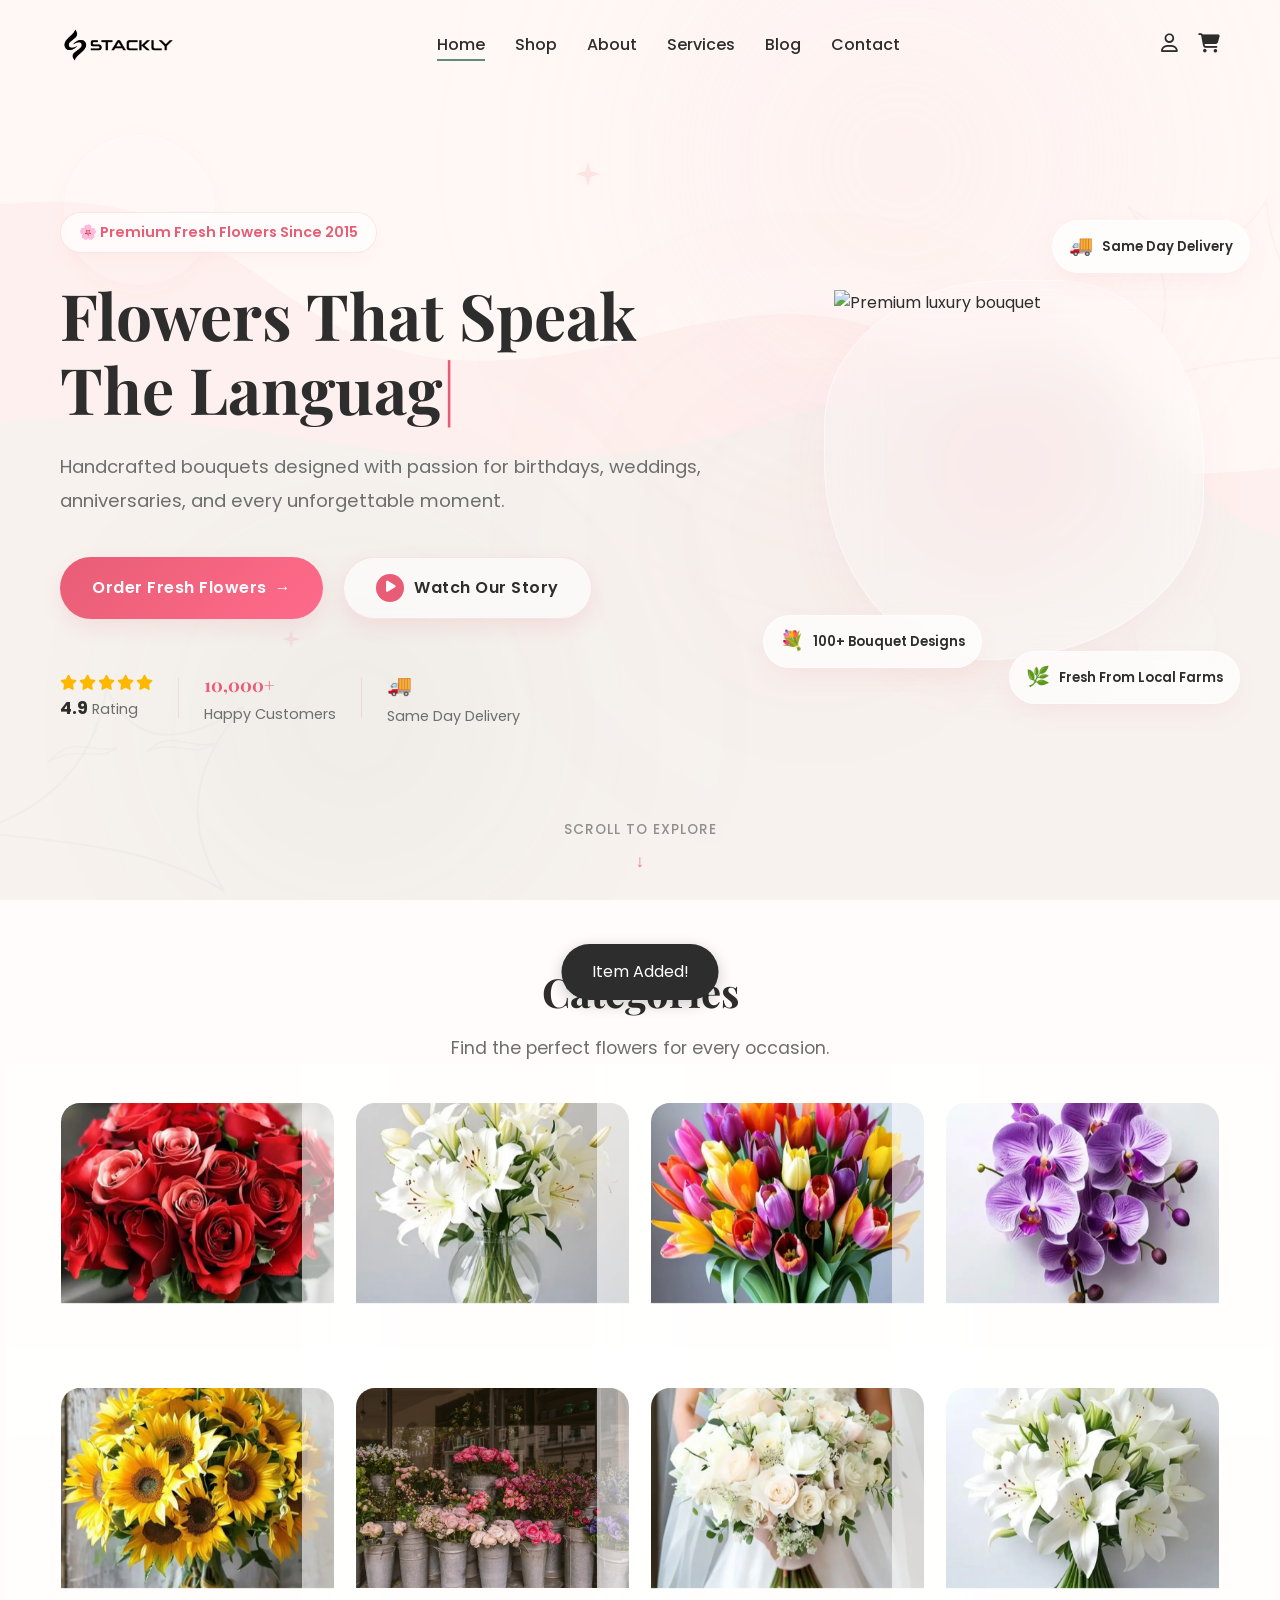
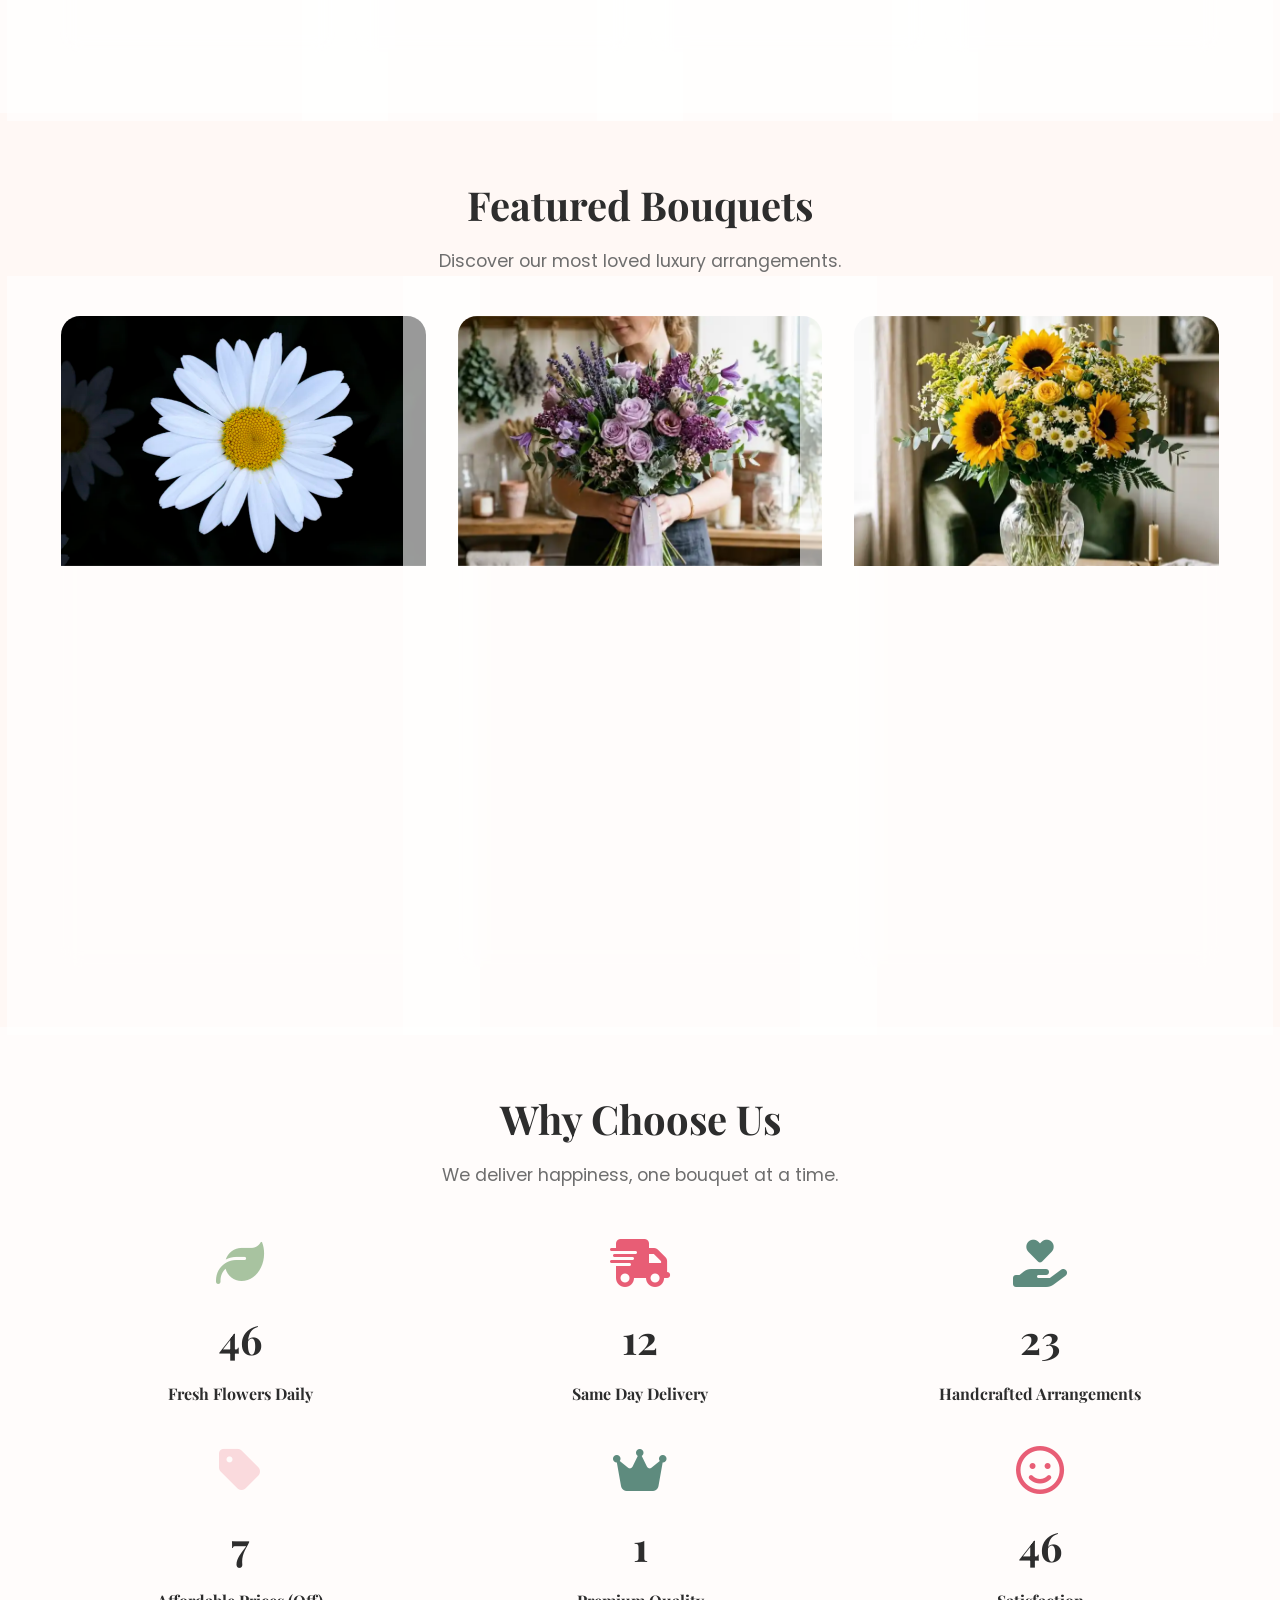
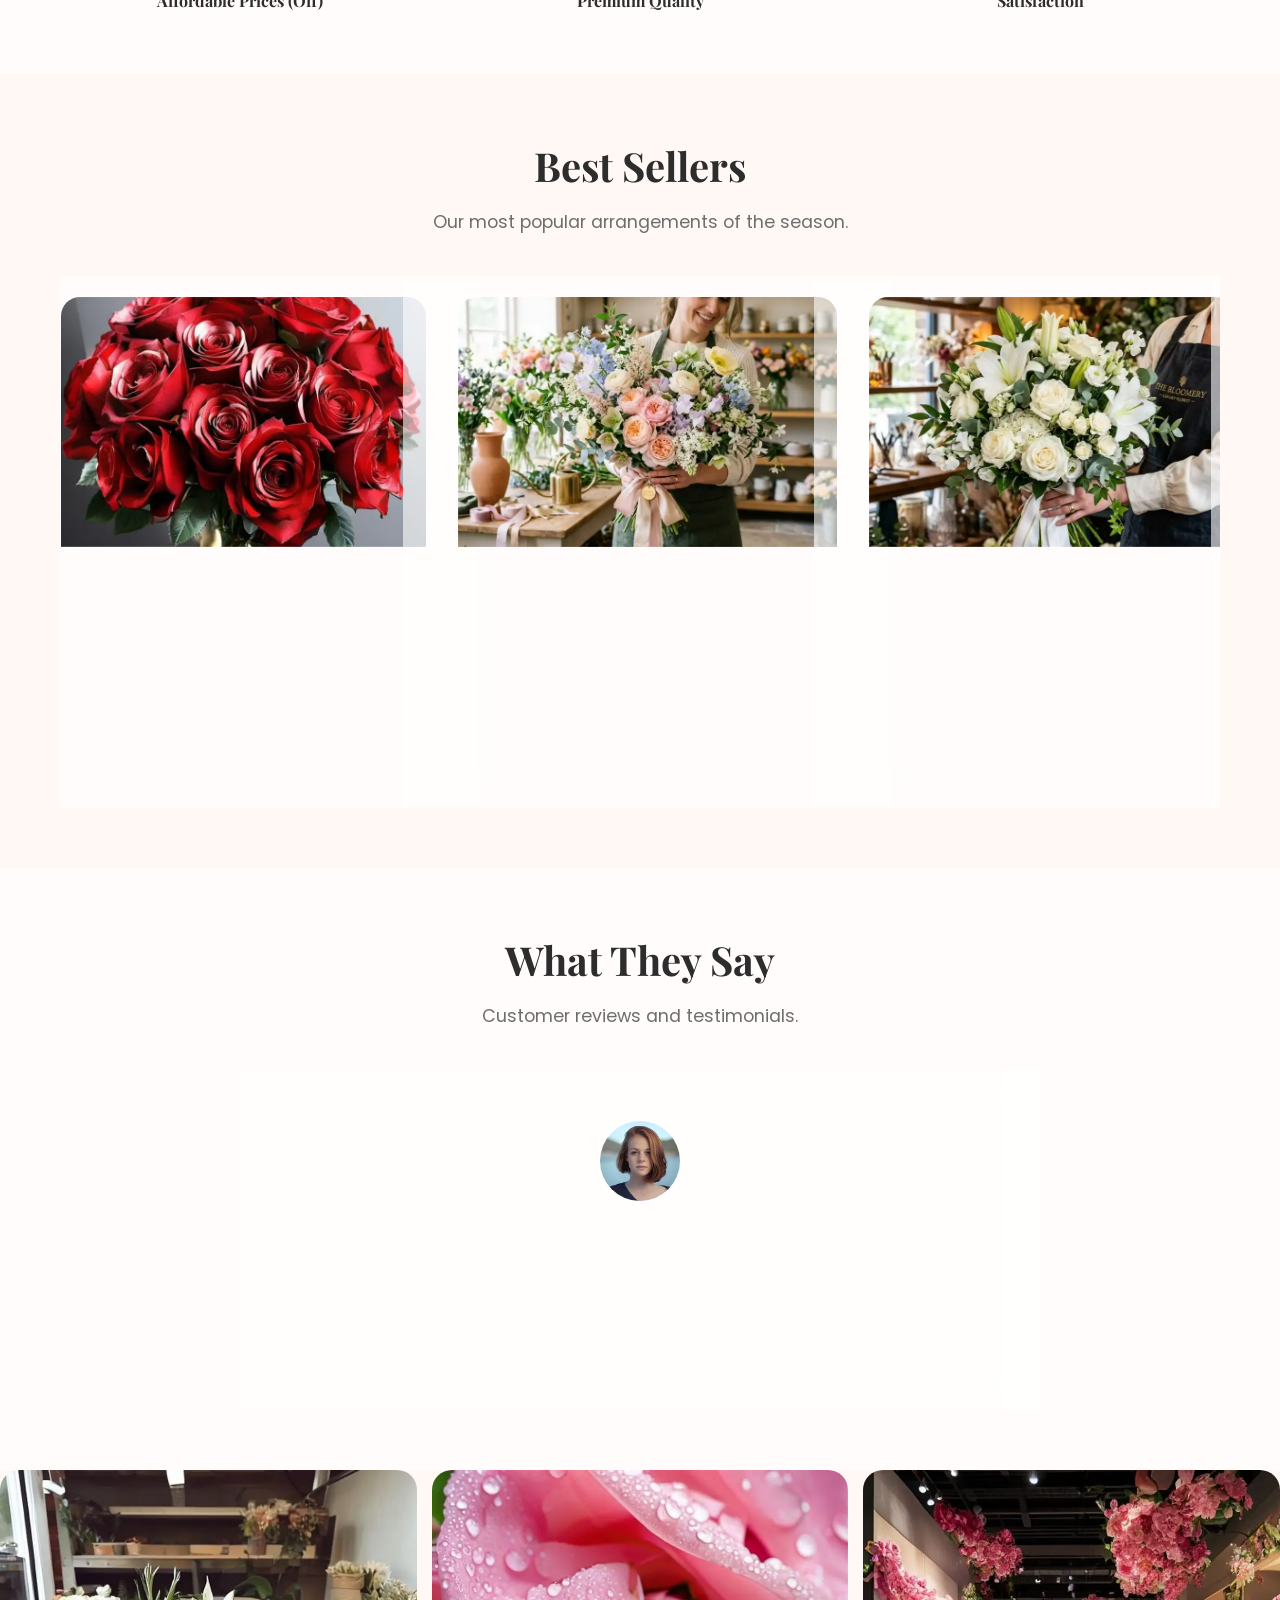
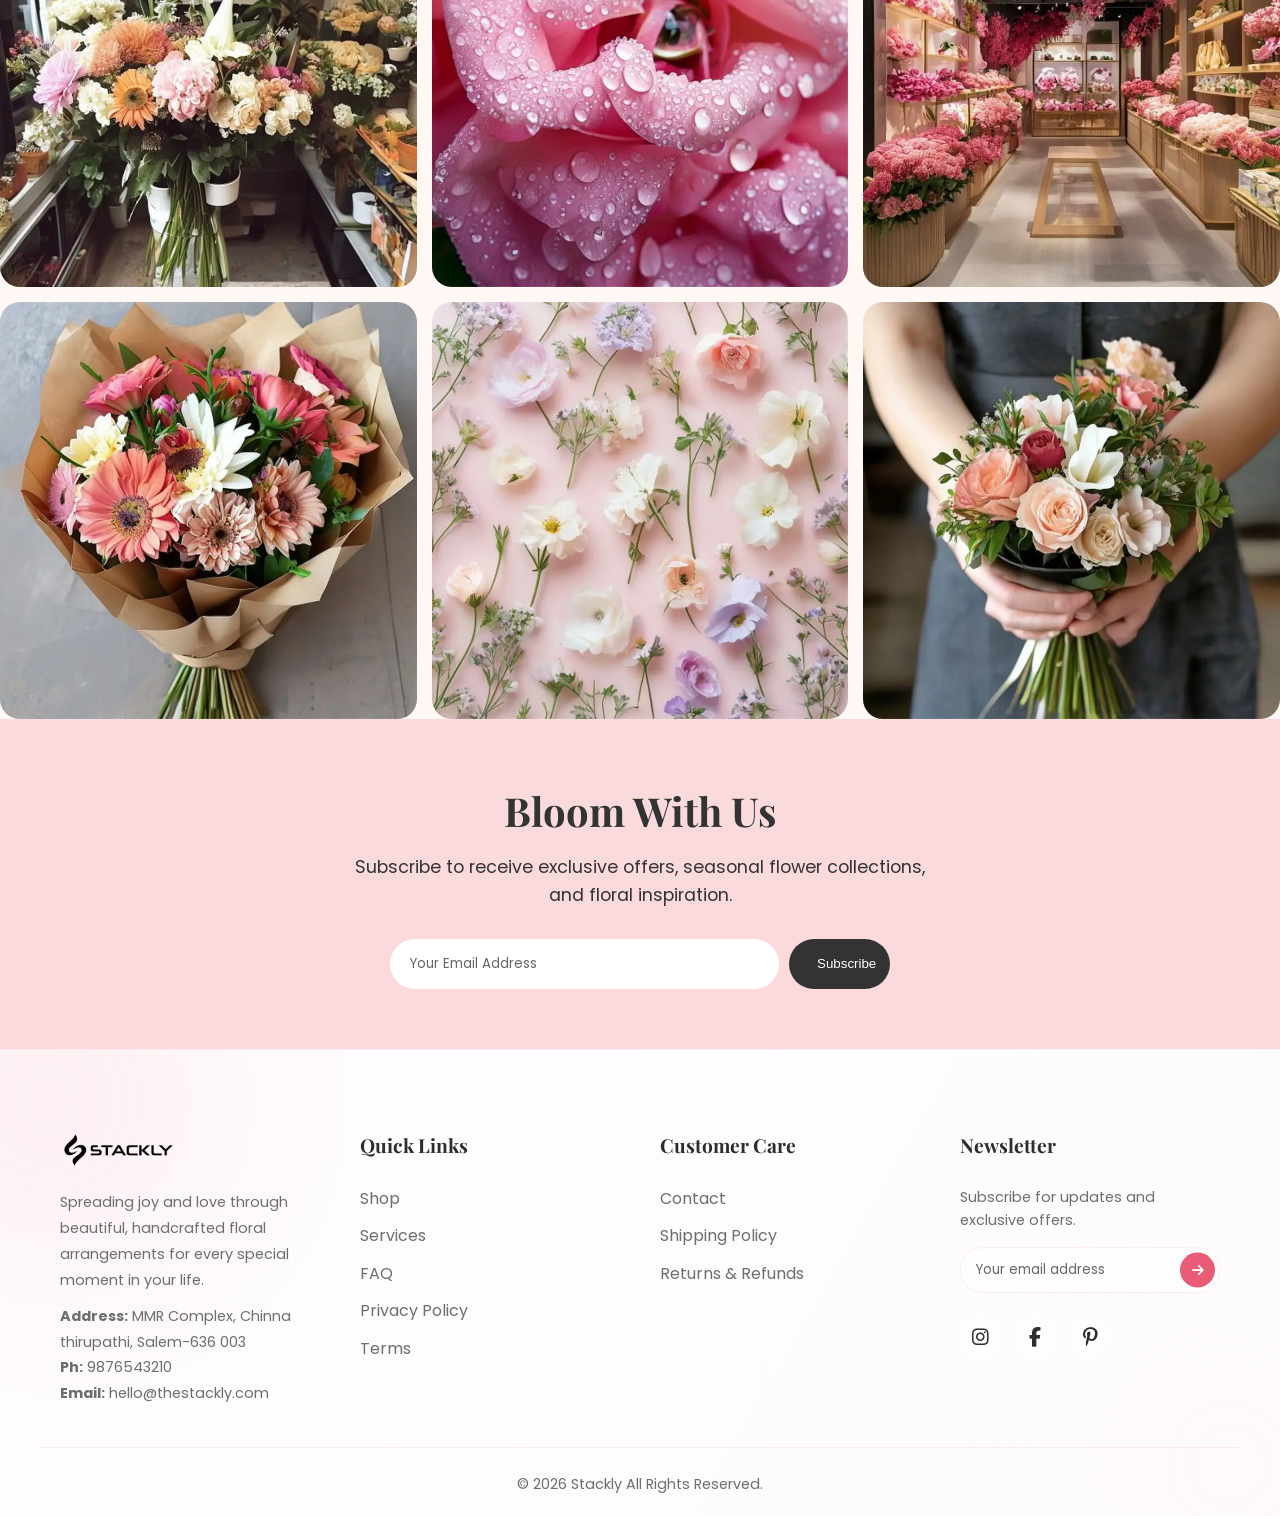
==== index.html @ 560b073e "Add files via upload" ====
﻿<!DOCTYPE html>
<html lang="en">
<head>
  <meta charset="UTF-8">
  <meta name="viewport" content="width=device-width, initial-scale=1.0">
  <meta name="description" content="Premium Florist & Bouquet Shop offering luxury handcrafted flowers for every occasion.">
  <title>Stackly | Premium Florist</title>
  <link rel="stylesheet" href="https://cdnjs.cloudflare.com/ajax/libs/font-awesome/6.4.0/css/all.min.css">
  <link rel="stylesheet" href="https://fonts.googleapis.com/css2?family=Cormorant+Garamond:ital,wght@0,400;0,500;0,600;0,700;1,400;1,600&display=swap">
  <link rel="stylesheet" href="css/style.css">
</head>
<body class="home-page">
  <!-- Loader -->
  <div id="loader">
    <div class="blooming-flower">
      <div class="petal-flower"></div>
      <div class="petal-flower"></div>
      <div class="petal-flower"></div>
      <div class="petal-flower"></div>
      <div class="center-flower"></div>
    </div>
    <div class="loader-text">
      <h2>Bloom & Blossom</h2>
      <p>Fresh Flowers &bull; Elegant Bouquets &bull; Fast Delivery</p>
    </div>
  </div>

  <!-- Scroll Progress -->
  <div id="scrollProgress"></div>

  <!-- Navbar -->
  <nav class="navbar">
    <div class="container nav-container">
      <a href="index.html" class="logo">
        <img src="stackly%20logo.webp" alt="Stackly" style="height: 40px; width: auto; object-fit: contain;">
      </a>
      <ul class="nav-links">
        <li><a href="index.html" class="active">Home</a></li>
        <li><a href="shop.html">Shop</a></li>

        <li><a href="about.html">About</a></li>
        <li><a href="services.html">Services</a></li>
        <li><a href="blog.html">Blog</a></li>
        <li><a href="contact.html">Contact</a></li>
      </ul>
      <div class="nav-icons">
        <a href="login.html"><i class="fa-regular fa-user" title="Account"></i></a>
        <a href="cart.html" style="position: relative;">
          <i class="fa-solid fa-cart-shopping" title="Cart"></i>
          <span id="cartBadge" style="position: absolute; top: -10px; right: -10px; background: var(--color-accent); color: white; font-size: 0.75rem; padding: 2px 6px; border-radius: 12px; font-weight: bold; display: none;">0</span>
        </a>
        <div class="hamburger">
          <i class="fa-solid fa-bars"></i>
        </div>
      </div>
    </div>
  </nav>

  <!-- Hero Section -->
  <header class="hero-premium">
    <!-- Background Effects -->
    <div class="hero-bg-shapes">
      <div class="blob blob-1"></div>
      <div class="blob blob-2"></div>
      <div class="blob blob-3"></div>
      <div class="glass-circle circle-1"></div>
      <div class="glass-circle circle-2"></div>
      <div class="sparkle-particles" id="sparkles-container"></div>
      
      <!-- Waving Silk Ribbons (Awwwards-style SVG Morphing Paths) -->
      <div class="silk-ribbon">
        <svg viewBox="0 0 1200 800" preserveAspectRatio="none" xmlns="http://www.w3.org/2000/svg">
          <path class="ribbon-path-1" d="M-100,200 C300,100 200,400 600,300 C1000,200 800,500 1300,400 L1300,800 L-100,800 Z" />
          <path class="ribbon-path-2" d="M-100,400 C200,300 400,500 800,350 C1200,200 1000,600 1400,450 L1400,800 L-100,800 Z" />
        </svg>
      </div>

      <!-- Luxury 4-Point Sparkle Stars (Drifting & Rotating SVGs) -->
      <svg class="sparkle-star star-1" viewBox="0 0 24 24" fill="currentColor">
        <path d="M12,0 L14.7,9.3 L24,12 L14.7,14.7 L12,24 L9.3,14.7 L0,12 L9.3,9.3 Z"/>
      </svg>
      <svg class="sparkle-star star-2" viewBox="0 0 24 24" fill="currentColor">
        <path d="M12,0 L14.7,9.3 L24,12 L14.7,14.7 L12,24 L9.3,14.7 L0,12 L9.3,9.3 Z"/>
      </svg>
      <svg class="sparkle-star star-3" viewBox="0 0 24 24" fill="currentColor">
        <path d="M12,0 L14.7,9.3 L24,12 L14.7,14.7 L12,24 L9.3,14.7 L0,12 L9.3,9.3 Z"/>
      </svg>
      
      <!-- SVG Floral Outlines -->
      <svg class="floral-outline outline-left" viewBox="0 0 200 200" fill="none" xmlns="http://www.w3.org/2000/svg">
        <path d="M10,180 C50,150 70,110 60,60 C90,90 120,80 150,40 C130,90 140,130 180,160 C130,150 90,160 10,180 Z" stroke="rgba(94, 139, 126, 0.06)" stroke-width="1.5" fill="none"/>
        <path d="M40,120 C55,100 70,110 80,95 C65,105 50,95 40,120 Z" stroke="rgba(94, 139, 126, 0.06)" stroke-width="1" fill="none"/>
        <path d="M100,90 C115,75 130,85 140,70 C125,80 110,70 100,90 Z" stroke="rgba(94, 139, 126, 0.06)" stroke-width="1" fill="none"/>
      </svg>
      <svg class="floral-outline outline-right" viewBox="0 0 200 200" fill="none" xmlns="http://www.w3.org/2000/svg">
        <path d="M190,180 C150,150 130,110 140,60 C110,90 80,80 50,40 C70,90 60,130 20,160 C70,150 110,160 190,180 Z" stroke="rgba(232, 93, 117, 0.06)" stroke-width="1.5" fill="none"/>
      </svg>
    </div>

    <div class="container hero-container-premium">
      <!-- Left Content Column -->
      <div class="hero-content-left">
        <div class="badge-premium" data-aos="fade-down" data-aos-delay="100">
          <span>🌸 Premium Fresh Flowers Since 2015</span>
        </div>
        
        <h1 class="hero-title-premium">
          <span class="typewriter-text" id="typewriter-h1"></span><span class="typewriter-cursor">|</span>
        </h1>
        
        <p class="hero-subtitle-premium" data-aos="fade-up" data-aos-delay="400">
          Handcrafted bouquets designed with passion for birthdays, weddings, anniversaries, and every unforgettable moment.
        </p>
        
        <div class="hero-btns-premium" data-aos="fade-up" data-aos-delay="500">
          <a href="shop.html" class="btn-premium btn-premium-primary">
            Order Fresh Flowers <span class="arrow">→</span>
          </a>
          <a href="services.html" class="btn-premium btn-premium-secondary">
            <span class="play-icon"><i class="fa-solid fa-play"></i></span> Watch Our Story
          </a>
        </div>
        
        <div class="hero-trust-premium" data-aos="fade-up" data-aos-delay="600">
          <div class="trust-item">
            <div class="stars">
              <i class="fa-solid fa-star"></i>
              <i class="fa-solid fa-star"></i>
              <i class="fa-solid fa-star"></i>
              <i class="fa-solid fa-star"></i>
              <i class="fa-solid fa-star"></i>
            </div>
            <span><strong>4.9</strong> Rating</span>
          </div>
          <div class="divider"></div>
          <div class="trust-item">
            <span class="num">10,000+</span>
            <span>Happy Customers</span>
          </div>
          <div class="divider"></div>
          <div class="trust-item">
            <span class="badge-icon">🚚</span>
            <span>Same Day Delivery</span>
          </div>
        </div>
      </div>

      <!-- Right Visual Column -->
      <div class="hero-visual-right" data-aos="zoom-in" data-aos-delay="300">
        <!-- Glowing Circular Background -->
        <div class="glow-bg"></div>
        
        <!-- Glass Card Behind Bouquet -->
        <div class="glass-backdrop"></div>
        
        <!-- Floating bouquet image container -->
        <div class="bouquet-float-wrap">
          <img src="assets/luxury_bouquet.jpg" alt="Premium luxury bouquet" class="bouquet-img-premium">
        </div>

        <!-- Floating Cards -->
        <div class="floating-card card-top-right glass-card-premium" data-speed="2">
          <span class="card-emoji">🚚</span>
          <span class="card-text">Same Day Delivery</span>
        </div>
        
        <div class="floating-card card-bottom-left glass-card-premium" data-speed="-1.5">
          <span class="card-emoji">💐</span>
          <span class="card-text">100+ Bouquet Designs</span>
        </div>
        
        <div class="floating-card card-bottom-right glass-card-premium" data-speed="1.2">
          <span class="card-emoji">🌿</span>
          <span class="card-text">Fresh From Local Farms</span>
        </div>
      </div>
    </div>

    <!-- Scroll to Explore indicator -->
    <div class="scroll-indicator-premium">
      <span class="scroll-text">Scroll to Explore</span>
      <span class="scroll-arrow">↓</span>
    </div>
  </header>

  <!-- Categories -->
  <section class="section" style="background-color: var(--glass-bg);">
    <div class="container">
      <div class="text-center fade-up">
        <h2 class="section-title">Categories</h2>
        <p class="section-subtitle">Find the perfect flowers for every occasion.</p>
      </div>
      <div style="display: grid; grid-template-columns: repeat(auto-fit, minmax(250px, 1fr)); gap: 20px;">
        
        <a href="shop.html?category=roses" class="glass fade-up" style="padding: 0; text-align: center; border-radius: var(--radius); transition: transform 0.3s; overflow: hidden; display: block; text-decoration: none;">
          <img src="assets/cat_roses.webp" alt="Roses" style="height: 200px; width: 100%; object-fit: cover;">
          <div style="padding: 15px; background: var(--glass-bg);">
            <h3 style="font-size: 1.3rem; margin: 0;">Roses</h3>
          </div>
        </a>
        
        <a href="shop.html?category=lilies" class="glass fade-up" style="padding: 0; text-align: center; border-radius: var(--radius); transition: transform 0.3s; transition-delay: 0.1s; overflow: hidden; display: block; text-decoration: none;">
          <img src="assets/cat_lilies.webp" alt="Lilies" style="height: 200px; width: 100%; object-fit: cover;">
          <div style="padding: 15px; background: var(--glass-bg);">
            <h3 style="font-size: 1.3rem; margin: 0;">Lilies</h3>
          </div>
        </a>
        
        <a href="shop.html?category=tulips" class="glass fade-up" style="padding: 0; text-align: center; border-radius: var(--radius); transition: transform 0.3s; transition-delay: 0.2s; overflow: hidden; display: block; text-decoration: none;">
          <img src="assets/cat_tulips.webp" alt="Tulips" style="height: 200px; width: 100%; object-fit: cover;">
          <div style="padding: 15px; background: var(--glass-bg);">
            <h3 style="font-size: 1.3rem; margin: 0;">Tulips</h3>
          </div>
        </a>
        
        <a href="shop.html?category=orchids" class="glass fade-up" style="padding: 0; text-align: center; border-radius: var(--radius); transition: transform 0.3s; transition-delay: 0.3s; overflow: hidden; display: block; text-decoration: none;">
          <img src="assets/cat_orchids.webp" alt="Orchids" style="height: 200px; width: 100%; object-fit: cover;">
          <div style="padding: 15px; background: var(--glass-bg);">
            <h3 style="font-size: 1.3rem; margin: 0;">Orchids</h3>
          </div>
        </a>
        
        <a href="shop.html?category=sunflowers" class="glass fade-up" style="padding: 0; text-align: center; border-radius: var(--radius); transition: transform 0.3s; overflow: hidden; display: block; text-decoration: none;">
          <img src="assets/cat_sunflowers.webp" alt="Sunflowers" style="height: 200px; width: 100%; object-fit: cover;">
          <div style="padding: 15px; background: var(--glass-bg);">
            <h3 style="font-size: 1.3rem; margin: 0;">Sunflowers</h3>
          </div>
        </a>

        <a href="shop.html?category=mixed" class="glass fade-up" style="padding: 0; text-align: center; border-radius: var(--radius); transition: transform 0.3s; transition-delay: 0.1s; overflow: hidden; display: block; text-decoration: none;">
          <img src="assets/cat_mixed.webp" alt="Mixed Bouquets" style="height: 200px; width: 100%; object-fit: cover;">
          <div style="padding: 15px; background: var(--glass-bg);">
            <h3 style="font-size: 1.3rem; margin: 0;">Mixed Bouquets</h3>
          </div>
        </a>

        <a href="shop.html?category=wedding" class="glass fade-up" style="padding: 0; text-align: center; border-radius: var(--radius); transition: transform 0.3s; transition-delay: 0.2s; overflow: hidden; display: block; text-decoration: none;">
          <img src="assets/cat_wedding.webp" alt="Wedding Flowers" style="height: 200px; width: 100%; object-fit: cover;">
          <div style="padding: 15px; background: var(--glass-bg);">
            <h3 style="font-size: 1.3rem; margin: 0;">Wedding Flowers</h3>
          </div>
        </a>

        <a href="shop.html?category=sympathy" class="glass fade-up" style="padding: 0; text-align: center; border-radius: var(--radius); transition: transform 0.3s; transition-delay: 0.3s; overflow: hidden; display: block; text-decoration: none;">
          <img src="assets/cat_sympathy.webp" alt="Sympathy Flowers" style="height: 200px; width: 100%; object-fit: cover;">
          <div style="padding: 15px; background: var(--glass-bg);">
            <h3 style="font-size: 1.3rem; margin: 0;">Sympathy Flowers</h3>
          </div>
        </a>

      </div>
    </div>
  </section>

  <!-- Featured Bouquets -->
  <section class="section">
    <div class="container">
      <div class="text-center fade-up">
        <h2 class="section-title">Featured Bouquets</h2>
        <p class="section-subtitle">Discover our most loved luxury arrangements.</p>
      </div>
      
      <div style="display: grid; grid-template-columns: repeat(auto-fit, minmax(280px, 1fr)); gap: 30px;">
        <!-- Product 1 -->
        <div class="product-card glass slide-in-left">
          <div class="product-img-wrapper">
            <img src="assets/feat_1.webp" alt="Blush Romance" class="product-img">
          </div>
          <div class="product-info">
            <h3 class="product-title">Blush<br>Romance</h3>
            <p style="color: var(--color-text-muted); font-size: 0.9rem; margin-bottom: 10px;">A delicate blend of pink roses and baby's breath.</p>
            <div class="product-rating" style="justify-content: center;">
              <i class="fa-solid fa-star"></i><i class="fa-solid fa-star"></i><i class="fa-solid fa-star"></i><i class="fa-solid fa-star"></i><i class="fa-solid fa-star-half-stroke"></i>
            </div>
            <p class="product-price">$85.00</p>
            <div style="display: flex; justify-content: center; gap: 10px; margin-top: 15px;">
              <button class="action-btn" title="Add to Cart" style="background: #ffc107; color: #333;"><i class="fa-solid fa-cart-shopping"></i></button>
              <button class="action-btn" title="Wishlist"><i class="fa-regular fa-heart"></i></button>
              <button class="action-btn" title="Quick View"><i class="fa-regular fa-eye"></i></button>
            </div>
          </div>
        </div>

        <!-- Product 2 -->
        <div class="product-card glass zoom-in" style="transition-delay: 0.1s;">
          <div class="product-img-wrapper">
            <img src="assets/feat_2.webp" alt="Lavender Dreams" class="product-img">
          </div>
          <div class="product-info">
            <h3 class="product-title">Lavender Dreams</h3>
            <p style="color: var(--color-text-muted); font-size: 0.9rem; margin-bottom: 10px;">Elegant purple hues for a calming, luxurious vibe.</p>
            <div class="product-rating" style="justify-content: center;">
              <i class="fa-solid fa-star"></i><i class="fa-solid fa-star"></i><i class="fa-solid fa-star"></i><i class="fa-solid fa-star"></i><i class="fa-solid fa-star"></i>
            </div>
            <p class="product-price">$95.00</p>
            <div style="display: flex; justify-content: center; gap: 10px; margin-top: 15px;">
              <button class="action-btn" title="Add to Cart" style="background: #ffc107; color: #333;"><i class="fa-solid fa-cart-shopping"></i></button>
              <button class="action-btn" title="Wishlist"><i class="fa-regular fa-heart"></i></button>
              <button class="action-btn" title="Quick View"><i class="fa-regular fa-eye"></i></button>
            </div>
          </div>
        </div>

        <!-- Product 3 -->
        <div class="product-card glass slide-in-right" style="transition-delay: 0.2s;">
          <div class="product-img-wrapper">
            <img src="assets/feat_3.webp" alt="Golden Sunflowers" class="product-img">
          </div>
          <div class="product-info">
            <h3 class="product-title">Golden Sunflowers</h3>
            <p style="color: var(--color-text-muted); font-size: 0.9rem; margin-bottom: 10px;">Bright, cheerful sunflowers to light up any room.</p>
            <div class="product-rating" style="justify-content: center;">
              <i class="fa-solid fa-star"></i><i class="fa-solid fa-star"></i><i class="fa-solid fa-star"></i><i class="fa-solid fa-star"></i><i class="fa-regular fa-star"></i>
            </div>
            <p class="product-price">$65.00</p>
            <div style="display: flex; justify-content: center; gap: 10px; margin-top: 15px;">
              <button class="action-btn" title="Add to Cart" style="background: #ffc107; color: #333;"><i class="fa-solid fa-cart-shopping"></i></button>
              <button class="action-btn" title="Wishlist"><i class="fa-regular fa-heart"></i></button>
              <button class="action-btn" title="Quick View"><i class="fa-regular fa-eye"></i></button>
            </div>
          </div>
        </div>
      </div>
    </div>
  </section>

  <!-- Why Choose Us -->
  <section class="section" style="background-color: var(--glass-bg);">
    <div class="container text-center fade-up">
      <h2 class="section-title">Why Choose Us</h2>
      <p class="section-subtitle">We deliver happiness, one bouquet at a time.</p>
      
      <div style="display: grid; grid-template-columns: repeat(3, 1fr); gap: 40px; margin-top: 50px;">
        <div class="fade-up">
          <i class="fa-solid fa-leaf" style="font-size: 3rem; color: var(--color-success); margin-bottom: 20px;"></i>
          <h3 class="counter-value" data-target="100" style="font-size: 2.5rem; color: var(--color-text); margin-bottom: 5px;">100%</h3><span style="font-size: 1.5rem;"></span>
          <h4 style="margin-top: 10px;">Fresh Flowers Daily</h4>
        </div>
        
        <div class="fade-up" style="transition-delay: 0.1s;">
          <i class="fa-solid fa-truck-fast" style="font-size: 3rem; color: var(--color-primary); margin-bottom: 20px;"></i>
          <h3 class="counter-value" data-target="24" style="font-size: 2.5rem; color: var(--color-text); margin-bottom: 5px;">24h</h3><span style="font-size: 1.5rem;"></span>
          <h4 style="margin-top: 10px;">Same Day Delivery</h4>
        </div>

        <div class="fade-up" style="transition-delay: 0.2s;">
          <i class="fa-solid fa-hand-holding-heart" style="font-size: 3rem; color: var(--color-accent); margin-bottom: 20px;"></i>
          <h3 class="counter-value" data-target="50" style="font-size: 2.5rem; color: var(--color-text); margin-bottom: 5px;">50+</h3><span style="font-size: 1.5rem;"></span>
          <h4 style="margin-top: 10px;">Handcrafted Arrangements</h4>
        </div>
        
        <div class="fade-up" style="transition-delay: 0.3s;">
          <i class="fa-solid fa-tag" style="font-size: 3rem; color: var(--color-secondary); margin-bottom: 20px;"></i>
          <h3 class="counter-value" data-target="15" style="font-size: 2.5rem; color: var(--color-text); margin-bottom: 5px;">15%</h3><span style="font-size: 1.5rem;"></span>
          <h4 style="margin-top: 10px;">Affordable Prices (Off)</h4>
        </div>

        <div class="fade-up" style="transition-delay: 0.4s;">
          <i class="fa-solid fa-crown" style="font-size: 3rem; color: var(--color-accent); margin-bottom: 20px;"></i>
          <h3 class="counter-value" data-target="1" style="font-size: 2.5rem; color: var(--color-text); margin-bottom: 5px;">1st</h3><span style="font-size: 1.5rem;"></span>
          <h4 style="margin-top: 10px;">Premium Quality</h4>
        </div>

        <div class="fade-up" style="transition-delay: 0.5s;">
          <i class="fa-regular fa-face-smile" style="font-size: 3rem; color: var(--color-primary); margin-bottom: 20px;"></i>
          <h3 class="counter-value" data-target="100" style="font-size: 2.5rem; color: var(--color-text); margin-bottom: 5px;">100%</h3><span style="font-size: 1.5rem;"></span>
          <h4 style="margin-top: 10px;">Satisfaction</h4>
        </div>
      </div>
    </div>
  </section>

  <!-- Best Sellers -->
  <section class="section">
    <div class="container fade-up">
      <div class="text-center">
        <h2 class="section-title">Best Sellers</h2>
        <p class="section-subtitle">Our most popular arrangements of the season.</p>
      </div>
      
      <div class="carousel-container">
        <div class="carousel-track">
          
          <div class="carousel-slide">
            <div class="product-card glass">
              <div class="product-img-wrapper">
                <img src="assets/best_1.webp" alt="Ruby Red" class="product-img">
              </div>
              <div class="product-info">
                <h3 class="product-title">Ruby Red</h3>
                <p class="product-price">$75.00</p>
                <div style="display: flex; gap: 10px; margin-top: 15px;">
                  <button class="action-btn" title="Add to Cart" style="flex: 1; border-radius: 5px; background: #ffc107; color: #333; border: none; cursor: pointer; display: flex; align-items: center; justify-content: center; gap: 5px; width: auto; height: 40px; font-weight: 500;"><i class="fa-solid fa-cart-shopping"></i> Cart</button>
                  <a href="checkout.html" style="flex: 1; border-radius: 5px; background: var(--color-accent); color: white; text-decoration: none; display: flex; align-items: center; justify-content: center; height: 40px; font-weight: 500;">Buy Now</a>
                </div>
              </div>
            </div>
          </div>
          
          <div class="carousel-slide">
            <div class="product-card glass">
              <div class="product-img-wrapper">
                <img src="assets/best_2.webp" alt="Spring Awakening" class="product-img">
              </div>
              <div class="product-info">
                <h3 class="product-title">Spring Awakening</h3>
                <p class="product-price">$110.00</p>
                <div style="display: flex; gap: 10px; margin-top: 15px;">
                  <button class="action-btn" title="Add to Cart" style="flex: 1; border-radius: 5px; background: #ffc107; color: #333; border: none; cursor: pointer; display: flex; align-items: center; justify-content: center; gap: 5px; width: auto; height: 40px; font-weight: 500;"><i class="fa-solid fa-cart-shopping"></i> Cart</button>
                  <a href="checkout.html" style="flex: 1; border-radius: 5px; background: var(--color-accent); color: white; text-decoration: none; display: flex; align-items: center; justify-content: center; height: 40px; font-weight: 500;">Buy Now</a>
                </div>
              </div>
            </div>
          </div>

          <div class="carousel-slide">
            <div class="product-card glass">
              <div class="product-img-wrapper">
                <img src="assets/best_3.webp" alt="White Elegance" class="product-img">
              </div>
              <div class="product-info">
                <h3 class="product-title">White Elegance</h3>
                <p class="product-price">$120.00</p>
                <div style="display: flex; gap: 10px; margin-top: 15px;">
                  <button class="action-btn" title="Add to Cart" style="flex: 1; border-radius: 5px; background: #ffc107; color: #333; border: none; cursor: pointer; display: flex; align-items: center; justify-content: center; gap: 5px; width: auto; height: 40px; font-weight: 500;"><i class="fa-solid fa-cart-shopping"></i> Cart</button>
                  <a href="checkout.html" style="flex: 1; border-radius: 5px; background: var(--color-accent); color: white; text-decoration: none; display: flex; align-items: center; justify-content: center; height: 40px; font-weight: 500;">Buy Now</a>
                </div>
              </div>
            </div>
          </div>

          <div class="carousel-slide">
            <div class="product-card glass">
              <div class="product-img-wrapper">
                <img src="assets/prod_thumb2.webp" alt="Golden Sunset" class="product-img">
              </div>
              <div class="product-info">
                <h3 class="product-title">Golden Sunset</h3>
                <p class="product-price">$85.00</p>
                <div style="display: flex; gap: 10px; margin-top: 15px;">
                  <button class="action-btn" title="Add to Cart" style="flex: 1; border-radius: 5px; background: #ffc107; color: #333; border: none; cursor: pointer; display: flex; align-items: center; justify-content: center; gap: 5px; width: auto; height: 40px; font-weight: 500;"><i class="fa-solid fa-cart-shopping"></i> Cart</button>
                  <a href="checkout.html" style="flex: 1; border-radius: 5px; background: var(--color-accent); color: white; text-decoration: none; display: flex; align-items: center; justify-content: center; height: 40px; font-weight: 500;">Buy Now</a>
                </div>
              </div>
            </div>
          </div>

          <div class="carousel-slide">
            <div class="product-card glass">
              <div class="product-img-wrapper">
                <img src="assets/prod_thumb3.webp" alt="Purple Majesty" class="product-img">
              </div>
              <div class="product-info">
                <h3 class="product-title">Purple Majesty</h3>
                <p class="product-price">$95.00</p>
                <div style="display: flex; gap: 10px; margin-top: 15px;">
                  <button class="action-btn" title="Add to Cart" style="flex: 1; border-radius: 5px; background: #ffc107; color: #333; border: none; cursor: pointer; display: flex; align-items: center; justify-content: center; gap: 5px; width: auto; height: 40px; font-weight: 500;"><i class="fa-solid fa-cart-shopping"></i> Cart</button>
                  <a href="checkout.html" style="flex: 1; border-radius: 5px; background: var(--color-accent); color: white; text-decoration: none; display: flex; align-items: center; justify-content: center; height: 40px; font-weight: 500;">Buy Now</a>
                </div>
              </div>
            </div>
          </div>

          <div class="carousel-slide">
            <div class="product-card glass">
              <div class="product-img-wrapper">
                <img src="assets/prod_thumb4.webp" alt="Blushing Beauty" class="product-img">
              </div>
              <div class="product-info">
                <h3 class="product-title">Blushing Beauty</h3>
                <p class="product-price">$105.00</p>
                <div style="display: flex; gap: 10px; margin-top: 15px;">
                  <button class="action-btn" title="Add to Cart" style="flex: 1; border-radius: 5px; background: #ffc107; color: #333; border: none; cursor: pointer; display: flex; align-items: center; justify-content: center; gap: 5px; width: auto; height: 40px; font-weight: 500;"><i class="fa-solid fa-cart-shopping"></i> Cart</button>
                  <a href="checkout.html" style="flex: 1; border-radius: 5px; background: var(--color-accent); color: white; text-decoration: none; display: flex; align-items: center; justify-content: center; height: 40px; font-weight: 500;">Buy Now</a>
                </div>
              </div>
            </div>
          </div>
          
        </div>
      </div>
    </div>
  </section>

  <!-- Testimonials -->
  <section class="section" style="background-color: var(--glass-bg);">
    <div class="container fade-up">
      <div class="text-center">
        <h2 class="section-title">What They Say</h2>
        <p class="section-subtitle">Customer reviews and testimonials.</p>
      </div>
      
      <div class="carousel-container" style="max-width: 800px; margin: 0 auto; overflow: hidden; padding: 20px 15px;">
        <div class="carousel-track" style="display: flex; gap: 30px;">
          
          <div class="carousel-slide" style="flex: 0 0 100%; box-sizing: border-box;">
            <div class="testimonial-card glass" style="padding: 30px 20px;">
              <img src="assets/test_1.webp" alt="Customer" class="testimonial-img">
              <div class="product-rating" style="justify-content: center; display: flex; margin-bottom: 15px; font-size: 1rem;">
                <i class="fa-solid fa-star"></i><i class="fa-solid fa-star"></i><i class="fa-solid fa-star"></i><i class="fa-solid fa-star"></i><i class="fa-solid fa-star"></i>
              </div>
              <p style="font-style: italic; color: var(--color-text-muted); font-size: clamp(0.9rem, 4vw, 1.1rem); margin-bottom: 20px; line-height: 1.6;">"The most beautiful bouquet I've ever received! The flowers were so fresh and lasted for weeks. Highly recommended!"</p>
              <h4 style="font-family: var(--font-body); font-size: clamp(1rem, 5vw, 1.2rem);">- Emily R.</h4>
            </div>
          </div>
          
          <div class="carousel-slide" style="flex: 0 0 100%; box-sizing: border-box;">
            <div class="testimonial-card glass" style="padding: 30px 20px;">
              <img src="assets/test_2.webp" alt="Customer" class="testimonial-img">
              <div class="product-rating" style="justify-content: center; display: flex; margin-bottom: 15px; font-size: 1rem;">
                <i class="fa-solid fa-star"></i><i class="fa-solid fa-star"></i><i class="fa-solid fa-star"></i><i class="fa-solid fa-star"></i><i class="fa-solid fa-star"></i>
              </div>
              <p style="font-style: italic; color: var(--color-text-muted); font-size: clamp(0.9rem, 4vw, 1.1rem); margin-bottom: 20px; line-height: 1.6;">"Exceptional service. Ordered a custom arrangement for our wedding anniversary and they absolutely nailed the aesthetic we wanted."</p>
              <h4 style="font-family: var(--font-body); font-size: clamp(1rem, 5vw, 1.2rem);">- Mark T.</h4>
            </div>
          </div>

          <div class="carousel-slide" style="flex: 0 0 100%; box-sizing: border-box;">
            <div class="testimonial-card glass" style="padding: 30px 20px;">
              <img src="assets/test_3.webp" alt="Customer" class="testimonial-img">
              <div class="product-rating" style="justify-content: center; display: flex; margin-bottom: 15px; font-size: 1rem;">
                <i class="fa-solid fa-star"></i><i class="fa-solid fa-star"></i><i class="fa-solid fa-star"></i><i class="fa-solid fa-star"></i><i class="fa-solid fa-star"></i>
              </div>
              <p style="font-style: italic; color: var(--color-text-muted); font-size: clamp(0.9rem, 4vw, 1.1rem); margin-bottom: 20px; line-height: 1.6;">"Fast delivery and the packaging was stunning. It's my go-to florist for all special occasions now."</p>
              <h4 style="font-family: var(--font-body); font-size: clamp(1rem, 5vw, 1.2rem);">- Sarah K.</h4>
            </div>
          </div>

        </div>
      </div>
    </div>
  </section>

  <!-- Instagram Gallery -->
  <section class="section" style="padding: 0;">
    <div class="insta-grid">
      <div class="insta-item fade-up">
        <img src="assets/insta_1.webp" alt="Instagram 1">
        <div class="insta-overlay"><a href="404.html"><i class="fa-brands fa-instagram"></i></a></div>
      </div>
      <div class="insta-item fade-up" style="transition-delay: 0.1s;">
        <img src="assets/insta_2.webp" alt="Instagram 2">
        <div class="insta-overlay"><a href="404.html"><i class="fa-brands fa-instagram"></i></a></div>
      </div>
      <div class="insta-item fade-up" style="transition-delay: 0.2s;">
        <img src="assets/insta_3.webp" alt="Instagram 3">
        <div class="insta-overlay"><a href="404.html"><i class="fa-brands fa-instagram"></i></a></div>
      </div>
      <div class="insta-item fade-up" style="transition-delay: 0.3s;">
        <img src="assets/insta_4.webp" alt="Instagram 4">
        <div class="insta-overlay"><a href="404.html"><i class="fa-brands fa-instagram"></i></a></div>
      </div>
      <div class="insta-item fade-up" style="transition-delay: 0.4s;">
        <img src="assets/insta_5.webp" alt="Instagram 5">
        <div class="insta-overlay"><a href="404.html"><i class="fa-brands fa-instagram"></i></a></div>
      </div>
      <div class="insta-item fade-up" style="transition-delay: 0.5s;">
        <img src="assets/insta_6.webp" alt="Instagram 6">
        <div class="insta-overlay"><a href="404.html"><i class="fa-brands fa-instagram"></i></a></div>
      </div>
    </div>
  </section>

  <!-- Newsletter -->
  <section class="section" style="background: var(--color-secondary); color: #333; position: relative; overflow: hidden;">
    <!-- The floating petals will be added here globally by script.js -->
    <div class="container text-center fade-up" style="position: relative; z-index: 2;">
      <h2 class="section-title" style="color: #333;">Bloom With Us</h2>
      <p style="margin-bottom: 30px; font-size: 1.1rem; max-width: 600px; margin-left: auto; margin-right: auto;">Subscribe to receive exclusive offers, seasonal flower collections, and floral inspiration.</p>
      <form action="404.html" style="display: flex; justify-content: center; max-width: 500px; margin: 0 auto; gap: 10px;">
        <input type="email" placeholder="Your Email Address" required style="padding: 15px 20px; border-radius: 30px; border: none; width: 100%; outline: none; font-family: var(--font-body);">
        <button type="submit" class="btn btn-primary" style="background: #333; color: #fff;">Subscribe</button>
      </form>
    </div>
  </section>

  <!-- Footer (White background as requested) -->
    <!-- â•â•â•â•â•â•â•â•â•â•â•â•â•â•â•â•â•â•â•â•â•â•â•â•â•â•â•â•â•â•â•â•â•â•â•â•â•â•â•â•â•â•â•â•â•â•â•â•â•â•â•
       PREMIUM DARK FLORAL FOOTER
       â•â•â•â•â•â•â•â•â•â•â•â•â•â•â•â•â•â•â•â•â•â•â•â•â•â•â•â•â•â•â•â•â•â•â•â•â•â•â•â•â•â•â•â•â•â•â•â•â•â•â• -->
  

  <button id="scrollTopBtn" title="Go to top"><i class="fa-solid fa-arrow-up"></i></button>

  <!-- Quick View Modal -->
  <div class="modal-overlay" id="quickViewModal">
    <div class="modal-content">
      <i class="fa-solid fa-xmark modal-close" id="closeModal"></i>
      <img src="" alt="Product" class="modal-img" id="modalImg">
      <div class="modal-info">
        <h2 id="modalTitle" style="font-family: var(--font-heading); margin-bottom: 10px;">Product Name</h2>
        <p id="modalPrice" style="color: var(--color-primary); font-size: 1.5rem; font-weight: bold; margin-bottom: 20px;">$0.00</p>
        <p style="color: var(--color-text-muted); margin-bottom: 20px;">This beautiful arrangement is handcrafted by our expert florists to bring joy to your special moments.</p>
        <button class="btn" style="background: #ffc107; color: #333; border: none;" onclick="showToast('Added to Cart!')">Add to Cart</button>
      </div>
    </div>
  </div>

  <!-- Toast Notification -->
  <div id="toast" style="position: fixed; bottom: -100px; left: 50%; transform: translateX(-50%); background: var(--color-text); color: white; padding: 15px 30px; border-radius: 50px; z-index: 10001; transition: bottom 0.4s ease; box-shadow: 0 4px 15px rgba(0,0,0,0.2);">
    Item Added!
  </div>

  <script src="js/script.js"></script>
  <!-- â•â•â•â•â•â•â•â•â•â•â•â•â•â•â•â•â•â•â•â•â•â•â•â•â•â•â•â•â•â•â•â•â•â•â•â•â•â•â•
       CINEMATIC SUNSET FOOTER
       â•â•â•â•â•â•â•â•â•â•â•â•â•â•â•â•â•â•â•â•â•â•â•â•â•â•â•â•â•â•â•â•â•â•â•â•â•â•â• -->
  <footer class="footer-cinematic">

    <!-- â”€â”€ Canvas layer for fireflies + petals â”€â”€ -->
    <canvas id="footerCanvas" class="footer-canvas" aria-hidden="true"></canvas>

    <!-- â”€â”€ Background gradient layers â”€â”€ -->
    <div class="fc-bg-gradient" aria-hidden="true">
      <div class="fc-fog"></div>
      <div class="fc-mesh-light ml-1"></div>
      <div class="fc-mesh-light ml-2"></div>
      <div class="fc-mesh-light ml-3"></div>
      <!-- Flower field silhouette -->
      <svg class="fc-field-silhouette" viewBox="0 0 1440 220" preserveAspectRatio="none" xmlns="http://www.w3.org/2000/svg" aria-hidden="true">
        <path d="M0,180 Q40,120 80,160 Q100,100 130,150 Q160,80 200,140 Q240,60 280,130 Q320,70 360,130 Q400,50 440,130 Q480,75 520,140 Q560,55 600,130 Q640,80 680,140 Q720,60 760,135 Q800,70 840,145 Q880,50 920,130 Q960,80 1000,145 Q1040,55 1080,130 Q1120,75 1160,140 Q1200,60 1240,130 Q1280,85 1320,145 Q1360,70 1400,140 L1440,160 L1440,220 L0,220 Z" fill="#2E2330"/>
        <!-- Flower stems -->
        <g stroke="#3d2e4a" stroke-width="1.2" fill="none" opacity="0.6">
          <line x1="100" y1="200" x2="105" y2="140"/>
          <ellipse cx="105" cy="135" rx="8" ry="12" fill="#4a3d5a" stroke="none"/>
          <line x1="250" y1="200" x2="255" y2="125"/>
          <circle cx="255" cy="118" r="9" fill="#5c3d6e" stroke="none"/>
          <line x1="430" y1="200" x2="435" y2="115"/>
          <ellipse cx="435" cy="108" rx="7" ry="11" fill="#4a3560" stroke="none"/>
          <line x1="680" y1="200" x2="685" y2="120"/>
          <circle cx="685" cy="113" r="8" fill="#5e3d70" stroke="none"/>
          <line x1="900" y1="200" x2="905" y2="110"/>
          <ellipse cx="905" cy="103" rx="9" ry="13" fill="#4a3568" stroke="none"/>
          <line x1="1100" y1="200" x2="1105" y2="125"/>
          <circle cx="1105" cy="118" r="7" fill="#56386a" stroke="none"/>
          <line x1="1330" y1="200" x2="1335" y2="135"/>
          <ellipse cx="1335" cy="128" rx="8" ry="11" fill="#4e3565" stroke="none"/>
        </g>
      </svg>
      <!-- Botanical border top -->
      <svg class="fc-botanical-border fc-bb-top" viewBox="0 0 1440 60" preserveAspectRatio="none" aria-hidden="true">
        <path d="M0,40 C120,20 240,55 360,35 C480,15 600,50 720,30 C840,10 960,45 1080,25 C1200,5 1320,40 1440,20" stroke="rgba(242,106,141,0.12)" stroke-width="1.5" fill="none"/>
        <path d="M0,50 C100,30 220,60 340,45 C460,30 580,55 700,40 C820,25 940,55 1060,38 C1180,22 1300,50 1440,32" stroke="rgba(216,180,106,0.08)" stroke-width="1" fill="none"/>
      </svg>
    </div>

    <div class="container fc-inner">

      <!-- â”â”â” TOP CTA â”â”â” -->
      <div class="fc-cta-section">
        <p class="fc-cta-pre">âœ¦ Premium Floral Studio</p>
        <h2 class="fc-cta-heading">
          Every Flower<br>
          <em>Tells A Beautiful Story</em>
        </h2>
        <p class="fc-cta-desc">Bring your celebrations to life with handcrafted bouquets made from the freshest blooms.</p>
        <div class="fc-cta-btns">
          <a href="shop.html" class="fc-btn-primary">Explore Collection <span>â†’</span></a>
          <a href="contact.html" class="fc-btn-ghost">Book Your Bouquet <span>â†’</span></a>
        </div>
      </div>

      <!-- â”â”â” FLOATING BOUQUET â”â”â” -->
      <div class="fc-bouquet-section" aria-hidden="true">
        <div class="fc-glow-ring"></div>
        <div class="fc-glow-ring fc-glow-ring-2"></div>
        <div class="fc-bouquet-glass"></div>
        <div class="fc-bouquet-wrap">
          <img src="assets/footer_luxury_bouquet.jpg" alt="Premium luxury bouquet" class="fc-bouquet-img">
        </div>
        <!-- Orbiting petal particles -->
        <span class="fc-orbit-petal op-1">ðŸŒ¸</span>
        <span class="fc-orbit-petal op-2">ðŸŒ¹</span>
        <span class="fc-orbit-petal op-3">ðŸŒ·</span>
        <span class="fc-orbit-petal op-4">ðŸŒ¼</span>
        <span class="fc-orbit-petal op-5">ðŸƒ</span>
        <span class="fc-orbit-petal op-6">âœ¨</span>
      </div>

      <!-- â”â”â” FOUR GLASS CARDS â”â”â” -->
      <div class="fc-cards-grid">

        <!-- Card 1: About -->
        <div class="fc-glass-card">
          <div class="fc-card-icon">ðŸŒº</div>
          <h3 class="fc-card-title">About Us</h3>
          <p class="fc-card-desc">We craft handcrafted floral stories for every milestone â€” weddings, birthdays, and life's most beautiful moments.</p>
          <a href="about.html" class="fc-card-link">Learn More <span>â†’</span></a>
        </div>

        <!-- Card 2: Customer Care -->
        <div class="fc-glass-card">
          <div class="fc-card-icon">ðŸ’Œ</div>
          <h3 class="fc-card-title">Customer Care</h3>
          <ul class="fc-card-list">
            <li><a href="404.html">Shipping</a></li>
            <li><a href="404.html">Returns</a></li>
            <li><a href="faq.html">FAQ</a></li>
            <li><a href="contact.html">Support</a></li>
          </ul>
        </div>

        <!-- Card 3: Collections -->
        <div class="fc-glass-card">
          <div class="fc-card-icon">ðŸ’</div>
          <h3 class="fc-card-title">Our Collections</h3>
          <ul class="fc-card-list">
            <li><a href="shop.html">Wedding</a></li>
            <li><a href="shop.html">Birthday</a></li>
            <li><a href="shop.html">Luxury Roses</a></li>
            <li><a href="shop.html">Indoor Plants</a></li>
            <li><a href="shop.html">Seasonal Flowers</a></li>
          </ul>
        </div>

        <!-- Card 4: Visit Store -->
        <div class="fc-glass-card">
          <div class="fc-card-icon">ðŸ“</div>
          <h3 class="fc-card-title">Visit Our Store</h3>
          <ul class="fc-contact-list">
            <li><i class="fa-solid fa-location-dot"></i><span>MMR Complex, Salem â€“ 636 003</span></li>
            <li><i class="fa-solid fa-phone"></i><a href="tel:+919876543210">+91 98765 43210</a></li>
            <li><i class="fa-solid fa-envelope"></i><a href="mailto:hello@stackly.com">hello@stackly.com</a></li>
            <li><i class="fa-regular fa-clock"></i><span>Monâ€“Sun Â· 8 AM â€“ 9 PM</span></li>
          </ul>
        </div>

      </div><!-- /fc-cards-grid -->

      <!-- â”â”â” NEWSLETTER â”â”â” -->
      <div class="fc-newsletter-box">
        <div class="fc-nl-deco">ðŸŒ¸</div>
        <h3 class="fc-nl-heading">Join Our Bloom Club</h3>
        <p class="fc-nl-desc">Receive exclusive discounts, flower care tips, and seasonal collections.</p>
        <form class="fc-nl-form" action="404.html" onsubmit="return false;">
          <div class="fc-nl-input-wrap">
            <input type="email" placeholder="Your email address âœ‰" autocomplete="email">
            <button type="submit" class="fc-nl-btn">
              <span class="fc-nl-btn-text">Subscribe</span>
              <span class="fc-nl-btn-icon">ðŸŒ¸</span>
            </button>
          </div>
        </form>
      </div>

      <!-- â”â”â” SOCIAL SECTION â”â”â” -->
      <div class="fc-social-section">
        <p class="fc-social-label">Follow Our Floral Journey</p>
        <div class="fc-social-row">
          <a href="404.html" class="fc-social-circle" aria-label="Instagram" style="--sc: #E1306C">
            <i class="fa-brands fa-instagram"></i>
            <span class="fc-social-ripple"></span>
          </a>
          <a href="404.html" class="fc-social-circle" aria-label="Facebook" style="--sc: #1877F2">
            <i class="fa-brands fa-facebook-f"></i>
            <span class="fc-social-ripple"></span>
          </a>
          <a href="404.html" class="fc-social-circle" aria-label="Pinterest" style="--sc: #E60023">
            <i class="fa-brands fa-pinterest-p"></i>
            <span class="fc-social-ripple"></span>
          </a>
          <a href="404.html" class="fc-social-circle" aria-label="WhatsApp" style="--sc: #25D366">
            <i class="fa-brands fa-whatsapp"></i>
            <span class="fc-social-ripple"></span>
          </a>
          <a href="404.html" class="fc-social-circle" aria-label="YouTube" style="--sc: #FF0000">
            <i class="fa-brands fa-youtube"></i>
            <span class="fc-social-ripple"></span>
          </a>
        </div>
      </div>

    </div><!-- /fc-inner -->

    <!-- â”â”â” BOTTOM BAR â”â”â” -->
    <div class="fc-bottom-bar">
      <div class="container fc-bottom-inner">
        <p class="fc-copy">Â© 2026 Bloom &amp; Blossom</p>
        <nav class="fc-legal" aria-label="Legal">
          <a href="404.html">Privacy Policy</a>
          <span class="fc-dot">Â·</span>
          <a href="404.html">Terms</a>
          <span class="fc-dot">Â·</span>
          <a href="404.html">Cookies</a>
          <span class="fc-dot">Â·</span>
          <a href="404.html">Refund Policy</a>
        </nav>
        <p class="fc-made">Made with â¤ï¸ for Flower Lovers</p>
      </div>
    </div>

  </footer>

  <!-- â”â”â” Footer Canvas Animation â”â”â” -->
  <script>
  (function(){
    const canvas = document.getElementById('footerCanvas');
    if(!canvas) return;
    const ctx = canvas.getContext('2d');
    let W, H, particles = [], petals = [];

    function resize(){
      W = canvas.width  = canvas.offsetWidth;
      H = canvas.height = canvas.offsetHeight;
    }
    window.addEventListener('resize', resize);
    resize();

    // Fireflies
    for(let i = 0; i < 55; i++){
      particles.push({
        x: Math.random() * 1440,
        y: Math.random() * H,
        r: Math.random() * 2.2 + 0.6,
        vx: (Math.random() - 0.5) * 0.35,
        vy: (Math.random() - 0.5) * 0.35,
        alpha: Math.random(),
        dAlpha: (Math.random() * 0.012 + 0.004) * (Math.random() < 0.5 ? 1 : -1),
        color: Math.random() < 0.5 ? '#D8B46A' : '#9CCB9B'
      });
    }

    // Petals
    const PETALS = ['ðŸŒ¸','ðŸŒ¹','ðŸŒ·','ðŸŒ¼','ðŸƒ'];
    for(let i = 0; i < 18; i++){
      petals.push({
        x: Math.random() * 1440,
        y: Math.random() * H,
        size: Math.random() * 14 + 10,
        vx: (Math.random() - 0.5) * 0.4,
        vy: Math.random() * 0.4 + 0.15,
        rotation: Math.random() * Math.PI * 2,
        vr: (Math.random() - 0.5) * 0.02,
        alpha: Math.random() * 0.4 + 0.15,
        emoji: PETALS[Math.floor(Math.random() * PETALS.length)]
      });
    }

    function draw(){
      ctx.clearRect(0, 0, W, H);

      // Fireflies
      particles.forEach(p => {
        p.x += p.vx; p.y += p.vy;
        p.alpha += p.dAlpha;
        if(p.alpha <= 0 || p.alpha >= 1) p.dAlpha *= -1;
        if(p.x < 0) p.x = W; if(p.x > W) p.x = 0;
        if(p.y < 0) p.y = H; if(p.y > H) p.y = 0;

        const grad = ctx.createRadialGradient(p.x, p.y, 0, p.x, p.y, p.r * 3.5);
        grad.addColorStop(0, p.color);
        grad.addColorStop(1, 'transparent');
        ctx.globalAlpha = Math.max(0, Math.min(1, p.alpha)) * 0.75;
        ctx.beginPath();
        ctx.arc(p.x, p.y, p.r * 3.5, 0, Math.PI * 2);
        ctx.fillStyle = grad;
        ctx.fill();
        ctx.globalAlpha = Math.max(0, Math.min(1, p.alpha));
        ctx.beginPath();
        ctx.arc(p.x, p.y, p.r, 0, Math.PI * 2);
        ctx.fillStyle = p.color;
        ctx.fill();
      });

      // Petals
      petals.forEach(p => {
        p.x += p.vx; p.y += p.vy; p.rotation += p.vr;
        if(p.y > H + 30) { p.y = -30; p.x = Math.random() * W; }
        ctx.globalAlpha = p.alpha;
        ctx.save();
        ctx.translate(p.x, p.y);
        ctx.rotate(p.rotation);
        ctx.font = p.size + 'px serif';
        ctx.textAlign = 'center';
        ctx.textBaseline = 'middle';
        ctx.fillText(p.emoji, 0, 0);
        ctx.restore();
      });

      ctx.globalAlpha = 1;
      requestAnimationFrame(draw);
    }
    draw();

    // Mouse parallax on bouquet
    const bouquetWrap = document.querySelector('.fc-bouquet-wrap');
    const footer = document.querySelector('.footer-cinematic');
    if(bouquetWrap && footer){
      footer.addEventListener('mousemove', e => {
        const rect = footer.getBoundingClientRect();
        const mx = (e.clientX - rect.left - rect.width / 2) / rect.width;
        const my = (e.clientY - rect.top  - rect.height/ 2) / rect.height;
        bouquetWrap.style.transform = `translateY(var(--fc-float-offset, 0px)) rotate(${mx * 3}deg) translateX(${mx * 12}px) translateY(${my * 8}px)`;
      });
      footer.addEventListener('mouseleave', () => {
        bouquetWrap.style.transform = '';
      });
    }
  })();
  </script>
</body>
</html>
---- css/style.css ----
﻿@import url('https://fonts.googleapis.com/css2?family=Playfair+Display:ital,wght@0,400;0,600;0,700;1,400&family=Poppins:wght@300;400;500;600;700&display=swap');

:root {
  /* Light Theme Colors */
  --color-primary: #E85D75; /* Premium Pinkish Red */
  --color-secondary: #FADADD; /* Soft Pastel Pink */
  --color-accent: #5E8B7E; /* Soft Sage Green */
  --color-success: #A8C3A0; /* Sage Green */
  --color-bg: #FFF8F5; /* Cream Pastel Background */
  --color-surface: #FFFFFF; /* White */
  --color-text: #2D2D2D; /* Elegant Dark Charcoal */
  --color-text-muted: #6E6E6E;
  --color-border: rgba(232, 93, 117, 0.1);
  --glass-bg: rgba(255, 255, 255, 0.6);
  --glass-border: rgba(255, 255, 255, 0.5);
  --glass-shadow: 0 15px 35px 0 rgba(232, 93, 117, 0.05);
  
  /* Fonts */
  --font-heading: 'Playfair Display', serif;
  --font-body: 'Poppins', sans-serif;
  
  /* Layout */
  --container-width: 1200px;
  --radius: 20px;
  --transition: all 0.6s cubic-bezier(0.25, 1, 0.5, 1);
}



* {
  margin: 0;
  padding: 0;
  box-sizing: border-box;
}

html {
  scroll-behavior: smooth;
}

body {
  font-family: var(--font-body);
  background-color: var(--color-bg);
  color: var(--color-text);
  line-height: 1.6;
  overflow-x: hidden;
  transition: background-color 0.3s, color 0.3s;
}

h1, h2, h3, h4, h5, h6 {
  font-family: var(--font-heading);
  font-weight: 700;
  color: var(--color-text);
}

a {
  text-decoration: none;
  color: inherit;
  transition: var(--transition);
}

ul {
  list-style: none;
}

img {
  max-width: 100%;
  height: auto;
  display: block;
}

/* Image Blur Loading Effect */
img[loading="lazy"] {
  animation: blurIn 0.8s ease-out forwards;
}

@keyframes blurIn {
  from { filter: blur(10px); opacity: 0; }
  to { filter: blur(0); opacity: 1; }
}

/* Utilities */
.container {
  max-width: var(--container-width);
  margin: 0 auto;
  padding: 0 20px;
}

.section {
  padding: 60px 0;
}

.text-center {
  text-align: center;
}

.section-title {
  font-size: 2.5rem;
  margin-bottom: 10px;
}

.section-subtitle {
  color: var(--color-text-muted);
  margin-bottom: 40px;
  font-size: 1.1rem;
}

/* Glassmorphism */
.glass {
  background: var(--glass-bg);
  backdrop-filter: blur(10px);
  -webkit-backdrop-filter: blur(10px);
  border: 1px solid var(--glass-border);
  box-shadow: var(--glass-shadow);
}

/* Buttons */
.btn {
  display: inline-block;
  padding: 12px 28px;
  border-radius: 30px;
  font-weight: 500;
  cursor: pointer;
  border: none;
  transition: var(--transition);
  position: relative;
  overflow: hidden;
  z-index: 1;
}

.btn-primary {
  background-color: var(--color-primary);
  color: #333;
}

.btn-primary:hover {
  background-color: var(--color-secondary);
  transform: translateY(-2px);
  box-shadow: 0 4px 15px rgba(248, 200, 220, 0.4);
}

.btn-outline {
  background-color: transparent;
  border: 2px solid var(--color-primary);
  color: var(--color-text);
}

.btn-outline:hover {
  background-color: var(--color-primary);
  color: #333;
}

/* Ripple Effect */
.btn::after {
  content: '';
  position: absolute;
  top: 50%;
  left: 50%;
  width: 5px;
  height: 5px;
  background: rgba(255, 255, 255, 0.5);
  opacity: 0;
  border-radius: 100%;
  transform: scale(1, 1) translate(-50%);
  transform-origin: 50% 50%;
}

@keyframes ripple {
  0% { transform: scale(0, 0); opacity: 1; }
  20% { transform: scale(25, 25); opacity: 1; }
  100% { opacity: 0; transform: scale(40, 40); }
}
.btn:focus:not(:active)::after {
  animation: ripple 1s ease-out;
}

/* Navbar */
.navbar {
  position: fixed;
  top: 0;
  left: 0;
  width: 100%;
  padding: 25px 0;
  z-index: 1000;
  background: transparent;
  border-bottom: 1px solid rgba(255, 255, 255, 0);
  transition: padding var(--transition), background var(--transition), border var(--transition), box-shadow var(--transition);
}

.navbar.scrolled {
  padding: 12px 0;
  background: rgba(255, 255, 255, 0.75);
  backdrop-filter: blur(15px);
  -webkit-backdrop-filter: blur(15px);
  border-bottom: 1px solid rgba(232, 93, 117, 0.05);
  box-shadow: 0 10px 30px rgba(232, 93, 117, 0.04);
}

.nav-container {
  display: flex;
  justify-content: space-between;
  align-items: center;
}

.logo {
  font-family: var(--font-heading);
  font-size: 1.8rem;
  font-weight: 700;
  color: var(--color-accent);
  display: flex;
  align-items: center;
  gap: 10px;
}

.logo i {
  color: var(--color-primary);
  animation: spin 10s linear infinite;
}

.nav-links {
  display: flex;
  gap: 30px;
}

.nav-links a {
  font-weight: 500;
  position: relative;
  padding: 5px 0;
  color: var(--color-text);
}

.nav-links a::after {
  content: '';
  position: absolute;
  bottom: 0;
  left: 0;
  width: 0;
  height: 2px;
  background-color: var(--color-accent);
  transition: width 0.3s ease;
}

.nav-links a:hover {
  color: var(--color-accent);
}

.nav-links a:hover::after, .nav-links a.active::after {
  width: 100%;
}

.nav-icons {
  display: flex;
  gap: 20px;
  align-items: center;
}

.nav-icons i {
  font-size: 1.2rem;
  cursor: pointer;
  transition: var(--transition);
  color: var(--color-text);
}

.nav-icons i:hover {
  color: var(--color-primary);
  transform: scale(1.1);
}

.hamburger {
  display: none;
  cursor: pointer;
  font-size: 1.5rem;
}

/* Premium Hero Section */
.hero-premium {
  min-height: 100vh;
  position: relative;
  display: flex;
  align-items: center;
  overflow: hidden;
  background-color: var(--color-bg);
  padding: 120px 0 80px 0;
  z-index: 1;
}

/* Background Effects */
.hero-bg-shapes {
  position: absolute;
  top: 0;
  left: 0;
  width: 100%;
  height: 100%;
  z-index: 0;
  pointer-events: none;
}

/* Glassmorphism blurred pastel blobs */
.blob {
  position: absolute;
  border-radius: 50%;
  filter: blur(120px);
  opacity: 0.45;
  mix-blend-mode: multiply;
  will-change: transform;
}
.blob-1 {
  width: 500px;
  height: 500px;
  background: radial-gradient(circle, var(--color-secondary) 0%, rgba(250,218,221,0) 70%);
  top: -10%;
  right: 10%;
  animation: blobFloat1 25s infinite alternate ease-in-out;
}
.blob-2 {
  width: 450px;
  height: 450px;
  background: radial-gradient(circle, rgba(94, 139, 126, 0.25) 0%, rgba(94, 139, 126, 0) 70%);
  bottom: -5%;
  left: 10%;
  animation: blobFloat2 20s infinite alternate ease-in-out;
}
.blob-3 {
  width: 350px;
  height: 350px;
  background: radial-gradient(circle, rgba(232, 93, 117, 0.15) 0%, rgba(232, 93, 117, 0) 70%);
  top: 40%;
  left: 50%;
  animation: blobFloat3 18s infinite alternate ease-in-out;
}

/* Glassmorphism circles */
.glass-circle {
  position: absolute;
  border-radius: 50%;
  background: rgba(255, 255, 255, 0.1);
  border: 1px solid rgba(255, 255, 255, 0.2);
  backdrop-filter: blur(5px);
  -webkit-backdrop-filter: blur(5px);
  box-shadow: 0 8px 32px rgba(232, 93, 117, 0.03);
}
.circle-1 {
  width: 150px;
  height: 150px;
  top: 15%;
  left: 5%;
  animation: floatOrb 12s infinite alternate ease-in-out;
}
.circle-2 {
  width: 80px;
  height: 80px;
  bottom: 25%;
  right: 5%;
  animation: floatOrb 8s infinite alternate-reverse ease-in-out;
}

/* Sparkle Particles */
.sparkle-particles {
  position: absolute;
  top: 0;
  left: 0;
  width: 100%;
  height: 100%;
  overflow: hidden;
}
.sparkle {
  position: absolute;
  width: 3px;
  height: 3px;
  background: var(--color-primary);
  border-radius: 50%;
  opacity: 0;
  animation: sparkleTwinkle 4s infinite ease-in-out;
}

/* SVG Floral Outlines */
.floral-outline {
  position: absolute;
  width: 300px;
  height: 300px;
  opacity: 0.6;
  pointer-events: none;
}
.outline-left {
  bottom: 5%;
  left: -50px;
  transform: rotate(20deg);
}
.outline-right {
  top: 10%;
  right: -50px;
  transform: rotate(-15deg);
}

/* Asymmetrical Grid */
.hero-container-premium {
  display: grid;
  grid-template-columns: 1.25fr 0.75fr;
  gap: 60px;
  align-items: center;
  position: relative;
  z-index: 2;
  width: 100%;
}

/* Left Content Column */
.hero-content-left {
  display: flex;
  flex-direction: column;
  align-items: flex-start;
  max-width: 720px;
}

.badge-premium {
  display: inline-flex;
  align-items: center;
  background: rgba(255, 255, 255, 0.7);
  border: 1px solid rgba(232, 93, 117, 0.15);
  padding: 8px 18px;
  border-radius: 100px;
  font-size: 0.9rem;
  font-weight: 600;
  color: var(--color-primary);
  margin-bottom: 25px;
  box-shadow: 0 10px 20px -5px rgba(232, 93, 117, 0.05);
  backdrop-filter: blur(5px);
  -webkit-backdrop-filter: blur(5px);
}

.hero-title-premium {
  font-family: var(--font-heading);
  font-size: clamp(2.5rem, 5vw, 4rem);
  font-weight: 700;
  line-height: 1.15;
  color: #2D2D2D;
  margin-bottom: 25px;
}

.typewriter-cursor {
  font-weight: 300;
  color: var(--color-primary);
  animation: cursorBlink 0.8s infinite;
}

/* Underline and Highlight Love */
.highlight-love {
  position: relative;
  background: linear-gradient(135deg, var(--color-primary) 30%, #FF8D9F 100%);
  -webkit-background-clip: text;
  -webkit-text-fill-color: transparent;
  display: inline-block;
}

.highlight-love::after {
  content: '';
  position: absolute;
  bottom: 5px;
  left: 0;
  width: 100%;
  height: 4px;
  background: linear-gradient(90deg, var(--color-primary), var(--color-secondary));
  border-radius: 2px;
  transform: scaleX(0);
  transform-origin: left;
  animation: drawUnderline 1.2s cubic-bezier(0.25, 1, 0.5, 1) forwards;
  animation-delay: 2.2s;
}

.hero-subtitle-premium {
  font-family: var(--font-body);
  font-size: clamp(1rem, 2vw, 1.15rem);
  font-weight: 400;
  color: var(--color-text-muted);
  line-height: 1.8;
  margin-bottom: 40px;
}

.hero-btns-premium {
  display: flex;
  gap: 20px;
  margin-bottom: 50px;
  flex-wrap: wrap;
}

.btn-premium {
  display: inline-flex;
  align-items: center;
  justify-content: center;
  padding: 16px 32px;
  border-radius: 999px;
  font-family: var(--font-body);
  font-weight: 600;
  font-size: 1rem;
  letter-spacing: 0.5px;
  cursor: pointer;
  border: none;
  transition: all 0.6s cubic-bezier(0.25, 1, 0.5, 1);
  box-shadow: 0 8px 20px rgba(232, 93, 117, 0.12);
  position: relative;
  overflow: hidden;
  z-index: 1;
}

.btn-premium-primary {
  background: linear-gradient(135deg, var(--color-primary) 0%, #FF6B8B 100%);
  color: #FFFFFF;
}

.btn-premium-primary .arrow {
  margin-left: 8px;
  transition: transform var(--transition);
}

.btn-premium-primary:hover {
  transform: translateY(-5px) scale(1.03);
  box-shadow: 0 15px 30px rgba(232, 93, 117, 0.25);
}

.btn-premium-primary:hover .arrow {
  transform: translateX(5px);
}

.btn-premium-secondary {
  background: rgba(255, 255, 255, 0.6);
  border: 1px solid rgba(232, 93, 117, 0.15);
  color: var(--color-text);
  backdrop-filter: blur(5px);
  -webkit-backdrop-filter: blur(5px);
}

.btn-premium-secondary .play-icon {
  display: inline-flex;
  align-items: center;
  justify-content: center;
  width: 28px;
  height: 28px;
  border-radius: 50%;
  background: var(--color-primary);
  color: #FFFFFF;
  font-size: 0.8rem;
  margin-right: 10px;
  padding-left: 2.5px;
  transition: transform var(--transition), background var(--transition);
}

.btn-premium-secondary:hover {
  background: rgba(255, 255, 255, 0.95);
  border-color: var(--color-primary);
  transform: translateY(-5px) scale(1.03);
  box-shadow: 0 15px 30px rgba(232, 93, 117, 0.06);
}

.btn-premium-secondary:hover .play-icon {
  transform: scale(1.15) rotate(360deg);
  background: var(--color-accent);
}

/* Trust Elements Row */
.hero-trust-premium {
  display: flex;
  align-items: center;
  gap: 25px;
  width: 100%;
}

.trust-item {
  display: flex;
  flex-direction: column;
  gap: 4px;
}

.trust-item .stars {
  color: #FFB800; /* Luxury gold star */
  font-size: 0.95rem;
  display: flex;
  gap: 2px;
}

.trust-item span {
  font-size: 0.9rem;
  color: var(--color-text-muted);
}

.trust-item span strong {
  color: var(--color-text);
  font-size: 1.1rem;
}

.trust-item .num {
  font-size: 1.15rem;
  font-weight: 700;
  color: var(--color-primary);
  font-family: var(--font-heading);
}

.trust-item .badge-icon {
  font-size: 1.25rem;
}

.hero-trust-premium .divider {
  width: 1px;
  height: 40px;
  background: rgba(232, 93, 117, 0.15);
}

/* Right Side Image & Visual Container */
.hero-visual-right {
  position: relative;
  display: flex;
  align-items: center;
  justify-content: center;
  width: 100%;
  height: 520px;
}

/* Glowing Circular Background */
.glow-bg {
  position: absolute;
  width: 320px;
  height: 320px;
  border-radius: 50%;
  background: radial-gradient(circle, rgba(250, 218, 221, 0.6) 0%, rgba(250, 218, 221, 0) 70%);
  filter: blur(20px);
  z-index: 1;
  animation: scalePulse 8s infinite alternate ease-in-out;
}

/* Glass Card Behind Bouquet */
.glass-backdrop {
  position: absolute;
  width: 380px;
  height: 380px;
  border-radius: 50% 40% 60% 45% / 40% 50% 45% 55%; /* Organic floral blob shape */
  background: rgba(255, 255, 255, 0.2);
  backdrop-filter: blur(25px);
  -webkit-backdrop-filter: blur(25px);
  border: 1px solid rgba(255, 255, 255, 0.45);
  box-shadow: 0 25px 65px -15px rgba(232, 93, 117, 0.08);
  z-index: 2;
  animation: morphShape 12s infinite alternate ease-in-out;
}

/* Large floating 3D bouquet image */
.bouquet-float-wrap {
  position: relative;
  z-index: 3;
  width: 360px;
  height: 360px;
  display: flex;
  align-items: center;
  justify-content: center;
  animation: floatBouquet 6s infinite ease-in-out;
}

.bouquet-img-premium {
  width: 100%;
  height: 100%;
  object-fit: contain;
  filter: drop-shadow(0 20px 45px rgba(232, 93, 117, 0.15));
  mix-blend-mode: multiply; /* Extremely cool trick: blends white image background perfectly */
}

/* Floating Glassmorphic Cards */
.floating-card {
  position: absolute;
  display: flex;
  align-items: center;
  gap: 12px;
  padding: 14px 22px;
  border-radius: 100px;
  font-family: var(--font-body);
  font-weight: 600;
  font-size: 0.88rem;
  color: var(--color-text);
  z-index: 5;
  transition: transform 0.2s cubic-bezier(0.25, 1, 0.5, 1);
  will-change: transform;
}

.glass-card-premium {
  background: rgba(255, 255, 255, 0.65);
  backdrop-filter: blur(15px);
  -webkit-backdrop-filter: blur(15px);
  border: 1px solid rgba(255, 255, 255, 0.6);
  box-shadow: 0 15px 35px -5px rgba(232, 93, 117, 0.07);
}

.floating-card .card-emoji {
  font-size: 1.15rem;
}

.card-top-right {
  top: 15%;
  right: -5%;
  animation: cardFloat1 5s infinite alternate ease-in-out;
}

.card-bottom-left {
  bottom: 12%;
  left: -8%;
  animation: cardFloat2 6s infinite alternate ease-in-out;
  animation-delay: 0.5s;
}

.card-bottom-right {
  bottom: 8%;
  right: -2%;
  animation: cardFloat3 5.5s infinite alternate ease-in-out;
  animation-delay: 1s;
}

/* Bottom Scroll Indicator */
.scroll-indicator-premium {
  position: absolute;
  bottom: 25px;
  left: 50%;
  transform: translateX(-50%);
  display: flex;
  flex-direction: column;
  align-items: center;
  gap: 6px;
  z-index: 5;
  cursor: pointer;
  opacity: 0.75;
  transition: opacity var(--transition);
}

.scroll-indicator-premium:hover {
  opacity: 1;
}

.scroll-text {
  font-family: var(--font-body);
  font-size: 0.85rem;
  letter-spacing: 1px;
  color: var(--color-text-muted);
  text-transform: uppercase;
  font-weight: 500;
}

.scroll-arrow {
  font-size: 1.1rem;
  color: var(--color-primary);
  animation: arrowPulse 2s infinite ease-in-out;
}

/* Animations Keyframes */
@keyframes blobFloat1 {
  0% { transform: translate(0, 0) scale(1); filter: blur(120px) hue-rotate(0deg); }
  50% { transform: translate(80px, -40px) scale(1.15); filter: blur(140px) hue-rotate(60deg); }
  100% { transform: translate(-40px, 60px) scale(0.9); filter: blur(100px) hue-rotate(-60deg); }
}

@keyframes blobFloat2 {
  0% { transform: translate(0, 0) scale(1); filter: blur(120px) hue-rotate(0deg); }
  50% { transform: translate(-60px, 60px) scale(1.08); filter: blur(130px) hue-rotate(-45deg); }
  100% { transform: translate(50px, -30px) scale(0.92); filter: blur(110px) hue-rotate(45deg); }
}

@keyframes blobFloat3 {
  0% { transform: translate(0, 0) scale(1); filter: blur(120px) hue-rotate(0deg); }
  50% { transform: translate(40px, -40px) scale(1.12); filter: blur(130px) hue-rotate(30deg); }
  100% { transform: translate(-40px, 40px) scale(0.95); filter: blur(110px) hue-rotate(-30deg); }
}

@keyframes floatOrb {
  0% { transform: translateY(0) rotate(0deg); }
  100% { transform: translateY(-25px) rotate(10deg); }
}

@keyframes scalePulse {
  0% { transform: scale(0.9); opacity: 0.5; }
  100% { transform: scale(1.1); opacity: 0.7; }
}

@keyframes morphShape {
  0% { border-radius: 50% 40% 60% 45% / 40% 50% 45% 55%; }
  50% { border-radius: 45% 55% 50% 50% / 50% 45% 55% 45%; }
  100% { border-radius: 50% 40% 60% 45% / 40% 50% 45% 55%; }
}

@keyframes floatBouquet {
  0% { transform: translateY(0) rotate(0deg); }
  50% { transform: translateY(-15px) rotate(-1.5deg); }
  100% { transform: translateY(0) rotate(0deg); }
}

@keyframes cardFloat1 {
  0% { transform: translateY(0); }
  100% { transform: translateY(-10px); }
}

@keyframes cardFloat2 {
  0% { transform: translateY(0); }
  100% { transform: translateY(12px); }
}

@keyframes cardFloat3 {
  0% { transform: translateY(0); }
  100% { transform: translateY(-12px); }
}

@keyframes arrowPulse {
  0% { transform: translateY(0); opacity: 0.4; }
  50% { transform: translateY(6px); opacity: 1; }
  100% { transform: translateY(0); opacity: 0.4; }
}

@keyframes sparkleTwinkle {
  0%, 100% { transform: scale(0); opacity: 0; }
  50% { transform: scale(1); opacity: 0.7; }
}

@keyframes cursorBlink {
  50% { opacity: 0; }
}

@keyframes drawUnderline {
  100% { transform: scaleX(1); }
}

/* Swaying animation for floral outlines */
.outline-left {
  bottom: 5%;
  left: -50px;
  transform-origin: bottom left;
  animation: swayFloralLeft 12s infinite ease-in-out alternate;
}
.outline-right {
  top: 10%;
  right: -50px;
  transform-origin: top right;
  animation: swayFloralRight 14s infinite ease-in-out alternate;
}

@keyframes swayFloralLeft {
  0% { transform: rotate(15deg) scale(1); }
  100% { transform: rotate(23deg) scale(1.05); }
}

@keyframes swayFloralRight {
  0% { transform: rotate(-10deg) scale(1); }
  100% { transform: rotate(-18deg) scale(0.96); }
}

/* Waving silk ribbons */
.silk-ribbon {
  position: absolute;
  width: 100%;
  height: 100%;
  top: 0;
  left: 0;
  pointer-events: none;
  opacity: 0.05;
  z-index: 0;
}

.silk-ribbon svg {
  width: 100%;
  height: 100%;
}

.ribbon-path-1 {
  fill: var(--color-primary);
  animation: waveMotion1 18s infinite ease-in-out alternate;
}

.ribbon-path-2 {
  fill: var(--color-accent);
  animation: waveMotion2 22s infinite ease-in-out alternate;
}

@keyframes waveMotion1 {
  0% { d: path("M-100,200 C300,100 200,400 600,300 C1000,200 800,500 1300,400 L1300,800 L-100,800 Z"); }
  100% { d: path("M-100,300 C400,200 300,300 700,400 C1100,500 900,300 1300,500 L1300,800 L-100,800 Z"); }
}

@keyframes waveMotion2 {
  0% { d: path("M-100,400 C200,300 400,500 800,350 C1200,200 1000,600 1400,450 L1400,800 L-100,800 Z"); }
  100% { d: path("M-100,300 C100,400 300,350 700,500 C1100,650 900,450 1400,350 L1400,800 L-100,800 Z"); }
}

/* Luxury Sparkle Stars */
.sparkle-star {
  position: absolute;
  pointer-events: none;
  opacity: 0.12;
  color: var(--color-primary);
  filter: drop-shadow(0 0 5px rgba(232, 93, 117, 0.2));
}

.star-1 {
  top: 18%;
  left: 45%;
  width: 24px;
  height: 24px;
  animation: floatAndRotateStar 14s infinite linear;
}

.star-2 {
  bottom: 28%;
  left: 22%;
  width: 18px;
  height: 18px;
  animation: floatAndRotateStar 16s infinite linear reverse;
}

.star-3 {
  top: 42%;
  right: 15%;
  width: 20px;
  height: 20px;
  animation: floatAndRotateStar 11s infinite linear;
}

@keyframes floatAndRotateStar {
  0% { transform: translateY(0) rotate(0deg) scale(0.85); opacity: 0.08; }
  50% { transform: translateY(-22px) rotate(180deg) scale(1.15); opacity: 0.22; }
  100% { transform: translateY(0) rotate(360deg) scale(0.85); opacity: 0.08; }
}

/* Floating dynamic petals style */
.hero-petal {
  position: absolute;
  pointer-events: none;
  z-index: 4;
  opacity: 0.6;
  font-size: 1.1rem;
}

/* Tablet Layout Styling */
@media (max-width: 1024px) {
  .hero-container-premium {
    grid-template-columns: 1fr;
    gap: 50px;
    padding-top: 40px;
  }
  .hero-content-left {
    align-items: center;
    text-align: center;
    max-width: 100%;
  }
  .badge-premium {
    margin-bottom: 20px;
  }
  .hero-btns-premium {
    justify-content: center;
  }
  .hero-trust-premium {
    justify-content: center;
  }
  .hero-visual-right {
    height: 420px;
  }
  .card-top-right {
    right: 10%;
  }
  .card-bottom-left {
    left: 10%;
  }
  .card-bottom-right {
    right: 15%;
  }
}

/* Mobile Layout Styling */
@media (max-width: 576px) {
  .hero-premium {
    padding-top: 110px;
  }
  .hero-title-premium {
    font-size: 2.3rem;
  }
  .hero-btns-premium {
    flex-direction: column;
    width: 100%;
    gap: 15px;
  }
  .btn-premium {
    width: 100%;
    padding: 16px 28px;
  }
  .hero-trust-premium {
    flex-direction: column;
    gap: 15px;
  }
  .hero-trust-premium .divider {
    width: 60px;
    height: 1px;
  }
  .hero-visual-right {
    height: 350px;
  }
  .glow-bg {
    width: 220px;
    height: 220px;
  }
  .glass-backdrop {
    width: 250px;
    height: 250px;
  }
  .bouquet-float-wrap {
    width: 240px;
    height: 240px;
  }
  .floating-card {
    padding: 8px 14px;
    font-size: 0.78rem;
  }
  .card-top-right {
    top: 5%;
    right: 2%;
  }
  .card-bottom-left {
    bottom: 5%;
    left: 0;
  }
  .card-bottom-right {
    bottom: -2%;
    right: 5%;
  }
}

/* Animations */

/* Animations */
@keyframes spin {
  100% { transform: rotate(360deg); }
}

@keyframes floatPetal {
  0% { transform: translateY(-10vh) rotate(0deg) translateX(0); opacity: 1; }
  100% { transform: translateY(110vh) rotate(360deg) translateX(100px); opacity: 0; }
}

.petal {
  position: fixed;
  top: -10%;
  z-index: 1;
  pointer-events: none;
  background-size: contain;
  background-repeat: no-repeat;
  width: 20px;
  height: 20px;
  will-change: transform, opacity; /* Hardware acceleration */
}

.fade-up {
  opacity: 0;
  transform: translateY(40px);
  transition: opacity 0.8s ease, transform 0.8s ease;
}

.fade-up.visible {
  opacity: 1;
  transform: translateY(0);
}

/* Responsive */
@media (max-width: 768px) {
  .nav-links {
    position: absolute;
    top: 100%;
    left: 0;
    width: 100%;
    background: var(--glass-bg);
    backdrop-filter: blur(15px);
    flex-direction: column;
    padding: 0 20px;
    text-align: center;
    max-height: 0;
    overflow: hidden;
    opacity: 0;
    transition: max-height 0.5s ease, opacity 0.5s ease, padding 0.5s ease;
  }
  .nav-links.active {
    max-height: 500px;
    opacity: 1;
    padding: 20px;
  }
  .hamburger {
    display: block;
  }
  .hero h1 { font-size: 2.5rem; }
  .section { padding: 40px 0; }
}

/* Loader */
#loader {
  position: fixed;
  top: 0;
  left: 0;
  width: 100%;
  height: 100%;
  background: linear-gradient(135deg, #FFF8F0 0%, #F8C8DC 100%);
  z-index: 9999;
  display: flex;
  flex-direction: column;
  justify-content: center;
  align-items: center;
  transition: opacity 0.6s ease-in-out, visibility 0.6s ease-in-out;
}

.blooming-flower {
  position: relative;
  width: 80px;
  height: 80px;
  margin-bottom: 20px;
  animation: spin 8s linear infinite;
}

.petal-flower {
  position: absolute;
  width: 40px;
  height: 40px;
  background: var(--color-surface);
  border-radius: 50% 50% 0 50%;
  top: 20px;
  left: 20px;
  transform-origin: bottom right;
  box-shadow: 0 4px 10px rgba(0,0,0,0.1);
  animation: bloom 2s ease-in-out infinite alternate;
}

.petal-flower:nth-child(1) { transform: rotate(0deg); }
.petal-flower:nth-child(2) { transform: rotate(90deg); }
.petal-flower:nth-child(3) { transform: rotate(180deg); }
.petal-flower:nth-child(4) { transform: rotate(270deg); }

.center-flower {
  position: absolute;
  width: 30px;
  height: 30px;
  background: var(--color-accent);
  border-radius: 50%;
  top: 25px;
  left: 25px;
  box-shadow: inset 0 0 10px rgba(0,0,0,0.2);
  z-index: 2;
}

@keyframes bloom {
  0% { transform: rotate(var(--r, 0deg)) scale(0.2); border-radius: 50%; }
  100% { transform: rotate(var(--r, 0deg)) scale(1.1); border-radius: 50% 50% 0 50%; }
}

.petal-flower:nth-child(1) { --r: 0deg; }
.petal-flower:nth-child(2) { --r: 90deg; }
.petal-flower:nth-child(3) { --r: 180deg; }
.petal-flower:nth-child(4) { --r: 270deg; }

.loader-text {
  text-align: center;
  color: #333;
}

.loader-text h2 {
  font-family: var(--font-heading);
  font-size: 2.5rem;
  margin-bottom: 10px;
  letter-spacing: 1px;
}

.loader-text p {
  font-size: 1rem;
  letter-spacing: 2px;
  text-transform: uppercase;
  color: var(--color-text-muted);
}

/* Scroll to top */
#scrollTopBtn {
  position: fixed;
  bottom: 30px;
  right: 30px;
  width: 50px;
  height: 50px;
  border-radius: 50%;
  background: var(--color-accent);
  color: #fff;
  border: none;
  cursor: pointer;
  display: flex;
  align-items: center;
  justify-content: center;
  font-size: 1.5rem;
  opacity: 0;
  transform: translateY(100px);
  transition: all 0.3s ease;
  z-index: 999;
  box-shadow: 0 4px 10px rgba(0,0,0,0.2);
}
#scrollTopBtn.visible {
  opacity: 1;
  transform: translateY(0);
}

/* Scroll progress */
#scrollProgress {
  position: fixed;
  top: 0;
  left: 0;
  height: 4px;
  background: var(--color-accent);
  width: 0%;
  z-index: 1001;
}

/* Product Card */
.product-card {
  border-radius: var(--radius);
  overflow: hidden;
  position: relative;
  transition: var(--transition);
  padding-bottom: 20px;
}
.product-card:hover {
  transform: translateY(-10px);
  box-shadow: var(--glass-shadow);
}
.product-img-wrapper {
  position: relative;
  overflow: hidden;
  height: 300px;
}
.product-img {
  width: 100%;
  height: 100%;
  object-fit: cover;
  transition: transform 0.5s ease;
}
.product-card:hover .product-img {
  transform: scale(1.1);
}
.product-actions {
  position: absolute;
  top: 50%;
  left: 50%;
  transform: translate(-50%, -50%);
  display: flex;
  gap: 10px;
  opacity: 0;
  transition: var(--transition);
}
.product-card:hover .product-actions {
  opacity: 1;
}
.action-btn {
  width: 45px;
  height: 45px;
  border-radius: 50%;
  background: var(--color-surface);
  border: none;
  cursor: pointer;
  display: flex;
  align-items: center;
  justify-content: center;
  font-size: 1.2rem;
  color: var(--color-text);
  box-shadow: 0 4px 10px rgba(0,0,0,0.1);
  transition: var(--transition);
}
.action-btn:hover {
  background: var(--color-primary);
  color: #fff;
}
.product-info {
  padding: 20px;
  text-align: center;
}
.product-title {
  font-size: 1.2rem;
  margin-bottom: 5px;
}
.product-price {
  color: var(--color-accent);
  font-weight: 600;
  font-size: 1.1rem;
}
.product-rating {
  color: #FFD700;
  font-size: 0.9rem;
  margin-bottom: 10px;
}

/* Carousel */
.carousel-container {
  overflow: hidden;
  position: relative;
  padding: 20px 0;
}
.carousel-track {
  display: flex;
  transition: transform 0.5s ease-in-out;
  gap: 30px;
}
.carousel-slide {
  min-width: calc(33.333% - 20px);
  flex-shrink: 0;
}
@media (max-width: 992px) {
  .carousel-slide { min-width: calc(50% - 15px); }
}
@media (max-width: 576px) {
  .carousel-slide { min-width: 85%; }
  .carousel-track { gap: 15px; }
  .product-title { font-size: 1rem !important; margin-bottom: 3px !important; }
  .product-price { font-size: 0.95rem !important; }
  .product-info { padding: 15px !important; }
  .product-info .action-btn, .product-info a { font-size: 0.85rem !important; height: 35px !important; }
}

/* Instagram Grid */
.insta-grid {
  display: grid;
  grid-template-columns: repeat(3, 1fr);
  gap: 15px;
}

/* About Page Specifics */
.timeline {
  position: relative;
  max-width: 800px;
  margin: 0 auto;
  padding: 40px 0;
}
.timeline::after {
  content: '';
  position: absolute;
  width: 2px;
  background-color: var(--color-primary);
  top: 0;
  bottom: 0;
  left: 50%;
  margin-left: -1px;
}
.timeline-item {
  padding: 10px 40px;
  position: relative;
  background-color: inherit;
  width: 50%;
  box-sizing: border-box;
}
.timeline-item.left { left: 0; }
.timeline-item.right { left: 50%; }
.timeline-item::after {
  content: '';
  position: absolute;
  width: 20px;
  height: 20px;
  right: -10px;
  background-color: var(--color-accent);
  border: 4px solid #fff;
  top: 15px;
  border-radius: 50%;
  z-index: 1;
}
.timeline-item.right::after {
  left: -10px;
}
.timeline-content {
  padding: 20px;
  border-radius: var(--radius);
  position: relative;
}

/* Team/Florists */
.team-grid {
  display: grid;
  grid-template-columns: repeat(auto-fit, minmax(250px, 1fr));
  gap: 30px;
}
.team-member {
  text-align: center;
}
.team-img-wrapper {
  width: 150px;
  height: 150px;
  margin: 0 auto 20px;
  border-radius: 50%;
  overflow: hidden;
  border: 4px solid var(--color-primary);
}
.team-img {
  width: 100%;
  height: 100%;
  object-fit: cover;
  transition: transform 0.3s;
}
.team-member:hover .team-img {
  transform: scale(1.1);
}
.team-socials a {
  display: inline-block;
  margin: 0 5px;
  color: var(--color-text-muted);
}
.team-socials a:hover {
  color: var(--color-accent);
}

@media (max-width: 768px) {
  .timeline::after { left: 31px; }
  .timeline-item { width: 100%; padding-left: 70px; padding-right: 25px; }
  .timeline-item.right { left: 0; }
  .timeline-item::after, .timeline-item.right::after { left: 21px; }
}
.insta-item {
  position: relative;
  overflow: hidden;
  border-radius: var(--radius);
  aspect-ratio: 1;
}
.insta-item img {
  width: 100%;
  height: 100%;
  object-fit: cover;
  transition: transform 0.5s ease;
}
.insta-item:hover img {
  transform: scale(1.1);
}
.insta-overlay {
  position: absolute;
  top: 0;
  left: 0;
  width: 100%;
  height: 100%;
  background: rgba(0,0,0,0.4);
  display: flex;
  align-items: center;
  justify-content: center;
  opacity: 0;
  transition: opacity 0.3s ease;
}
.insta-item:hover .insta-overlay {
  opacity: 1;
}
.insta-overlay i {
  color: #fff;
  font-size: 2rem;
}

/* Testimonials */
.testimonial-card {
  padding: 40px;
  text-align: center;
}
.testimonial-img {
  width: 80px;
  height: 80px;
  border-radius: 50%;
  margin: 0 auto 20px;
  object-fit: cover;
}

/* Shop and Product Details CSS */
.shop-products {
  display: grid;
  gap: 30px;
  grid-template-columns: repeat(auto-fill, minmax(280px, 1fr));
  transition: all 0.3s ease;
}
.product-card {
  background: var(--glass-bg);
  border: 1px solid var(--glass-border);
  border-radius: var(--radius);
  overflow: hidden;
  box-shadow: var(--glass-shadow);
  transition: transform 0.3s;
}
.product-card:hover {
  transform: translateY(-5px);
}
.product-img-wrapper {
  position: relative;
  width: 100%;
  height: 250px;
  overflow: hidden;
}
.product-img-wrapper img {
  width: 100%;
  height: 100%;
  object-fit: cover;
  transition: transform 0.5s;
}
.product-card:hover .product-img-wrapper img {
  transform: scale(1.1);
}

.shop-products.list-view {
  grid-template-columns: 1fr;
}
.shop-products.list-view .product-card {
  display: flex;
  flex-direction: row;
  align-items: center;
  text-align: left;
}
.shop-products.list-view .product-card img {
  width: 250px;
  height: 250px;
}
.shop-products.list-view .product-info {
  flex: 1;
  padding: 30px;
}

@media (max-width: 992px) {
  .shop-container { flex-direction: column; }
  .shop-sidebar { width: 100%; position: static; }
  .shop-products.list-view .product-card { flex-direction: column; }
  .shop-products.list-view .product-card img { width: 100%; height: 250px; }
}

.product-detail-container {
  display: flex;
  gap: 50px;
  padding: 50px 0;
}
.product-gallery {
  width: 50%;
}
.main-img-container {
  width: 100%;
  border-radius: var(--radius);
  overflow: hidden;
  position: relative;
  cursor: zoom-in;
  margin-bottom: 20px;
}
.main-img-container img {
  width: 100%;
  display: block;
  transition: transform 0.1s ease;
}
.thumbnails {
  display: flex;
  gap: 15px;
  flex-wrap: wrap;
}
.thumbnails img {
  width: calc(25% - 11.25px);
  height: 100px;
  object-fit: cover;
  border-radius: var(--radius);
  cursor: pointer;
  border: 2px solid transparent;
  transition: border-color 0.3s;
}
.thumbnails img.active, .thumbnails img:hover {
  border-color: var(--color-primary);
}

.product-info-col {
  width: 50%;
  display: flex;
  flex-direction: column;
  justify-content: center;
}
.product-title {
  font-size: 2.5rem;
  margin-bottom: 10px;
}
.product-price {
  font-size: 2rem;
  color: var(--color-primary);
  font-weight: bold;
  margin-bottom: 15px;
}
.product-rating {
  color: var(--color-accent);
  margin-bottom: 20px;
  display: flex;
  align-items: center;
  gap: 10px;
}
.availability {
  display: inline-block;
  padding: 5px 12px;
  background: var(--color-success);
  color: white;
  border-radius: 20px;
  font-size: 0.85rem;
  margin-bottom: 25px;
}
.qty-selector {
  display: flex;
  align-items: center;
  gap: 15px;
  margin-bottom: 30px;
}
.qty-btn {
  width: 40px;
  height: 40px;
  border: 1px solid var(--glass-border);
  background: var(--glass-bg);
  border-radius: 50%;
  cursor: pointer;
  font-size: 1.2rem;
  display: flex;
  align-items: center;
  justify-content: center;
  transition: background 0.3s;
}
.qty-btn:hover {
  background: rgba(0,0,0,0.05);
}
.qty-input {
  width: 50px;
  text-align: center;
  border: none;
  background: transparent;
  font-size: 1.2rem;
  font-weight: bold;
}

.product-tabs {
  margin: 50px 0;
}
.tab-headers {
  display: flex;
  border-bottom: 1px solid rgba(0,0,0,0.1);
  margin-bottom: 30px;
}
.tab-header {
  padding: 15px 30px;
  cursor: pointer;
  font-family: var(--font-heading);
  font-size: 1.2rem;
  color: var(--color-text-muted);
  border-bottom: 2px solid transparent;
  transition: all 0.3s;
}
.tab-header.active, .tab-header:hover {
  color: var(--color-primary);
  border-bottom-color: var(--color-primary);
}
.tab-content {
  display: none;
  animation: fadeIn 0.5s;
}
.tab-content.active {
  display: block;
}

.review {
  margin-bottom: 20px;
  padding-bottom: 20px;
  border-bottom: 1px solid rgba(0,0,0,0.05);
}
.review-header {
  display: flex;
  justify-content: space-between;
  margin-bottom: 10px;
}

@media (max-width: 768px) {
  .product-detail-container {
    flex-direction: column;
  }
  .product-gallery, .product-info-col {
    width: 100%;
  }
  .tab-headers {
    flex-wrap: wrap;
  }
  .tab-header {
    width: 100%;
    text-align: center;
  }
}

@keyframes fadeIn {
  from {
    opacity: 0;
    transform: translateY(10px);
  }
  to {
    opacity: 1;
    transform: translateY(0);
  }
}

/* Quick View Modal */
.modal-overlay {
  position: fixed;
  top: 0;
  left: 0;
  width: 100%;
  height: 100%;
  background: rgba(0, 0, 0, 0.6);
  z-index: 10000;
  display: flex;
  align-items: center;
  justify-content: center;
  opacity: 0;
  visibility: hidden;
  transition: all 0.3s ease;
}

.modal-overlay.active {
  opacity: 1;
  visibility: visible;
}

.modal-content {
  background: var(--color-surface);
  border-radius: var(--radius);
  width: 90%;
  max-width: 900px;
  max-height: 90vh;
  display: flex;
  position: relative;
  overflow: hidden;
  box-shadow: 0 10px 40px rgba(0, 0, 0, 0.2);
  transform: translateY(20px);
  transition: all 0.3s ease;
}

.modal-overlay.active .modal-content {
  transform: translateY(0);
}

.modal-close {
  position: absolute;
  top: 20px;
  right: 20px;
  font-size: 1.5rem;
  color: var(--color-text-muted);
  cursor: pointer;
  z-index: 10;
  transition: color 0.3s;
}

.modal-close:hover {
  color: var(--color-primary);
}

.modal-img {
  width: 50%;
  object-fit: cover;
}

.modal-info {
  width: 50%;
  padding: 40px;
  display: flex;
  flex-direction: column;
  justify-content: center;
}

@media (max-width: 768px) {
  .modal-content {
    flex-direction: column;
    overflow-y: auto;
  }
  .modal-img {
    width: 100%;
    height: 300px;
  }
  .modal-info {
    width: 100%;
    padding: 20px;
  }
}

/* Footer Styles & Animations */
.main-footer .footer-col {
  flex: 1;
  min-width: 200px;
}
.social-icon {
  display: inline-flex;
  align-items: center;
  justify-content: center;
  width: 40px;
  height: 40px;
  border-radius: 50%;
  background: var(--glass-bg);
  border: 1px solid var(--glass-border);
  color: var(--color-text);
  font-size: 1.2rem;
  transition: all 0.3s ease;
  position: relative;
  overflow: hidden;
}
.social-icon:hover {
  transform: translateY(-5px);
  color: var(--color-surface);
  background: var(--color-primary);
  border-color: var(--color-primary);
  box-shadow: 0 10px 20px rgba(248, 200, 220, 0.4);
}
.footer-links a {
  position: relative;
  display: inline-block;
  transition: color 0.3s ease;
}
.footer-links a::after {
  content: '';
  position: absolute;
  width: 0;
  height: 1px;
  bottom: -2px;
  left: 0;
  background-color: var(--color-primary);
  transition: width 0.3s ease;
}
.footer-links a:hover {
  color: var(--color-primary);
  transform: translateX(5px);
}
.footer-links a:hover::after {
  width: 100%;
}
.footer-newsletter {
  display: flex;
  position: relative;
}
.footer-newsletter input {
  width: 100%;
  padding: 12px 45px 12px 15px;
  border: 1px solid var(--color-border);
  border-radius: 30px;
  background: var(--glass-bg);
  color: var(--color-text);
  font-family: var(--font-body);
  outline: none;
  transition: border-color 0.3s ease;
}
.footer-newsletter input:focus {
  border-color: var(--color-primary);
}
.footer-newsletter button {
  position: absolute;
  right: 5px;
  top: 50%;
  transform: translateY(-50%);
  width: 35px;
  height: 35px;
  border-radius: 50%;
  background: var(--color-primary);
  border: none;
  color: var(--color-surface);
  cursor: pointer;
  transition: all 0.3s ease;
}
.footer-newsletter button:hover {
  background: var(--color-accent);
  transform: translateY(-50%) scale(1.1);
}
.footer-bg-animation {
  position: absolute;
  top: 0;
  left: 0;
  width: 100%;
  height: 100%;
  background: linear-gradient(120deg, rgba(248, 200, 220, 0.05) 0%, rgba(216, 191, 216, 0.05) 100%);
  z-index: 1;
  pointer-events: none;
}
.footer-bg-animation::before, .footer-bg-animation::after {
  content: '';
  position: absolute;
  width: 300px;
  height: 300px;
  border-radius: 50%;
  background: var(--color-primary);
  filter: blur(100px);
  opacity: 0.1;
  animation: floatBlobs 15s infinite alternate;
}
.footer-bg-animation::before {
  top: -100px;
  left: -100px;
}
.footer-bg-animation::after {
  bottom: -100px;
  right: -100px;
  background: var(--color-secondary);
  animation-duration: 20s;
  animation-direction: alternate-reverse;
}
@keyframes floatBlobs {
  0% { transform: translate(0, 0) scale(1); }
  100% { transform: translate(50px, 50px) scale(1.2); }
}

/* --- Modern Theme Animations --- */
@keyframes float {
  0% { transform: translateY(0px); }
  50% { transform: translateY(-15px); }
  100% { transform: translateY(0px); }
}

@keyframes pulse-glow {
  0% { box-shadow: 0 0 0 0 rgba(248, 200, 220, 0.7); }
  70% { box-shadow: 0 0 0 15px rgba(248, 200, 220, 0); }
  100% { box-shadow: 0 0 0 0 rgba(248, 200, 220, 0); }
}

@keyframes zoom-in-out {
  0% { transform: scale(1); }
  50% { transform: scale(1.05); }
  100% { transform: scale(1); }
}

.hero-img, .about-img img, .gallery-card img {
  animation: float 6s ease-in-out infinite;
}

.btn-primary:hover {
  animation: pulse-glow 1.5s infinite;
  transform: translateY(-2px);
}

.product-card:hover img {
  transform: scale(1.08) rotate(1deg);
  transition: transform 0.4s ease;
}

.glass {
  transition: transform 0.3s ease, box-shadow 0.3s ease;
}

.glass:hover {
  transform: translateY(-5px);
  box-shadow: 0 15px 35px rgba(0, 0, 0, 0.1);
}

.fade-up {
  opacity: 0;
  transform: translateY(30px);
  transition: opacity 0.8s cubic-bezier(0.165, 0.84, 0.44, 1), transform 0.8s cubic-bezier(0.165, 0.84, 0.44, 1);
}

.fade-up.visible {
  opacity: 1;
  transform: translateY(0);
}

.slide-in-left {
  opacity: 0;
  transform: translateX(-50px);
  transition: opacity 0.8s cubic-bezier(0.165, 0.84, 0.44, 1), transform 0.8s cubic-bezier(0.165, 0.84, 0.44, 1);
}

.slide-in-left.visible {
  opacity: 1;
  transform: translateX(0);
}

.slide-in-right {
  opacity: 0;
  transform: translateX(50px);
  transition: opacity 0.8s cubic-bezier(0.165, 0.84, 0.44, 1), transform 0.8s cubic-bezier(0.165, 0.84, 0.44, 1);
}

.slide-in-right.visible {
  opacity: 1;
  transform: translateX(0);
}

.zoom-in {
  opacity: 0;
  transform: scale(0.9);
  transition: opacity 0.8s cubic-bezier(0.165, 0.84, 0.44, 1), transform 0.8s cubic-bezier(0.165, 0.84, 0.44, 1);
}

.zoom-in.visible {
  opacity: 1;
  transform: scale(1);
}
.nav-links a, .nav-icons a, .logo {
  color: var(--color-text) !important;
}

/* =========================================
   COMPREHENSIVE RESPONSIVENESS
   ========================================= */

/* 1024px - Large Tablets & Small Laptops */
@media (max-width: 1024px) {
  .container { max-width: 95%; }
  .hero h1 { font-size: 3.5rem; }
  .section { padding: 60px 0; }
  
  /* Shop grid adjustments */
  .shop-products { grid-template-columns: repeat(2, 1fr) !important; }
}

/* 768px - Tablets Portrait */
@media (max-width: 768px) {
  .hero h1 { font-size: 3rem; }
  .hero p { font-size: 1.1rem; }
  .section { padding: 50px 0; }
  
  /* Admin & Dashboard Overrides */
  .admin-layout { flex-direction: column !important; }
  .admin-layout aside { width: 100% !important; border-right: none !important; border-bottom: 1px solid var(--color-border) !important; padding: 20px !important; }
  .admin-layout main { padding: 20px !important; }
  
  /* Tables */
  table { min-width: 100% !important; }
  .glass { padding: 15px !important; }
  
  /* Gallery & Product Detail */
  .gallery-grid { grid-template-columns: repeat(2, 1fr) !important; }
  .product-detail-container { flex-direction: column; gap: 30px; padding: 30px 0; }
  .product-gallery, .product-info-col { width: 100%; }
}

/* 425px - Large Mobile */
@media (max-width: 425px) {
  .hero h1 { font-size: 2.5rem; }
  .section-title { font-size: 2rem; }
  
  /* Grids */
  .gallery-grid, .insta-grid, .shop-products { grid-template-columns: 1fr !important; }
  
  /* Product Detail Action Buttons */
  .product-actions { flex-direction: column; }
  .product-actions .btn { width: 100%; text-align: center; }
  
  /* Footer */
  .footer-container { flex-direction: column !important; text-align: center; gap: 30px; }
  .footer-col { padding: 0 !important; border-right: none !important; }
  .social-links { justify-content: center; }
}

/* 375px - Standard Mobile */
@media (max-width: 375px) {
  .hero h1 { font-size: 2.2rem; }
  .logo { font-size: 1.5rem; }
  .nav-container { padding: 0 15px; }
  
  /* Fix paddings */
  .container { padding: 0 15px; }
  
  /* Form Elements */
  input[type="text"], input[type="email"], input[type="password"], select {
    font-size: 1rem;
    padding: 10px;
  }
}

/* 320px - Small Mobile */
@media (max-width: 320px) {
  .hero h1 { font-size: 1.8rem; }
  .hero p { font-size: 0.9rem; }
  .section-title { font-size: 1.8rem; }
  
  /* Adjust glass padding to save space */
  .glass { padding: 10px !important; }
  
  /* Navbar */
  .nav-container { padding: 0 10px; }
}

/* Extreme Mobile Fixes for <375px */
@media (max-width: 375px) {
  /* Prevent button overflow in hero */
  .hero-btns {
    flex-direction: column;
    width: 100%;
    gap: 10px;
  }
  .hero-btns .btn {
    width: 100%;
    text-align: center;
  }
  
  /* Prevent Logo & Header Overlap */
  .logo img {
    height: 30px !important;
    max-width: 180px;
  }
  .nav-icons {
    gap: 10px;
  }
  
  /* Ensure no horizontal overflow anywhere */
  html, body {
    overflow-x: hidden;
    width: 100%;
  }
  
  .container {
    padding: 0 15px;
    width: 100%;
    overflow-x: hidden;
  }
}

/* Extreme Bug Fixes for Screenshot Issues */
@media (max-width: 768px) {
  /* Fix 1: Make mobile menu background completely solid so it doesn't overlap text awkwardly */
  .nav-links {
    background: #ffffff !important;
    border-bottom: 1px solid #ddd;
    box-shadow: 0 10px 20px rgba(0,0,0,0.1);
  }
}

@media (max-width: 425px) {
  /* Fix 2: Force ALL inline grids to collapse into single columns */
  div[style*="display: grid"] {
    grid-template-columns: 1fr !important;
  }
  
  /* Fix 3: Force forms with flex rows to stack (Newsletter) */
  form[style*="display: flex"] {
    flex-direction: column !important;
    width: 100% !important;
    gap: 15px !important;
  }
  
  /* Fix 4: Fix Login/Signup glass container padding issues causing overflow */
  .glass:not(.testimonial-card) {
    padding: 20px 15px !important;
    margin: 10px !important;
    width: calc(100% - 20px) !important;
    box-sizing: border-box !important;
  }
  .testimonial-card.glass {
    padding: 30px 15px !important;
    margin: 0 !important;
    width: 100% !important;
  }
}

/* Global Text Visibility Fixes */

/* 1. Ensure input placeholder text is clearly readable on light backgrounds */
::placeholder {
  color: #666666 !important;
  opacity: 1;
}
::-webkit-input-placeholder {
  color: #666666 !important;
}
::-moz-placeholder {
  color: #666666 !important;
}

/* 2. Fix inline 'Soft Pink' links (e.g. Forgot Password, Sign Up) to be a darker readable pink */
a[style*="color: var(--color-primary)"] {
  color: #d84b7f !important; /* Deep Pink for contrast */
  font-weight: 600;
}

/* 3. Ensure dropdown select box text is clearly visible */
select, select option {
  color: #333333 !important;
}

/* 4. Ensure any text in glass containers is readable */
.glass {
  color: var(--color-text);
}

/* Fix 'Explore Collection' button visibility in Hero Section */
.hero-btns .btn-outline.glass {
  color: #ffffff !important;
  border-color: rgba(255, 255, 255, 0.5) !important;
}
.hero-btns .btn-outline.glass:hover {
  background: rgba(255, 255, 255, 0.2) !important;
}

/* Adjust scroll-to-top button on small screens so it doesn't overlap text */
@media (max-width: 425px) {
  #scrollTopBtn {
    width: 40px !important;
    height: 40px !important;
    right: 15px !important;
    bottom: 15px !important;
    font-size: 1.2rem !important;
  }
}
  
}
  
/* Hide loader on all pages except home */  
body:not(.home-page) #loader { display: none !important; } 
  
/* Auth Pages Professional Layout */  
.auth-body { display: flex; flex-direction: column; min-height: 100vh; padding: 120px 20px 40px; box-sizing: border-box; position: relative; }  
.auth-card { position: relative; z-index: 10; width: 100%; max-width: 550px; margin: 0 auto; text-align: center; }  
.auth-body { display: flex; flex-direction: column; min-height: 100vh; padding: 120px 20px 40px; box-sizing: border-box; position: relative; }  
@media (min-height: 700px) { .auth-body { justify-content: center; padding-top: 80px; } } 

/* New Shop Page Hero Section Styles */
.hero-shop-premium {
  min-height: 70vh;
  position: relative;
  display: flex;
  flex-direction: column;
  justify-content: center;
  overflow: hidden;
  background: linear-gradient(180deg, #FFF8F5 0%, #FDF1F3 100%);
  padding: 140px 0 60px 0;
  z-index: 1;
}

.hero-container-shop {
  display: grid;
  grid-template-columns: 1.2fr 0.8fr;
  gap: 50px;
  align-items: center;
  position: relative;
  z-index: 2;
  width: 100%;
}

.highlight-bloom {
  position: relative;
  background: linear-gradient(135deg, var(--color-primary) 30%, #5E8B7E 100%);
  -webkit-background-clip: text;
  -webkit-text-fill-color: transparent;
  display: inline-block;
}

.highlight-bloom::after {
  content: '';
  position: absolute;
  bottom: 5px;
  left: 0;
  width: 100%;
  height: 4px;
  background: linear-gradient(90deg, var(--color-primary), var(--color-accent));
  border-radius: 2px;
  transform: scaleX(0);
  transform-origin: left;
  animation: drawUnderline 1.2s cubic-bezier(0.25, 1, 0.5, 1) forwards;
  animation-delay: 1.5s;
}

.quick-features-row {
  display: flex;
  gap: 25px;
  margin-top: 15px;
  color: var(--color-text-muted);
  font-size: 0.92rem;
  font-weight: 500;
  flex-wrap: wrap;
}

.quick-features-row .feature-item {
  display: flex;
  align-items: center;
  gap: 8px;
}

.quick-features-row .feature-item i {
  color: var(--color-accent);
}

.glass-backdrop-shop {
  position: absolute;
  width: 380px;
  height: 380px;
  border-radius: 43% 57% 50% 50% / 55% 45% 55% 45%;
  background: rgba(255, 255, 255, 0.2);
  backdrop-filter: blur(25px);
  -webkit-backdrop-filter: blur(25px);
  border: 1px solid rgba(255, 255, 255, 0.45);
  box-shadow: 0 25px 65px -15px rgba(232, 93, 117, 0.08);
  z-index: 2;
  animation: morphShape 15s infinite alternate ease-in-out;
}

.glow-bg-secondary {
  position: absolute;
  width: 260px;
  height: 260px;
  border-radius: 50%;
  background: radial-gradient(circle, rgba(94, 139, 126, 0.22) 0%, rgba(94, 139, 126, 0) 70%);
  filter: blur(20px);
  z-index: 1;
  top: 10%;
  left: 10%;
  animation: scalePulse 10s infinite alternate ease-in-out;
}

/* Floating Flower Elements */
.floating-flower {
  position: absolute;
  font-size: 1.8rem;
  pointer-events: none;
  z-index: 4;
  filter: drop-shadow(0 8px 15px rgba(232, 93, 117, 0.15));
  will-change: transform;
}

.rose-1 {
  top: 15%;
  left: 5%;
  animation: swayFlower 7s infinite alternate ease-in-out;
}

.tulip-1 {
  top: 22%;
  right: 5%;
  animation: swayFlower 6s infinite alternate ease-in-out;
  animation-delay: 0.5s;
}

.lily-1 {
  bottom: 25%;
  left: 8%;
  animation: swayFlower 8s infinite alternate ease-in-out;
  animation-delay: 1s;
}

.orchid-1 {
  bottom: 12%;
  right: 8%;
  animation: swayFlower 7.5s infinite alternate ease-in-out;
  animation-delay: 1.5s;
}

.leaf-1 {
  top: 50%;
  left: -8%;
  animation: swayFlower 9s infinite alternate ease-in-out;
  animation-delay: 0.2s;
}

.leaf-2 {
  bottom: 45%;
  right: -8%;
  animation: swayFlower 8.5s infinite alternate ease-in-out;
  animation-delay: 0.8s;
}

@keyframes swayFlower {
  0% { transform: translateY(0) rotate(0deg); }
  100% { transform: translateY(-20px) rotate(15deg); }
}

/* Botanical Outline illustrations */
.botanical-outline {
  position: absolute;
  width: 250px;
  height: 250px;
  opacity: 0.4;
  pointer-events: none;
}

/* Search Section at bottom of hero */
.hero-search-section {
  display: flex;
  flex-direction: column;
  align-items: center;
  gap: 25px;
  width: 100%;
  margin-top: 50px;
  z-index: 10;
  position: relative;
}

.search-bar-wrap {
  display: flex;
  align-items: center;
  width: 100%;
  max-width: 650px;
  padding: 6px 24px;
  border-radius: 999px;
  border: 1px solid rgba(232, 93, 117, 0.15);
  background: rgba(255, 255, 255, 0.7);
  box-shadow: 0 15px 35px -5px rgba(232, 93, 117, 0.08);
  transition: all 0.4s ease;
}

.search-bar-wrap:focus-within {
  border-color: var(--color-primary);
  background: #FFFFFF;
  box-shadow: 0 20px 40px -10px rgba(232, 93, 117, 0.15);
}

.search-bar-wrap .search-icon {
  font-size: 1.15rem;
  color: var(--color-primary);
  margin-right: 15px;
}

.search-bar-wrap input {
  border: none;
  background: transparent;
  width: 100%;
  padding: 12px 0;
  font-family: var(--font-body);
  font-size: 1.05rem;
  color: var(--color-text);
  outline: none;
}

/* Filter Chips styling */
.filter-chips-wrap {
  display: flex;
  gap: 12px;
  flex-wrap: wrap;
  justify-content: center;
  width: 100%;
}

.filter-chip {
  padding: 10px 22px;
  border-radius: 999px;
  border: 1px solid rgba(232, 93, 117, 0.1);
  background: rgba(255, 255, 255, 0.6);
  color: var(--color-text);
  font-family: var(--font-body);
  font-size: 0.9rem;
  font-weight: 500;
  cursor: pointer;
  transition: all 0.4s cubic-bezier(0.25, 1, 0.5, 1);
  backdrop-filter: blur(5px);
  -webkit-backdrop-filter: blur(5px);
}

.filter-chip:hover {
  background: rgba(255, 255, 255, 0.95);
  border-color: var(--color-primary);
  transform: translateY(-2px);
}

.filter-chip.active {
  background: var(--color-primary);
  color: #FFFFFF;
  border-color: var(--color-primary);
  box-shadow: 0 8px 20px -5px rgba(232, 93, 117, 0.35);
}

/* Sleek Horizontal Filter Bar */
.sticky-filter-bar {
  position: sticky;
  top: 80px;
  left: 0;
  width: 100%;
  padding: 16px 0;
  z-index: 99;
  border-bottom: 1px solid rgba(232, 93, 117, 0.05);
  background: rgba(255, 255, 255, 0.75);
  backdrop-filter: blur(15px);
  -webkit-backdrop-filter: blur(15px);
  box-shadow: 0 10px 30px rgba(232, 93, 117, 0.03);
  transition: top 0.4s ease;
}

.filter-bar-container {
  display: flex;
  justify-content: space-between;
  align-items: center;
  gap: 30px;
  flex-wrap: wrap;
}

.filter-dropdown-group {
  display: flex;
  align-items: center;
  gap: 12px;
}

.filter-dropdown-group label {
  font-family: var(--font-body);
  font-size: 0.9rem;
  font-weight: 600;
  color: var(--color-text);
  display: flex;
  align-items: center;
  gap: 6px;
}

.filter-dropdown-group label i {
  color: var(--color-primary);
}

.filter-dropdown-group select {
  padding: 8px 16px;
  border-radius: 999px;
  border: 1px solid rgba(232, 93, 117, 0.15);
  background: #FFFFFF;
  font-family: var(--font-body);
  font-size: 0.88rem;
  font-weight: 500;
  color: var(--color-text);
  cursor: pointer;
  outline: none;
  transition: all 0.3s;
}

.filter-dropdown-group select:hover {
  border-color: var(--color-primary);
  box-shadow: 0 4px 10px rgba(232, 93, 117, 0.05);
}

/* Responsive Overrides for Shop Page */
@media (max-width: 1024px) {
  .hero-container-shop {
    grid-template-columns: 1fr;
    gap: 40px;
    padding-top: 30px;
  }
}

@media (max-width: 576px) {
  .hero-shop-premium {
    padding-top: 110px;
  }
  .hero-shop-premium .quick-features-row {
    flex-direction: column;
    align-items: center;
    gap: 10px;
  }
  .sticky-filter-bar {
    top: 70px;
  }
  .filter-bar-container {
    flex-direction: column;
    align-items: stretch;
    gap: 15px;
  }
  .filter-dropdown-group {
    justify-content: space-between;
  }
  .filter-dropdown-group select {
    width: 60%;
  }
}

/* New About Page Hero Section Styles */
.hero-about-premium {
  min-height: 70vh;
  position: relative;
  display: flex;
  align-items: center;
  overflow: hidden;
  background: linear-gradient(180deg, #FFF8F5 0%, #FDF1F3 100%);
  padding: 140px 0 70px 0;
  z-index: 1;
}

.hero-container-about {
  display: grid;
  grid-template-columns: 1.15fr 0.85fr;
  gap: 60px;
  align-items: center;
  position: relative;
  z-index: 2;
  width: 100%;
}

.highlight-beautiful {
  position: relative;
  background: linear-gradient(135deg, var(--color-primary) 30%, #5E8B7E 100%);
  -webkit-background-clip: text;
  -webkit-text-fill-color: transparent;
  display: inline-block;
}

.highlight-beautiful::after {
  content: '';
  position: absolute;
  bottom: 5px;
  left: 0;
  width: 100%;
  height: 4px;
  background: linear-gradient(90deg, var(--color-primary), var(--color-accent));
  border-radius: 2px;
  transform: scaleX(0);
  transform-origin: left;
  animation: drawUnderline 1.2s cubic-bezier(0.25, 1, 0.5, 1) forwards;
  animation-delay: 1.5s;
}

.trust-checklist-about {
  display: grid;
  grid-template-columns: 1fr 1fr;
  gap: 15px 25px;
  margin-top: 15px;
  color: var(--color-text-muted);
  font-size: 0.95rem;
  font-weight: 500;
  width: 100%;
}

.trust-checklist-about .checklist-item {
  display: flex;
  align-items: center;
  gap: 8px;
}

.trust-checklist-about .checklist-item i {
  color: var(--color-accent);
}

/* Right Column Visuals */
.hero-visual-right-about {
  position: relative;
  display: flex;
  align-items: center;
  justify-content: center;
  width: 100%;
  height: 520px;
}

.glass-backdrop-about {
  position: absolute;
  width: 380px;
  height: 440px;
  border-radius: 30px;
  background: rgba(255, 255, 255, 0.15);
  backdrop-filter: blur(25px);
  -webkit-backdrop-filter: blur(25px);
  border: 1px solid rgba(255, 255, 255, 0.4);
  box-shadow: 0 30px 70px -15px rgba(232, 93, 117, 0.05);
  z-index: 1;
}

.botanical-frame-about {
  position: absolute;
  width: 360px;
  height: 420px;
  border: 1px dashed rgba(94, 139, 126, 0.3);
  border-radius: 24px;
  z-index: 2;
  pointer-events: none;
}

.studio-image-wrap {
  position: relative;
  width: 340px;
  height: 400px;
  border-radius: 20px;
  overflow: hidden;
  z-index: 3;
  box-shadow: 0 20px 45px rgba(0,0,0,0.12);
  animation: floatStudioImage 6s infinite ease-in-out;
}

.studio-img-premium {
  width: 100%;
  height: 100%;
  object-fit: cover;
  transition: transform 0.8s ease;
}

.studio-image-wrap:hover .studio-img-premium {
  transform: scale(1.05);
}

@keyframes floatStudioImage {
  0% { transform: translateY(0); }
  50% { transform: translateY(-12px); }
  100% { transform: translateY(0); }
}

/* Floating Quote Card */
.floating-quote-card {
  position: absolute;
  top: 10%;
  left: -20px;
  width: 190px;
  padding: 15px 20px;
  border-radius: 16px;
  background: rgba(255, 255, 255, 0.7);
  backdrop-filter: blur(15px);
  -webkit-backdrop-filter: blur(15px);
  border: 1px solid rgba(255, 255, 255, 0.5);
  box-shadow: 0 15px 35px -5px rgba(232, 93, 117, 0.08);
  z-index: 5;
  animation: cardFloat1 5s infinite alternate ease-in-out;
}

.floating-quote-card .quote-mark {
  font-family: var(--font-heading);
  font-size: 2.2rem;
  color: var(--color-primary);
  line-height: 1;
  display: block;
  margin-bottom: -5px;
}

.floating-quote-card .quote-text {
  font-family: var(--font-heading);
  font-style: italic;
  font-size: 0.95rem;
  color: var(--color-text);
  line-height: 1.4;
}

/* Floating Stat Cards */
.floating-stat-card {
  position: absolute;
  display: flex;
  align-items: center;
  gap: 12px;
  padding: 12px 18px;
  border-radius: 100px;
  background: rgba(255, 255, 255, 0.7);
  backdrop-filter: blur(15px);
  -webkit-backdrop-filter: blur(15px);
  border: 1px solid rgba(255, 255, 255, 0.5);
  box-shadow: 0 12px 30px -5px rgba(232, 93, 117, 0.08);
  z-index: 5;
  will-change: transform;
}

.floating-stat-card .stat-emoji {
  font-size: 1.15rem;
}

.floating-stat-card .stat-details {
  display: flex;
  flex-direction: column;
}

.floating-stat-card .stat-num {
  font-weight: 700;
  font-family: var(--font-body);
  font-size: 0.95rem;
  color: var(--color-text);
}

.floating-stat-card .stat-desc {
  font-size: 0.75rem;
  color: var(--color-text-muted);
}

.stat-experience {
  top: 15%;
  right: -30px;
  animation: cardFloat2 5.5s infinite alternate ease-in-out;
}

.stat-delivered {
  bottom: 22%;
  left: -40px;
  animation: cardFloat3 6s infinite alternate ease-in-out;
  animation-delay: 0.5s;
}

.stat-fresh {
  top: 48%;
  right: -45px;
  animation: cardFloat1 5.2s infinite alternate ease-in-out;
  animation-delay: 1s;
}

.stat-rating {
  bottom: 8%;
  right: -10px;
  animation: cardFloat2 6.2s infinite alternate ease-in-out;
  animation-delay: 1.5s;
}

/* Floral Vines decorations */
.floral-vine {
  position: absolute;
  width: 250px;
  height: 250px;
  pointer-events: none;
  opacity: 0.45;
  z-index: 0;
}

.vine-top-left {
  top: -20px;
  left: -20px;
  transform-origin: top left;
  animation: swayFloralLeft 12s infinite ease-in-out alternate;
}

.vine-bottom-right {
  bottom: -20px;
  right: -20px;
  transform-origin: bottom right;
  animation: swayFloralRight 14s infinite ease-in-out alternate;
}

/* Responsive Overrides for About Page Hero */
@media (max-width: 1024px) {
  .hero-container-about {
    grid-template-columns: 1fr;
    gap: 60px;
    padding-top: 30px;
  }
  .hero-content-left {
    align-items: center;
    text-align: center;
  }
  .hero-btns-premium {
    justify-content: center;
  }
  .trust-checklist-about {
    justify-items: center;
    max-width: 550px;
    margin: 15px auto 0;
  }
  .hero-visual-right-about {
    height: 480px;
  }
  .floating-quote-card {
    left: 5%;
  }
  .stat-experience {
    right: 5%;
  }
  .stat-delivered {
    left: 2%;
  }
  .stat-fresh {
    right: 0;
  }
  .stat-rating {
    right: 5%;
  }
}

@media (max-width: 576px) {
  .hero-about-premium {
    padding-top: 110px;
  }
  .trust-checklist-about {
    grid-template-columns: 1fr;
    gap: 12px;
    justify-items: start;
    padding-left: 20px;
  }
  .hero-visual-right-about {
    height: 420px;
  }
  .glass-backdrop-about {
    width: 280px;
    height: 340px;
  }
  .botanical-frame-about {
    width: 260px;
    height: 320px;
  }
  .studio-image-wrap {
    width: 240px;
    height: 300px;
  }
  .floating-quote-card {
    width: 150px;
    left: -10px;
    top: 5%;
  }
  .floating-quote-card .quote-text {
    font-size: 0.85rem;
  }
  .floating-stat-card {
    padding: 8px 14px;
  }
  .floating-stat-card .stat-num {
    font-size: 0.85rem;
  }
  .floating-stat-card .stat-desc {
    font-size: 0.7rem;
  }
  .stat-experience {
    right: -10px;
    top: 10%;
  }
  .stat-delivered {
    left: -20px;
    bottom: 15%;
  }
  .stat-fresh {
    right: -25px;
    top: 45%;
  }
  .stat-rating {
    right: -5px;
    bottom: 5%;
  }
}

/* ============================================
   SERVICES PAGE HERO SECTION
   ============================================ */

.hero-services-premium {
  min-height: 70vh;
  position: relative;
  display: flex;
  align-items: center;
  overflow: hidden;
  background: linear-gradient(160deg, #FFF8F5 0%, #FDF1F3 55%, #F8F0F7 100%);
  padding: 140px 0 70px;
  z-index: 1;
}

.hero-container-services {
  display: grid;
  grid-template-columns: 1.15fr 0.85fr;
  gap: 60px;
  align-items: center;
  position: relative;
  z-index: 2;
  width: 100%;
}

.highlight-occasion {
  position: relative;
  background: linear-gradient(135deg, var(--color-primary) 20%, #c84b8a 60%, var(--color-accent) 100%);
  -webkit-background-clip: text;
  -webkit-text-fill-color: transparent;
  background-clip: text;
  display: inline-block;
}

.highlight-occasion::after {
  content: '';
  position: absolute;
  bottom: 4px;
  left: 0;
  width: 100%;
  height: 4px;
  background: linear-gradient(90deg, var(--color-primary), var(--color-accent));
  border-radius: 2px;
  transform: scaleX(0);
  transform-origin: left;
  animation: drawUnderline 1.2s cubic-bezier(0.25, 1, 0.5, 1) forwards;
  animation-delay: 1.4s;
}

.services-highlights-grid {
  display: grid;
  grid-template-columns: 1fr 1fr;
  gap: 14px 28px;
  margin-top: 18px;
}

.highlight-item-check {
  display: flex;
  align-items: center;
  gap: 9px;
  font-family: var(--font-body);
  font-size: 0.93rem;
  font-weight: 500;
  color: var(--color-text-muted);
}

.highlight-item-check i {
  color: var(--color-accent);
  font-size: 0.85rem;
  flex-shrink: 0;
}

.hero-visual-right-services {
  position: relative;
  display: flex;
  align-items: center;
  justify-content: center;
  width: 100%;
  height: 560px;
}

.glow-bg-services {
  position: absolute;
  width: 420px;
  height: 420px;
  border-radius: 50%;
  background: radial-gradient(circle at 50% 50%,
    rgba(232, 93, 117, 0.13) 0%,
    rgba(255, 218, 221, 0.08) 50%,
    transparent 70%);
  filter: blur(22px);
  z-index: 1;
  animation: scalePulse 9s infinite alternate ease-in-out;
}

.glow-bg-accent {
  position: absolute;
  width: 280px;
  height: 280px;
  border-radius: 50%;
  background: radial-gradient(circle at 50% 50%,
    rgba(94, 139, 126, 0.18) 0%,
    transparent 70%);
  filter: blur(18px);
  top: 10%;
  right: 5%;
  z-index: 1;
  animation: scalePulse 12s infinite alternate ease-in-out;
  animation-delay: 2s;
}

.service-cards-stack {
  position: relative;
  width: 320px;
  height: 380px;
  z-index: 3;
}

.service-stack-card {
  position: absolute;
  width: 160px;
  height: 185px;
  border-radius: 20px;
  overflow: hidden;
  background: rgba(255, 255, 255, 0.55);
  backdrop-filter: blur(18px);
  -webkit-backdrop-filter: blur(18px);
  border: 1px solid rgba(255, 255, 255, 0.6);
  box-shadow:
    0 18px 40px -10px rgba(232, 93, 117, 0.10),
    0 4px 16px rgba(0, 0, 0, 0.06);
  display: flex;
  flex-direction: column;
  align-items: center;
  cursor: default;
  transition: box-shadow 0.4s ease;
  will-change: transform;
}

.service-stack-card:hover {
  box-shadow:
    0 28px 55px -15px rgba(232, 93, 117, 0.18),
    0 8px 20px rgba(0, 0, 0, 0.08);
}

.service-stack-card .card-img-container {
  width: 100%;
  flex: 1;
  overflow: hidden;
}

.service-stack-card .card-img-container img {
  width: 100%;
  height: 100%;
  object-fit: cover;
  transition: transform 0.5s ease;
}

.service-stack-card:hover .card-img-container img {
  transform: scale(1.06);
}

.service-stack-card .card-label {
  display: block;
  width: 100%;
  padding: 10px 12px;
  font-family: var(--font-body);
  font-size: 0.8rem;
  font-weight: 600;
  color: var(--color-text);
  text-align: center;
  background: rgba(255, 255, 255, 0.85);
  letter-spacing: 0.02em;
}

.card-wedding {
  top: 0;
  left: 0;
  animation: cardFloat1 6s infinite alternate ease-in-out;
}

.card-basket {
  top: 0;
  right: 0;
  animation: cardFloat2 7s infinite alternate ease-in-out;
  animation-delay: 0.6s;
}

.card-giftbox {
  bottom: 0;
  left: 0;
  animation: cardFloat3 5.5s infinite alternate ease-in-out;
  animation-delay: 1.1s;
}

.card-vase {
  bottom: 0;
  right: 0;
  animation: cardFloat1 6.5s infinite alternate ease-in-out;
  animation-delay: 0.3s;
}

.glass-card-premium {
  position: absolute;
  display: flex;
  align-items: center;
  gap: 9px;
  padding: 10px 16px;
  border-radius: 50px;
  background: rgba(255, 255, 255, 0.72);
  backdrop-filter: blur(16px);
  -webkit-backdrop-filter: blur(16px);
  border: 1px solid rgba(255, 255, 255, 0.55);
  box-shadow: 0 10px 28px -6px rgba(232, 93, 117, 0.10);
  z-index: 6;
  white-space: nowrap;
  will-change: transform;
  transition: box-shadow 0.3s ease;
}

.glass-card-premium:hover {
  box-shadow: 0 16px 40px -8px rgba(232, 93, 117, 0.20);
}

.glass-card-premium .card-emoji { font-size: 1.2rem; }

.glass-card-premium .card-text {
  font-family: var(--font-body);
  font-size: 0.82rem;
  font-weight: 600;
  color: var(--color-text);
}

.card-top-right {
  top: 2%;
  right: -30px;
  animation: cardFloat2 5.5s infinite alternate ease-in-out;
}

.card-middle-left {
  top: 42%;
  left: -40px;
  animation: cardFloat3 6.5s infinite alternate ease-in-out;
  animation-delay: 0.8s;
}

.card-bottom-right {
  bottom: 5%;
  right: -20px;
  animation: cardFloat1 6s infinite alternate ease-in-out;
  animation-delay: 1.4s;
}

.card-bottom-left {
  bottom: 12%;
  left: -45px;
  animation: cardFloat2 7s infinite alternate ease-in-out;
  animation-delay: 0.4s;
}

@keyframes swayFloralLeft {
  0%   { transform: rotate(-4deg) scale(1); }
  100% { transform: rotate(4deg)  scale(1.05); }
}

@keyframes swayFloralRight {
  0%   { transform: rotate(4deg)  scale(1); }
  100% { transform: rotate(-4deg) scale(1.04); }
}

@media (max-width: 1024px) {
  .hero-container-services {
    grid-template-columns: 1fr;
    gap: 50px;
    padding-top: 30px;
  }
  .hero-container-services .hero-content-left {
    align-items: center;
    text-align: center;
  }
  .hero-container-services .hero-btns-premium {
    justify-content: center;
  }
  .services-highlights-grid {
    max-width: 480px;
    margin: 18px auto 0;
    justify-items: start;
  }
  .hero-visual-right-services { height: 480px; }
  .card-top-right    { right: 0; }
  .card-middle-left  { left: 0; }
  .card-bottom-right { right: 0; }
  .card-bottom-left  { left: 0; }
}

@media (max-width: 576px) {
  .hero-services-premium { padding: 110px 0 60px; }
  .hero-visual-right-services { height: 400px; }
  .service-cards-stack  { width: 260px; height: 310px; }
  .service-stack-card   { width: 120px; height: 145px; border-radius: 14px; }
  .service-stack-card .card-label { font-size: 0.72rem; padding: 7px 8px; }
  .glass-card-premium   { padding: 8px 12px; }
  .glass-card-premium .card-emoji { font-size: 1rem; }
  .glass-card-premium .card-text  { font-size: 0.75rem; }
  .card-top-right    { top: 0;    right: -8px; }
  .card-middle-left  { top: 40%;  left: -12px; }
  .card-bottom-right { bottom: 2%; right: -5px; }
  .card-bottom-left  { bottom: 10%; left: -12px; }
  .services-highlights-grid {
    grid-template-columns: 1fr;
    gap: 10px;
    padding-left: 16px;
    justify-items: start;
  }
  .highlight-item-check { font-size: 0.88rem; }
}

/* ============================================
   BLOG PAGE HERO SECTION
   ============================================ */

.hero-blog-premium {
  position: relative;
  display: flex;
  flex-direction: column;
  align-items: stretch;
  overflow: hidden;
  background: linear-gradient(160deg, #FFF8F5 0%, #FDF1F3 55%, #FAF0F5 100%);
  padding: 140px 0 0;
  z-index: 1;
}

/* Two-column grid */
.hero-container-blog {
  display: grid;
  grid-template-columns: 1.15fr 0.85fr;
  gap: 60px;
  align-items: center;
  position: relative;
  z-index: 2;
  width: 100%;
  padding-bottom: 55px;
}

/* ── "Blooming" gradient highlight ── */
.highlight-blooming {
  position: relative;
  background: linear-gradient(130deg, var(--color-primary) 15%, #c84b8a 55%, var(--color-accent) 100%);
  -webkit-background-clip: text;
  -webkit-text-fill-color: transparent;
  background-clip: text;
  display: inline-block;
}

.highlight-blooming::after {
  content: '';
  position: absolute;
  bottom: 3px;
  left: 0;
  width: 100%;
  height: 4px;
  background: linear-gradient(90deg, var(--color-primary), var(--color-accent));
  border-radius: 2px;
  transform: scaleX(0);
  transform-origin: left;
  animation: drawUnderline 1.2s cubic-bezier(0.25, 1, 0.5, 1) forwards;
  animation-delay: 1.5s;
}

/* ── Quick Stats Strip ── */
.blog-quick-stats {
  display: flex;
  align-items: center;
  gap: 28px;
  margin-top: 22px;
  flex-wrap: wrap;
}

.bqs-item {
  display: flex;
  align-items: center;
  gap: 10px;
}

.bqs-icon {
  font-size: 1.5rem;
  line-height: 1;
}

.bqs-text {
  display: flex;
  flex-direction: column;
  line-height: 1.25;
}

.bqs-text strong {
  font-family: var(--font-body);
  font-size: 1rem;
  font-weight: 700;
  color: var(--color-text);
}

.bqs-text span {
  font-family: var(--font-body);
  font-size: 0.78rem;
  color: var(--color-text-muted);
}

/* ── Right editorial visual ── */
.hero-visual-right-blog {
  position: relative;
  display: flex;
  align-items: center;
  justify-content: center;
  width: 100%;
  height: 500px;
}

.glow-bg-blog {
  position: absolute;
  width: 400px;
  height: 400px;
  border-radius: 50%;
  background: radial-gradient(circle,
    rgba(232, 93, 117, 0.12) 0%,
    rgba(255, 218, 221, 0.06) 50%,
    transparent 72%);
  filter: blur(22px);
  z-index: 1;
  animation: scalePulse 10s infinite alternate ease-in-out;
}

.glass-panel-blog {
  position: absolute;
  width: 370px;
  height: 420px;
  border-radius: 28px;
  background: rgba(255, 255, 255, 0.18);
  backdrop-filter: blur(22px);
  -webkit-backdrop-filter: blur(22px);
  border: 1px solid rgba(255, 255, 255, 0.45);
  box-shadow: 0 25px 60px -15px rgba(232, 93, 117, 0.06);
  z-index: 2;
  animation: morphShape 16s infinite alternate ease-in-out;
}

.blog-editorial-img-wrap {
  position: relative;
  width: 340px;
  height: 390px;
  border-radius: 22px;
  overflow: hidden;
  z-index: 3;
  box-shadow: 0 22px 50px rgba(0, 0, 0, 0.13);
  animation: floatStudioImage 6s infinite ease-in-out;
}

.blog-editorial-img {
  width: 100%;
  height: 100%;
  object-fit: cover;
  transition: transform 0.8s ease;
}

.blog-editorial-img-wrap:hover .blog-editorial-img {
  transform: scale(1.04);
}

/* Floating info card positions */
.blog-card-tr {
  top: 6%;
  right: -28px;
  animation: cardFloat2 5.5s infinite alternate ease-in-out;
}

.blog-card-ml {
  top: 40%;
  left: -38px;
  animation: cardFloat3 6.5s infinite alternate ease-in-out;
  animation-delay: 0.8s;
}

.blog-card-br {
  bottom: 8%;
  right: -20px;
  animation: cardFloat1 6s infinite alternate ease-in-out;
  animation-delay: 1.4s;
}

.blog-card-bl {
  bottom: 14%;
  left: -42px;
  animation: cardFloat2 7s infinite alternate ease-in-out;
  animation-delay: 0.3s;
}

/* ── Category Navigation Strip ── */
.blog-category-nav {
  position: relative;
  z-index: 5;
  width: 100%;
  padding: 20px 0 22px;
  background: rgba(255, 255, 255, 0.6);
  backdrop-filter: blur(18px);
  -webkit-backdrop-filter: blur(18px);
  border-top: 1px solid rgba(232, 93, 117, 0.06);
  box-shadow: 0 8px 30px rgba(0, 0, 0, 0.04);
}

.blog-cat-scroll {
  display: flex;
  gap: 10px;
  flex-wrap: wrap;
  justify-content: center;
}

.blog-cat-btn {
  padding: 10px 22px;
  border-radius: 999px;
  border: 1px solid rgba(232, 93, 117, 0.12);
  background: rgba(255, 255, 255, 0.65);
  color: var(--color-text);
  font-family: var(--font-body);
  font-size: 0.88rem;
  font-weight: 500;
  cursor: pointer;
  transition: all 0.35s cubic-bezier(0.25, 1, 0.5, 1);
  backdrop-filter: blur(8px);
  -webkit-backdrop-filter: blur(8px);
  white-space: nowrap;
}

.blog-cat-btn:hover {
  background: rgba(255, 255, 255, 0.95);
  border-color: var(--color-primary);
  transform: translateY(-2px);
  box-shadow: 0 8px 20px -5px rgba(232, 93, 117, 0.12);
}

.blog-cat-btn.active {
  background: var(--color-primary);
  color: #fff;
  border-color: var(--color-primary);
  box-shadow: 0 8px 22px -5px rgba(232, 93, 117, 0.38);
  transform: translateY(-2px);
}

/* ── Responsive ── */
@media (max-width: 1024px) {
  .hero-container-blog {
    grid-template-columns: 1fr;
    gap: 50px;
    padding-bottom: 40px;
  }
  .hero-container-blog .hero-content-left {
    align-items: center;
    text-align: center;
  }
  .hero-container-blog .hero-btns-premium { justify-content: center; }
  .blog-quick-stats {
    justify-content: center;
    gap: 20px;
  }
  .hero-visual-right-blog { height: 460px; }
  .blog-card-tr  { right: 0; }
  .blog-card-ml  { left: 0; }
  .blog-card-br  { right: 0; }
  .blog-card-bl  { left: 0; }
}

@media (max-width: 576px) {
  .hero-blog-premium { padding-top: 110px; }
  .hero-visual-right-blog { height: 400px; }
  .blog-editorial-img-wrap { width: 260px; height: 300px; }
  .glass-panel-blog { width: 280px; height: 330px; }
  .blog-cat-scroll { gap: 8px; }
  .blog-cat-btn { padding: 8px 16px; font-size: 0.82rem; }
  .blog-quick-stats { gap: 14px; }
  .bqs-icon { font-size: 1.2rem; }
  .bqs-text strong { font-size: 0.9rem; }
  .blog-card-tr  { top: 2%;   right: -10px; }
  .blog-card-ml  { top: 38%;  left: -12px; }
  .blog-card-br  { bottom: 5%; right: -5px; }
  .blog-card-bl  { bottom: 12%; left: -14px; }
}

/* ============================================
   CONTACT PAGE HERO SECTION
   ============================================ */

.hero-contact-premium {
  position: relative;
  display: flex;
  flex-direction: column;
  overflow: hidden;
  background: linear-gradient(155deg, #FFF8F5 0%, #FDF1F3 60%, #FAF0F7 100%);
  padding: 140px 0 0;
  z-index: 1;
}

/* Two-column grid */
.hero-container-contact {
  display: grid;
  grid-template-columns: 1.15fr 0.85fr;
  gap: 60px;
  align-items: center;
  position: relative;
  z-index: 2;
  width: 100%;
  padding-bottom: 60px;
}

/* ── Quick Info List ── */
.contact-quick-info {
  display: flex;
  flex-direction: column;
  gap: 14px;
  margin-top: 22px;
}

.cqi-item {
  display: flex;
  align-items: center;
  gap: 14px;
  font-family: var(--font-body);
  font-size: 0.95rem;
  font-weight: 500;
  color: var(--color-text-muted);
  padding: 10px 18px;
  border-radius: 50px;
  background: rgba(255, 255, 255, 0.5);
  backdrop-filter: blur(6px);
  -webkit-backdrop-filter: blur(6px);
  border: 1px solid rgba(232, 93, 117, 0.07);
  transition: all 0.35s cubic-bezier(0.25, 1, 0.5, 1);
  width: fit-content;
}

.cqi-item:hover {
  background: rgba(255, 255, 255, 0.9);
  border-color: rgba(232, 93, 117, 0.18);
  transform: translateX(5px);
  color: var(--color-text);
}

.cqi-icon {
  font-size: 1.15rem;
  flex-shrink: 0;
}

.cqi-label {
  line-height: 1.3;
}

/* ── Right Visual Column ── */
.hero-visual-right-contact {
  position: relative;
  display: flex;
  align-items: center;
  justify-content: center;
  width: 100%;
  height: 510px;
}

.glow-bg-contact {
  position: absolute;
  width: 410px;
  height: 410px;
  border-radius: 50%;
  background: radial-gradient(circle,
    rgba(232, 93, 117, 0.12) 0%,
    rgba(255, 218, 221, 0.06) 50%,
    transparent 72%);
  filter: blur(24px);
  z-index: 1;
  animation: scalePulse 9s infinite alternate ease-in-out;
}

.glow-bg-contact-green {
  position: absolute;
  width: 250px;
  height: 250px;
  border-radius: 50%;
  background: radial-gradient(circle,
    rgba(94, 139, 126, 0.18) 0%,
    transparent 70%);
  filter: blur(18px);
  bottom: 10%;
  left: 5%;
  z-index: 1;
  animation: scalePulse 12s infinite alternate ease-in-out;
  animation-delay: 2s;
}

.glass-panel-contact {
  position: absolute;
  width: 370px;
  height: 430px;
  border-radius: 30px;
  background: rgba(255, 255, 255, 0.16);
  backdrop-filter: blur(22px);
  -webkit-backdrop-filter: blur(22px);
  border: 1px solid rgba(255, 255, 255, 0.45);
  box-shadow: 0 28px 65px -15px rgba(232, 93, 117, 0.06);
  z-index: 2;
  animation: morphShape 15s infinite alternate ease-in-out;
}

.contact-img-wrap {
  position: relative;
  width: 340px;
  height: 400px;
  border-radius: 22px;
  overflow: hidden;
  z-index: 3;
  box-shadow: 0 22px 50px rgba(0, 0, 0, 0.13);
  animation: floatStudioImage 6s infinite ease-in-out;
}

.contact-hero-img {
  width: 100%;
  height: 100%;
  object-fit: cover;
  transition: transform 0.8s ease;
}

.contact-img-wrap:hover .contact-hero-img {
  transform: scale(1.04);
}

/* Floating badge positions */
.contact-badge-tr {
  top: 6%;
  right: -28px;
  animation: cardFloat2 5.5s infinite alternate ease-in-out;
}

.contact-badge-ml {
  top: 42%;
  left: -38px;
  animation: cardFloat3 6.5s infinite alternate ease-in-out;
  animation-delay: 0.8s;
}

.contact-badge-br {
  bottom: 8%;
  right: -20px;
  animation: cardFloat1 6s infinite alternate ease-in-out;
  animation-delay: 1.4s;
}

.contact-badge-bl {
  bottom: 14%;
  left: -42px;
  animation: cardFloat2 7s infinite alternate ease-in-out;
  animation-delay: 0.3s;
}

/* ── Quick-Action Contact Card (below hero image) ── */
.contact-quick-card-wrap {
  position: relative;
  z-index: 5;
  width: 100%;
  padding: 0 0 28px;
  background: transparent;
}

.contact-quick-card {
  display: flex;
  align-items: center;
  justify-content: space-between;
  gap: 8px;
  padding: 22px 32px;
  border-radius: 20px;
  background: rgba(255, 255, 255, 0.68);
  backdrop-filter: blur(20px);
  -webkit-backdrop-filter: blur(20px);
  border: 1px solid rgba(255, 255, 255, 0.55);
  box-shadow:
    0 20px 50px -12px rgba(232, 93, 117, 0.08),
    0 4px 16px rgba(0, 0, 0, 0.05);
  flex-wrap: wrap;
  gap: 20px;
}

.cqc-item {
  display: flex;
  align-items: center;
  gap: 14px;
  flex: 1;
  min-width: 160px;
}

.cqc-icon-wrap {
  width: 42px;
  height: 42px;
  border-radius: 50%;
  background: linear-gradient(135deg, var(--color-secondary), var(--color-primary));
  display: flex;
  align-items: center;
  justify-content: center;
  color: #fff;
  font-size: 1rem;
  flex-shrink: 0;
  box-shadow: 0 6px 16px -4px rgba(232, 93, 117, 0.30);
}

.cqc-info {
  display: flex;
  flex-direction: column;
  gap: 2px;
}

.cqc-label {
  font-family: var(--font-body);
  font-size: 0.74rem;
  font-weight: 600;
  color: var(--color-text-muted);
  text-transform: uppercase;
  letter-spacing: 0.06em;
}

.cqc-value {
  font-family: var(--font-body);
  font-size: 0.9rem;
  font-weight: 700;
  color: var(--color-text);
  text-decoration: none;
  transition: color 0.25s;
}

a.cqc-value:hover {
  color: var(--color-primary);
}

.cqc-divider {
  width: 1px;
  height: 44px;
  background: linear-gradient(180deg, transparent, rgba(232, 93, 117, 0.15), transparent);
  flex-shrink: 0;
}

.cqc-cta {
  flex-shrink: 0;
  display: flex;
  align-items: center;
}

/* ── Responsive ── */
@media (max-width: 1024px) {
  .hero-container-contact {
    grid-template-columns: 1fr;
    gap: 50px;
    padding-bottom: 40px;
  }
  .hero-container-contact .hero-content-left {
    align-items: center;
    text-align: center;
  }
  .hero-container-contact .hero-btns-premium { justify-content: center; }
  .contact-quick-info { align-items: center; }
  .hero-visual-right-contact { height: 470px; }
  .contact-badge-tr { right: 2%; }
  .contact-badge-ml { left: 2%; }
  .contact-badge-br { right: 2%; }
  .contact-badge-bl { left: 2%; }
  .contact-quick-card {
    flex-direction: column;
    align-items: flex-start;
    gap: 16px;
  }
  .cqc-divider { width: 100%; height: 1px; }
  .cqc-cta { align-self: center; }
}

@media (max-width: 576px) {
  .hero-contact-premium { padding-top: 110px; }
  .hero-visual-right-contact { height: 400px; }
  .contact-img-wrap { width: 255px; height: 300px; }
  .glass-panel-contact { width: 275px; height: 330px; }
  .contact-quick-card { padding: 18px 20px; }
  .cqc-item { min-width: 100%; }
  .contact-badge-tr { top: 2%;   right: -8px; }
  .contact-badge-ml { top: 40%;  left: -10px; }
  .contact-badge-br { bottom: 5%; right: -5px; }
  .contact-badge-bl { bottom: 12%; left: -10px; }
  .cqi-item { font-size: 0.88rem; padding: 8px 14px; }
}

/* ============================================================
   CINEMATIC SUNSET FOOTER — Flower Garden at Dusk
   ============================================================ */

/* ── Base ── */
.footer-cinematic {
  position: relative;
  overflow: hidden;
  background: linear-gradient(180deg,
    #FFF6F1   0%,
    #FFE7E7  28%,
    #F2B8C0  50%,
    #9B6B8E  68%,
    #4A3060  82%,
    #2E2330 100%);
  color: #fff;
  font-family: 'Poppins', sans-serif;
  padding-top: 90px;
}

/* ── Canvas (fireflies + petals) ── */
.footer-canvas {
  position: absolute;
  inset: 0;
  width: 100%;
  height: 100%;
  pointer-events: none;
  z-index: 0;
}

/* ── Background layers ── */
.fc-bg-gradient {
  position: absolute;
  inset: 0;
  pointer-events: none;
  z-index: 1;
}

/* Fog effect */
.fc-fog {
  position: absolute;
  inset: 0;
  background: radial-gradient(ellipse 90% 50% at 50% 85%,
    rgba(74, 48, 96, 0.45) 0%,
    transparent 70%);
  animation: fogDrift 18s infinite alternate ease-in-out;
}

@keyframes fogDrift {
  0%   { transform: scaleX(1)   translateX(0); }
  100% { transform: scaleX(1.06) translateX(20px); }
}

/* Mesh light orbs */
.fc-mesh-light {
  position: absolute;
  border-radius: 50%;
  filter: blur(70px);
  pointer-events: none;
}

.ml-1 {
  width: 500px; height: 500px;
  background: radial-gradient(circle, rgba(216, 180, 106, 0.18), transparent 70%);
  top: 5%; left: -80px;
  animation: meshFloat1 14s infinite alternate ease-in-out;
}

.ml-2 {
  width: 400px; height: 400px;
  background: radial-gradient(circle, rgba(242, 106, 141, 0.14), transparent 70%);
  top: 20%; right: -60px;
  animation: meshFloat1 18s infinite alternate ease-in-out;
  animation-delay: 4s;
}

.ml-3 {
  width: 320px; height: 320px;
  background: radial-gradient(circle, rgba(156, 203, 155, 0.12), transparent 70%);
  top: 50%; left: 40%;
  animation: meshFloat1 12s infinite alternate ease-in-out;
  animation-delay: 7s;
}

@keyframes meshFloat1 {
  0%   { transform: translate(0,    0)    scale(1); }
  100% { transform: translate(30px, 20px) scale(1.08); }
}

/* Flower field silhouette */
.fc-field-silhouette {
  position: absolute;
  bottom: 0;
  left: 0;
  width: 100%;
  height: auto;
  z-index: 2;
  pointer-events: none;
}

/* Botanical border lines */
.fc-botanical-border {
  position: absolute;
  left: 0;
  width: 100%;
  pointer-events: none;
  z-index: 3;
}
.fc-bb-top { top: 0; }

/* ── Inner container ── */
.fc-inner {
  position: relative;
  z-index: 10;
  display: flex;
  flex-direction: column;
  align-items: center;
  gap: 0;
}

/* ━━━ TOP CTA SECTION ━━━ */
.fc-cta-section {
  text-align: center;
  padding: 0 20px 60px;
  max-width: 760px;
  animation: fadeUp 1s cubic-bezier(0.25, 1, 0.5, 1) forwards;
}

.fc-cta-pre {
  font-size: 0.8rem;
  font-weight: 600;
  text-transform: uppercase;
  letter-spacing: 0.2em;
  color: #D8B46A;
  margin-bottom: 18px;
}

.fc-cta-heading {
  font-family: 'Cormorant Garamond', 'Playfair Display', Georgia, serif;
  font-size: clamp(2.6rem, 7vw, 5.5rem);
  font-weight: 600;
  line-height: 1.1;
  color: #1E1A1A;
  margin-bottom: 20px;
}

.fc-cta-heading em {
  font-style: italic;
  background: linear-gradient(135deg, #E85D75 20%, #D8B46A 60%, #9CCB9B 100%);
  -webkit-background-clip: text;
  -webkit-text-fill-color: transparent;
  background-clip: text;
}

.fc-cta-desc {
  font-size: 1.05rem;
  color: rgba(30, 26, 26, 0.72);
  line-height: 1.7;
  margin-bottom: 34px;
}

.fc-cta-btns {
  display: flex;
  gap: 16px;
  justify-content: center;
  flex-wrap: wrap;
}

.fc-btn-primary {
  display: inline-flex;
  align-items: center;
  gap: 8px;
  padding: 15px 34px;
  border-radius: 50px;
  background: linear-gradient(130deg, #E85D75, #c84b8a);
  color: #fff;
  font-family: 'Poppins', sans-serif;
  font-size: 0.95rem;
  font-weight: 600;
  text-decoration: none;
  transition: all 0.4s cubic-bezier(0.25, 1, 0.5, 1);
  box-shadow: 0 10px 28px -6px rgba(232, 93, 117, 0.45);
}
.fc-btn-primary:hover {
  transform: translateY(-4px);
  box-shadow: 0 18px 40px -8px rgba(232, 93, 117, 0.60);
}

.fc-btn-ghost {
  display: inline-flex;
  align-items: center;
  gap: 8px;
  padding: 14px 32px;
  border-radius: 50px;
  border: 1.5px solid rgba(30, 26, 26, 0.25);
  color: #1E1A1A;
  font-family: 'Poppins', sans-serif;
  font-size: 0.95rem;
  font-weight: 500;
  text-decoration: none;
  background: rgba(255,255,255,0.45);
  backdrop-filter: blur(8px);
  -webkit-backdrop-filter: blur(8px);
  transition: all 0.35s ease;
}
.fc-btn-ghost:hover {
  background: rgba(255,255,255,0.75);
  border-color: #E85D75;
  color: #E85D75;
  transform: translateY(-4px);
  box-shadow: 0 12px 28px rgba(0,0,0,0.10);
}

/* ━━━ FLOATING BOUQUET ━━━ */
.fc-bouquet-section {
  position: relative;
  width: 380px;
  height: 380px;
  display: flex;
  align-items: center;
  justify-content: center;
  margin: 20px 0 60px;
  flex-shrink: 0;
}

/* Glow rings */
.fc-glow-ring {
  position: absolute;
  width: 340px; height: 340px;
  border-radius: 50%;
  border: 1px solid rgba(216, 180, 106, 0.22);
  background: radial-gradient(circle,
    rgba(216, 180, 106, 0.12) 0%,
    rgba(242, 106, 141, 0.06) 50%,
    transparent 72%);
  filter: blur(2px);
  animation: ringPulse 5s infinite alternate ease-in-out;
}

.fc-glow-ring-2 {
  width: 420px; height: 420px;
  border-color: rgba(242, 106, 141, 0.12);
  background: transparent;
  animation-delay: 1.5s;
  animation-duration: 7s;
}

@keyframes ringPulse {
  0%   { transform: scale(1);    opacity: 0.6; }
  100% { transform: scale(1.06); opacity: 1; }
}

/* Glassmorphism disc */
.fc-bouquet-glass {
  position: absolute;
  width: 300px; height: 300px;
  border-radius: 50%;
  background: rgba(255, 255, 255, 0.10);
  backdrop-filter: blur(20px);
  -webkit-backdrop-filter: blur(20px);
  border: 1px solid rgba(255, 255, 255, 0.22);
  box-shadow:
    0 20px 60px rgba(46, 35, 48, 0.22),
    inset 0 1px 0 rgba(255,255,255,0.30);
}

/* Bouquet image */
.fc-bouquet-wrap {
  position: relative;
  z-index: 4;
  width: 280px;
  height: 280px;
  animation: fcBouquetFloat 6s infinite ease-in-out;
  transition: transform 0.6s ease;
  --fc-float-offset: 0px;
}

@keyframes fcBouquetFloat {
  0%   { transform: translateY(0px)   rotate(0deg); }
  30%  { transform: translateY(-16px) rotate(1.2deg); }
  60%  { transform: translateY(-8px)  rotate(-0.8deg); }
  100% { transform: translateY(0px)   rotate(0deg); }
}

.fc-bouquet-img {
  width: 100%;
  height: 100%;
  object-fit: cover;
  border-radius: 50%;
  box-shadow:
    0 30px 70px rgba(46, 35, 48, 0.35),
    0 8px 24px rgba(216, 180, 106, 0.18);
}

/* Orbiting petals */
.fc-orbit-petal {
  position: absolute;
  font-size: 1.4rem;
  pointer-events: none;
  z-index: 5;
}

.op-1 { animation: orbitCW  9s  linear infinite; }
.op-2 { animation: orbitCCW 11s linear infinite; animation-delay: -3s; }
.op-3 { animation: orbitCW  13s linear infinite; animation-delay: -6s; }
.op-4 { animation: orbitCCW 8s  linear infinite; animation-delay: -1s; }
.op-5 { animation: orbitCW  14s linear infinite; animation-delay: -9s; }
.op-6 { animation: orbitCCW 10s linear infinite; animation-delay: -4s; }

@keyframes orbitCW {
  from { transform: rotate(0deg)   translateX(195px) rotate(0deg); }
  to   { transform: rotate(360deg) translateX(195px) rotate(-360deg); }
}
@keyframes orbitCCW {
  from { transform: rotate(0deg)    translateX(175px) rotate(0deg); }
  to   { transform: rotate(-360deg) translateX(175px) rotate(360deg); }
}

/* ━━━ FOUR GLASS CARDS ━━━ */
.fc-cards-grid {
  display: grid;
  grid-template-columns: repeat(4, 1fr);
  gap: 22px;
  width: 100%;
  padding: 0 0 60px;
}

.fc-glass-card {
  background: rgba(255, 255, 255, 0.09);
  backdrop-filter: blur(20px);
  -webkit-backdrop-filter: blur(20px);
  border: 1px solid rgba(255, 255, 255, 0.14);
  border-radius: 20px;
  padding: 30px 26px;
  transition: all 0.40s cubic-bezier(0.25, 1, 0.5, 1);
  position: relative;
  overflow: hidden;
}

.fc-glass-card::before {
  content: '';
  position: absolute;
  top: 0; left: 0; right: 0;
  height: 1px;
  background: linear-gradient(90deg, transparent, rgba(255,255,255,0.35), transparent);
}

.fc-glass-card:hover {
  background: rgba(255, 255, 255, 0.15);
  border-color: rgba(242, 106, 141, 0.30);
  transform: translateY(-6px);
  box-shadow: 0 24px 55px rgba(46, 35, 48, 0.25);
}

.fc-card-icon {
  font-size: 1.8rem;
  margin-bottom: 14px;
}

.fc-card-title {
  font-family: 'Cormorant Garamond', Georgia, serif;
  font-size: 1.25rem;
  font-weight: 600;
  color: #fff;
  margin-bottom: 12px;
}

.fc-card-desc {
  font-size: 0.84rem;
  color: rgba(255,255,255,0.65);
  line-height: 1.65;
  margin-bottom: 16px;
}

.fc-card-link {
  display: inline-flex;
  align-items: center;
  gap: 5px;
  font-size: 0.85rem;
  font-weight: 600;
  color: #D8B46A;
  text-decoration: none;
  transition: gap 0.25s;
}
.fc-card-link:hover { gap: 10px; }

.fc-card-list {
  list-style: none;
  display: flex;
  flex-direction: column;
  gap: 10px;
}

.fc-card-list a {
  font-size: 0.87rem;
  color: rgba(255,255,255,0.68);
  text-decoration: none;
  display: flex;
  align-items: center;
  gap: 0;
  transition: all 0.25s ease;
  position: relative;
}

.fc-card-list a::before {
  content: '✦';
  font-size: 0.45rem;
  color: #D8B46A;
  margin-right: 0;
  width: 0;
  overflow: hidden;
  transition: width 0.25s, margin-right 0.25s;
}

.fc-card-list a:hover { color: #fff; padding-left: 4px; }
.fc-card-list a:hover::before { width: 12px; margin-right: 6px; }

/* Contact list inside card */
.fc-contact-list {
  list-style: none;
  display: flex;
  flex-direction: column;
  gap: 12px;
}

.fc-contact-list li {
  display: flex;
  align-items: flex-start;
  gap: 10px;
  font-size: 0.84rem;
  color: rgba(255,255,255,0.65);
  line-height: 1.5;
}

.fc-contact-list i {
  color: #D8B46A;
  font-size: 0.8rem;
  margin-top: 3px;
  flex-shrink: 0;
}

.fc-contact-list a {
  color: rgba(255,255,255,0.65);
  text-decoration: none;
  transition: color 0.25s;
}
.fc-contact-list a:hover { color: #fff; }

/* ━━━ NEWSLETTER ━━━ */
.fc-newsletter-box {
  width: 100%;
  max-width: 680px;
  background: rgba(255, 255, 255, 0.08);
  backdrop-filter: blur(22px);
  -webkit-backdrop-filter: blur(22px);
  border: 1px solid rgba(255, 255, 255, 0.14);
  border-radius: 24px;
  padding: 42px 50px;
  text-align: center;
  margin-bottom: 60px;
  position: relative;
  overflow: hidden;
}

.fc-newsletter-box::after {
  content: '';
  position: absolute;
  top: 0; left: 0; right: 0;
  height: 1px;
  background: linear-gradient(90deg, transparent, rgba(216, 180, 106, 0.5), transparent);
}

.fc-nl-deco {
  font-size: 2.4rem;
  margin-bottom: 14px;
  animation: fcBouquetFloat 4s infinite ease-in-out;
}

.fc-nl-heading {
  font-family: 'Cormorant Garamond', Georgia, serif;
  font-size: 2rem;
  font-weight: 600;
  color: #fff;
  margin-bottom: 10px;
}

.fc-nl-desc {
  font-size: 0.9rem;
  color: rgba(255,255,255,0.62);
  margin-bottom: 26px;
  line-height: 1.6;
}

.fc-nl-form { width: 100%; }

.fc-nl-input-wrap {
  display: flex;
  background: rgba(255,255,255,0.10);
  border: 1.5px solid rgba(255,255,255,0.14);
  border-radius: 50px;
  padding: 6px 6px 6px 22px;
  gap: 8px;
  transition: border-color 0.3s, box-shadow 0.3s;
}

.fc-nl-input-wrap:focus-within {
  border-color: #D8B46A;
  box-shadow: 0 0 0 3px rgba(216, 180, 106, 0.20);
}

.fc-nl-input-wrap input {
  flex: 1;
  background: transparent;
  border: none;
  outline: none;
  color: #fff;
  font-family: 'Poppins', sans-serif;
  font-size: 0.9rem;
  padding: 10px 0;
}
.fc-nl-input-wrap input::placeholder { color: rgba(255,255,255,0.38); }

.fc-nl-btn {
  display: flex;
  align-items: center;
  gap: 8px;
  padding: 12px 28px;
  border-radius: 50px;
  border: none;
  background: linear-gradient(130deg, #D8B46A, #E8A040);
  color: #1E1A1A;
  font-family: 'Poppins', sans-serif;
  font-size: 0.88rem;
  font-weight: 700;
  cursor: pointer;
  transition: all 0.35s ease;
  white-space: nowrap;
  box-shadow: 0 6px 20px -4px rgba(216, 180, 106, 0.55);
}
.fc-nl-btn:hover {
  transform: translateY(-2px) scale(1.03);
  box-shadow: 0 12px 28px -4px rgba(216, 180, 106, 0.70);
}
.fc-nl-btn-icon { font-size: 1rem; animation: fcBouquetFloat 2s infinite ease-in-out; }

/* ━━━ SOCIAL SECTION ━━━ */
.fc-social-section {
  text-align: center;
  margin-bottom: 70px;
}

.fc-social-label {
  font-size: 0.78rem;
  font-weight: 600;
  text-transform: uppercase;
  letter-spacing: 0.18em;
  color: rgba(255,255,255,0.45);
  margin-bottom: 24px;
}

.fc-social-row {
  display: flex;
  gap: 18px;
  justify-content: center;
  flex-wrap: wrap;
}

.fc-social-circle {
  position: relative;
  width: 58px; height: 58px;
  border-radius: 50%;
  display: flex;
  align-items: center;
  justify-content: center;
  background: rgba(255,255,255,0.08);
  border: 1.5px solid rgba(255,255,255,0.14);
  color: #fff;
  font-size: 1.2rem;
  text-decoration: none;
  transition: all 0.40s cubic-bezier(0.25, 1, 0.5, 1);
  overflow: hidden;
  backdrop-filter: blur(8px);
  -webkit-backdrop-filter: blur(8px);
}

.fc-social-circle:hover {
  transform: translateY(-6px) scale(1.12);
  background: var(--sc, #E85D75);
  border-color: var(--sc, #E85D75);
  box-shadow:
    0 12px 30px -6px var(--sc, rgba(232,93,117,0.5)),
    0 0 0 3px rgba(255,255,255,0.15);
}

/* Ripple effect */
.fc-social-ripple {
  position: absolute;
  width: 0; height: 0;
  border-radius: 50%;
  background: rgba(255,255,255,0.25);
  top: 50%; left: 50%;
  transform: translate(-50%, -50%);
  pointer-events: none;
}

.fc-social-circle:hover .fc-social-ripple {
  animation: rippleOut 0.6s ease-out forwards;
}

@keyframes rippleOut {
  0%   { width: 0; height: 0; opacity: 1; }
  100% { width: 90px; height: 90px; opacity: 0; }
}

/* ━━━ BOTTOM BAR ━━━ */
.fc-bottom-bar {
  position: relative;
  z-index: 10;
  background: rgba(0, 0, 0, 0.30);
  border-top: 1px solid rgba(255,255,255,0.07);
  padding: 20px 0;
}

.fc-bottom-inner {
  display: flex;
  align-items: center;
  justify-content: space-between;
  flex-wrap: wrap;
  gap: 12px;
}

.fc-copy, .fc-made {
  font-size: 0.82rem;
  color: rgba(255,255,255,0.45);
}

.fc-legal {
  display: flex;
  align-items: center;
  gap: 12px;
  flex-wrap: wrap;
  justify-content: center;
}

.fc-legal a {
  font-size: 0.8rem;
  color: rgba(255,255,255,0.45);
  text-decoration: none;
  transition: color 0.25s;
}
.fc-legal a:hover { color: #fff; }

.fc-dot {
  color: rgba(255,255,255,0.20);
  font-size: 0.8rem;
}

/* ── Shared fadeUp animation ── */
@keyframes fadeUp {
  from { opacity: 0; transform: translateY(30px); }
  to   { opacity: 1; transform: translateY(0); }
}

/* ── RESPONSIVE ── */
@media (max-width: 1100px) {
  .fc-cards-grid { grid-template-columns: repeat(2, 1fr); }
}

@media (max-width: 768px) {
  .footer-cinematic { padding-top: 60px; }
  .fc-cta-heading { font-size: clamp(2rem, 8vw, 3.2rem); }
  .fc-bouquet-section { width: 300px; height: 300px; }
  .fc-bouquet-wrap { width: 220px; height: 220px; }
  .fc-glow-ring { width: 260px; height: 260px; }
  .fc-glow-ring-2 { width: 320px; height: 320px; }
  .fc-bouquet-glass { width: 230px; height: 230px; }
  .op-1, .op-2, .op-3, .op-4, .op-5, .op-6 { display: none; }
  .fc-newsletter-box { padding: 32px 26px; }
  .fc-nl-input-wrap { flex-direction: column; border-radius: 14px; padding: 14px; }
  .fc-nl-btn { width: 100%; justify-content: center; border-radius: 10px; }
  .fc-social-circle { width: 50px; height: 50px; font-size: 1.05rem; }
  .fc-bottom-inner { flex-direction: column; text-align: center; gap: 8px; }
  .fc-legal { gap: 8px; }
}

@media (max-width: 576px) {
  .fc-cards-grid { grid-template-columns: 1fr; gap: 16px; }
  .fc-glass-card { padding: 24px 20px; }
  .fc-cta-btns { flex-direction: column; align-items: center; }
  .fc-btn-primary, .fc-btn-ghost { width: 100%; justify-content: center; }
  .fc-social-row { gap: 12px; }
  .fc-bouquet-section { width: 260px; height: 260px; }
  .fc-bouquet-wrap { width: 190px; height: 190px; }
  .fc-glow-ring { width: 220px; height: 220px; }
  .fc-glow-ring-2 { width: 280px; height: 280px; }
  .fc-bouquet-glass { width: 195px; height: 195px; }
}
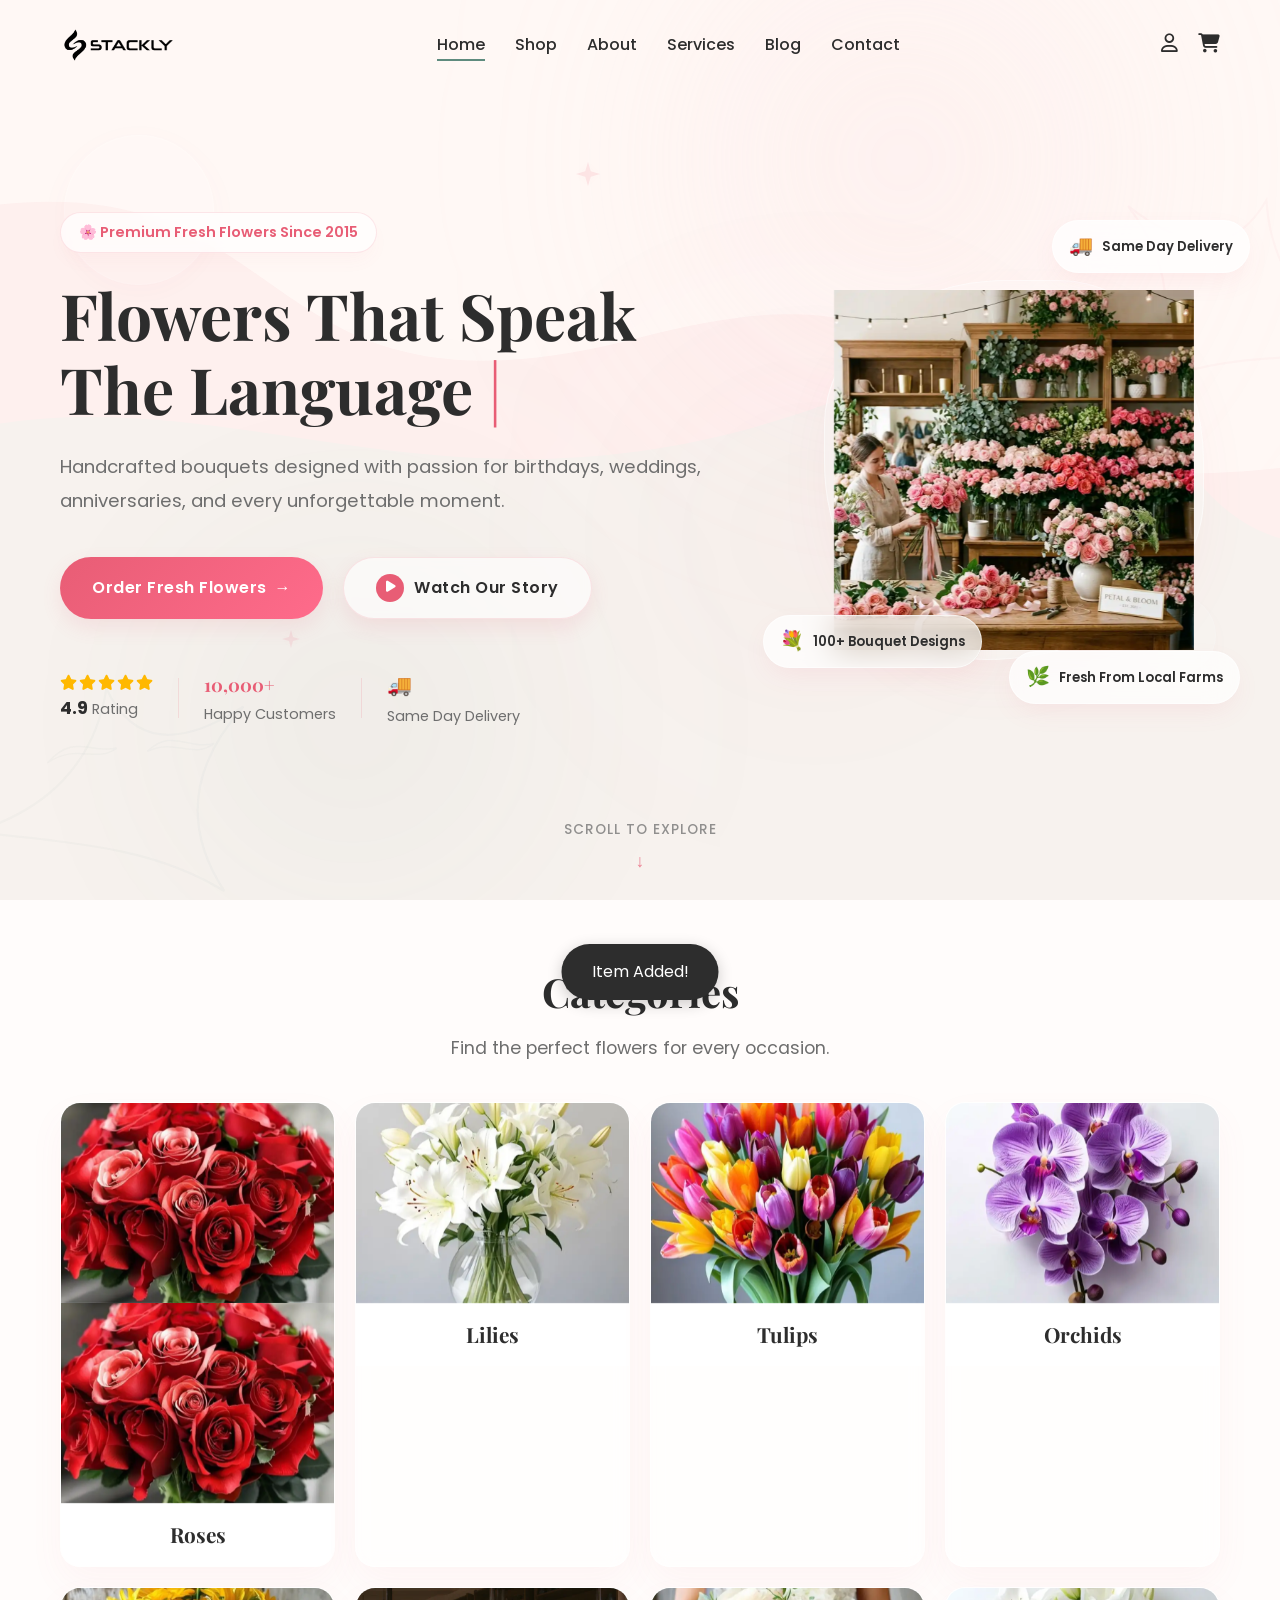
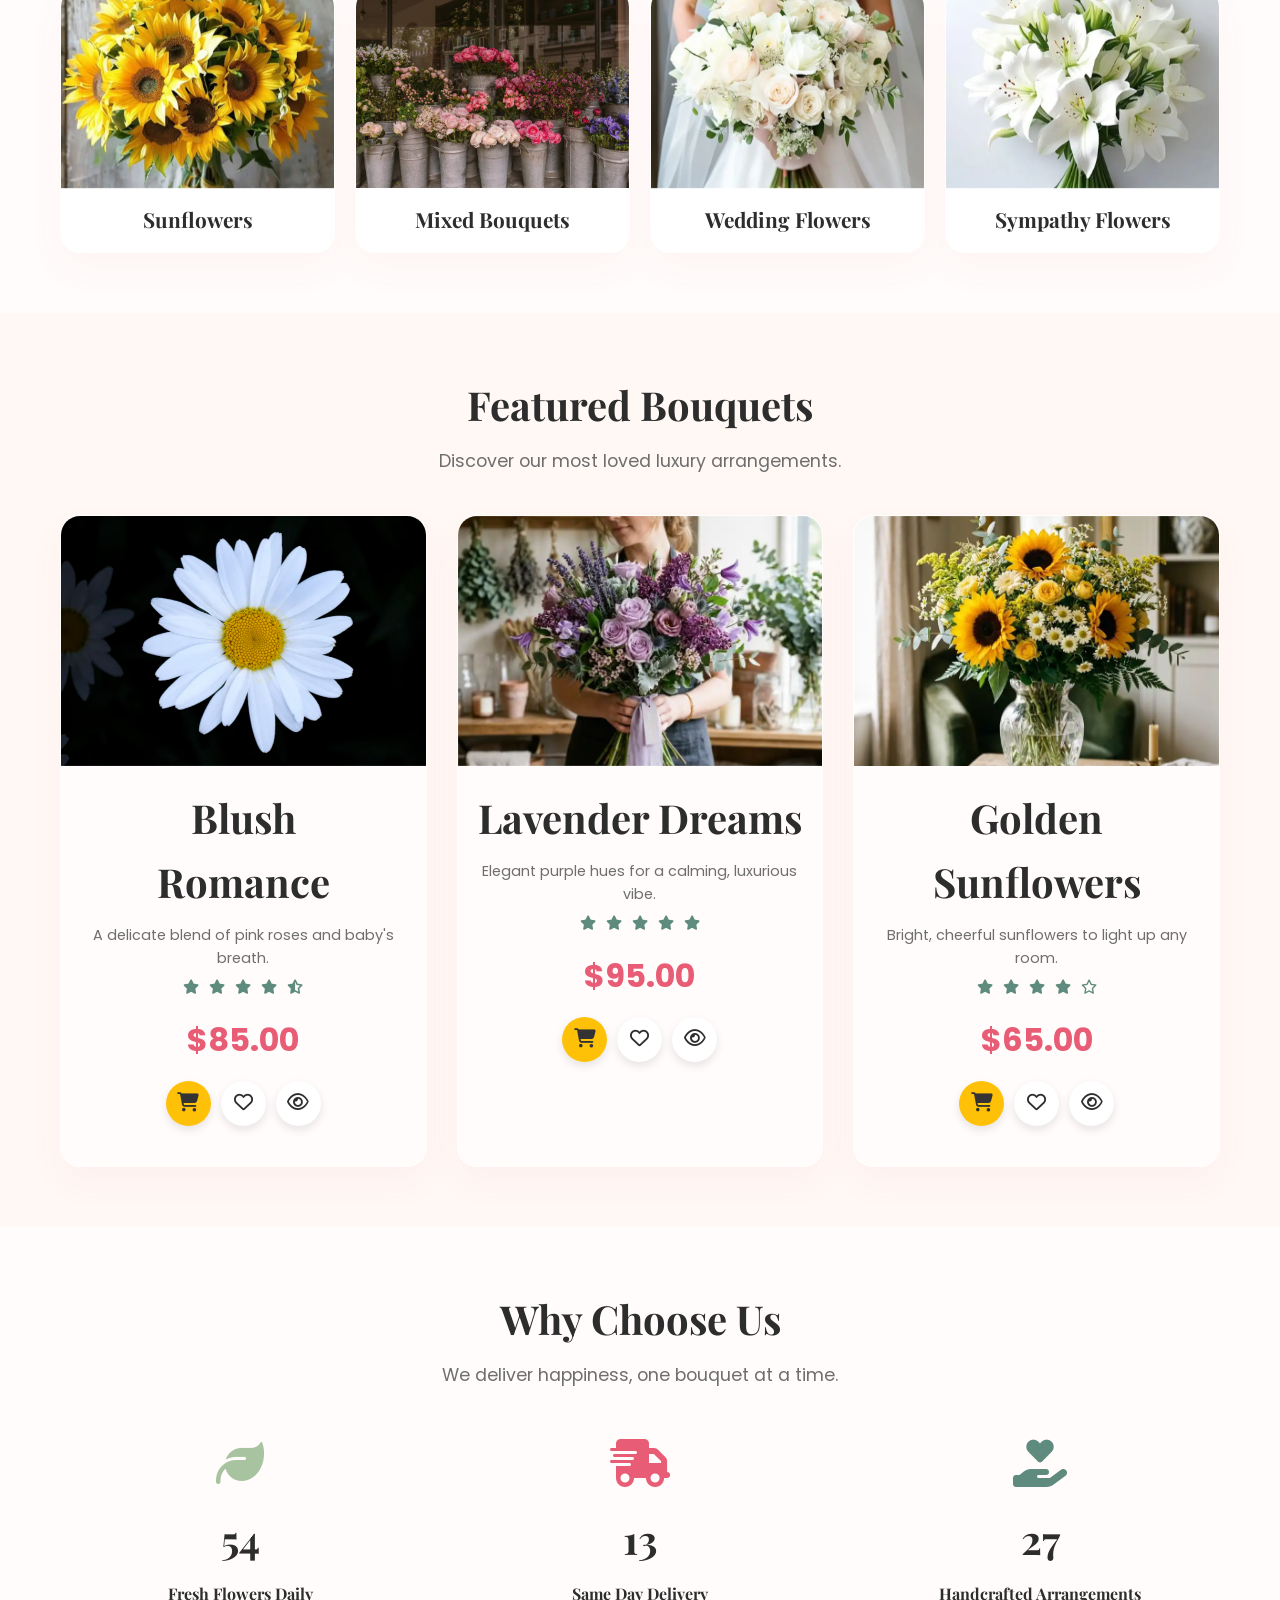
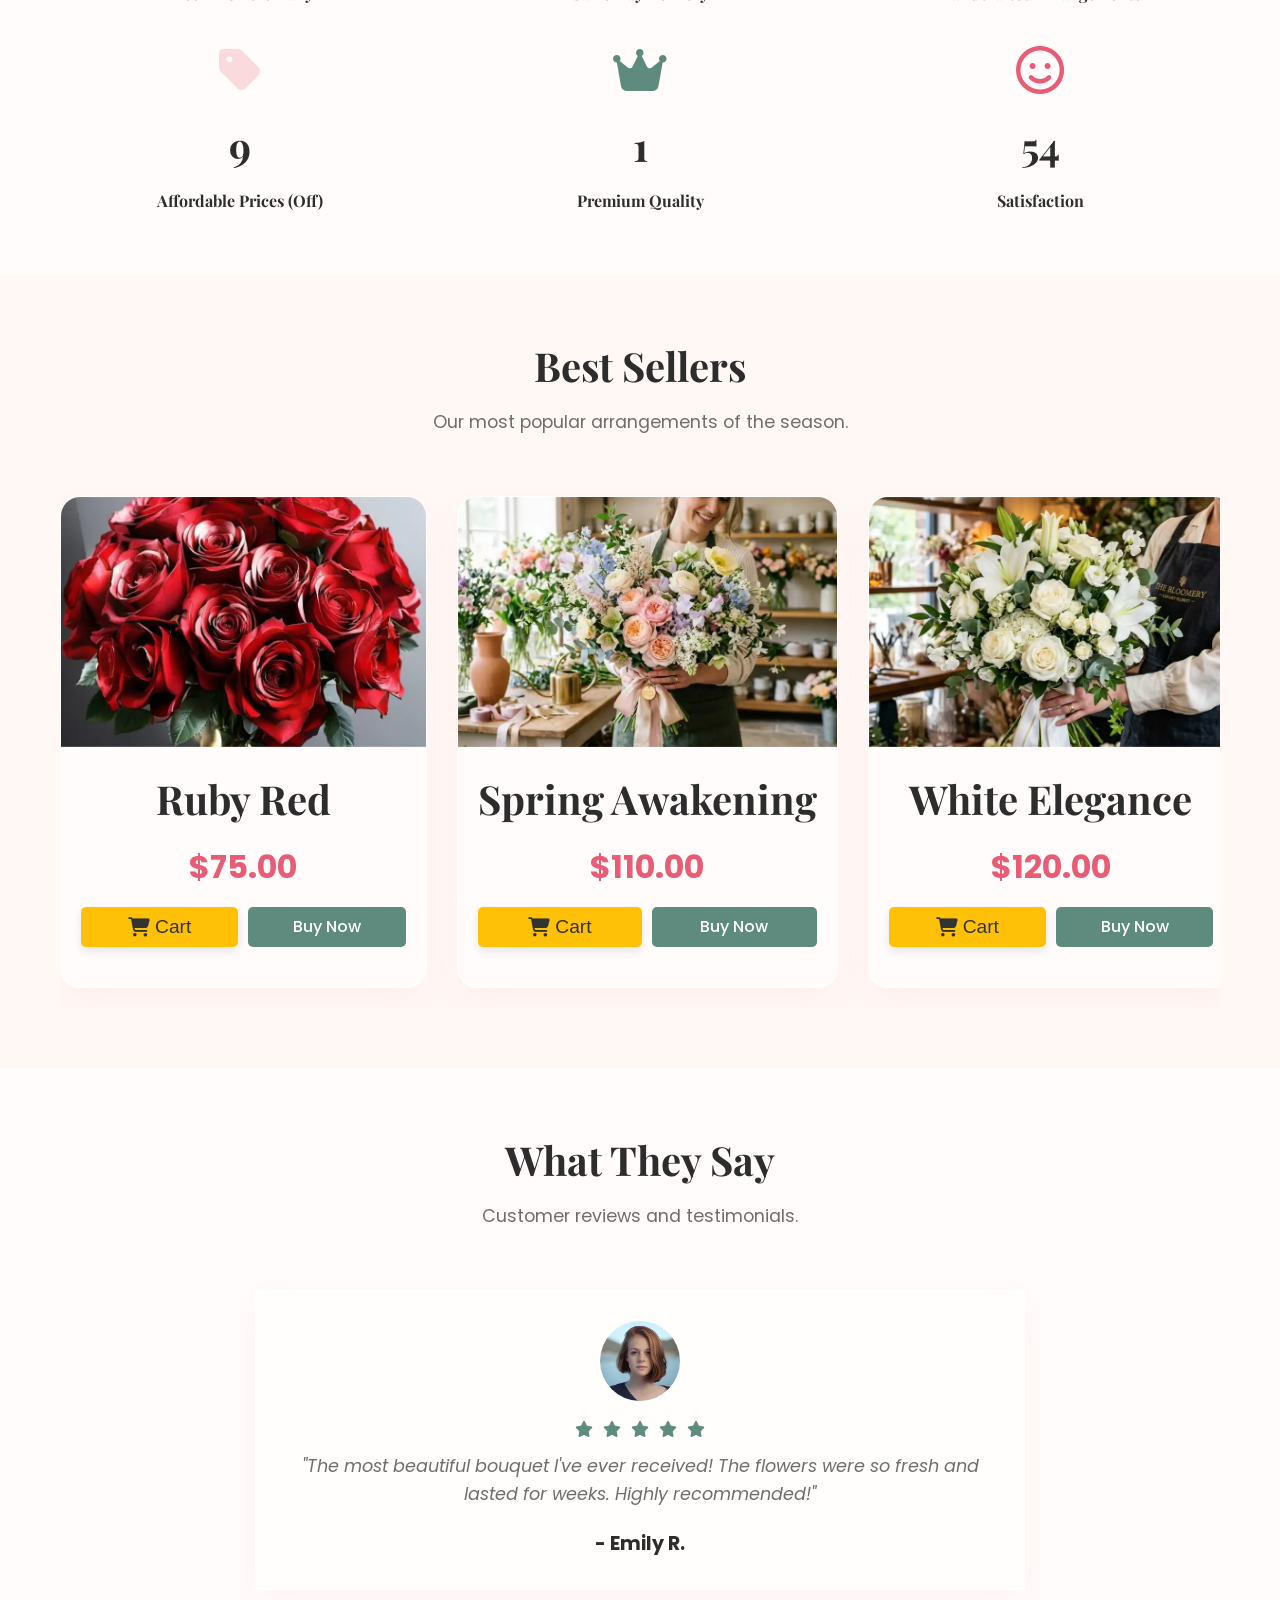
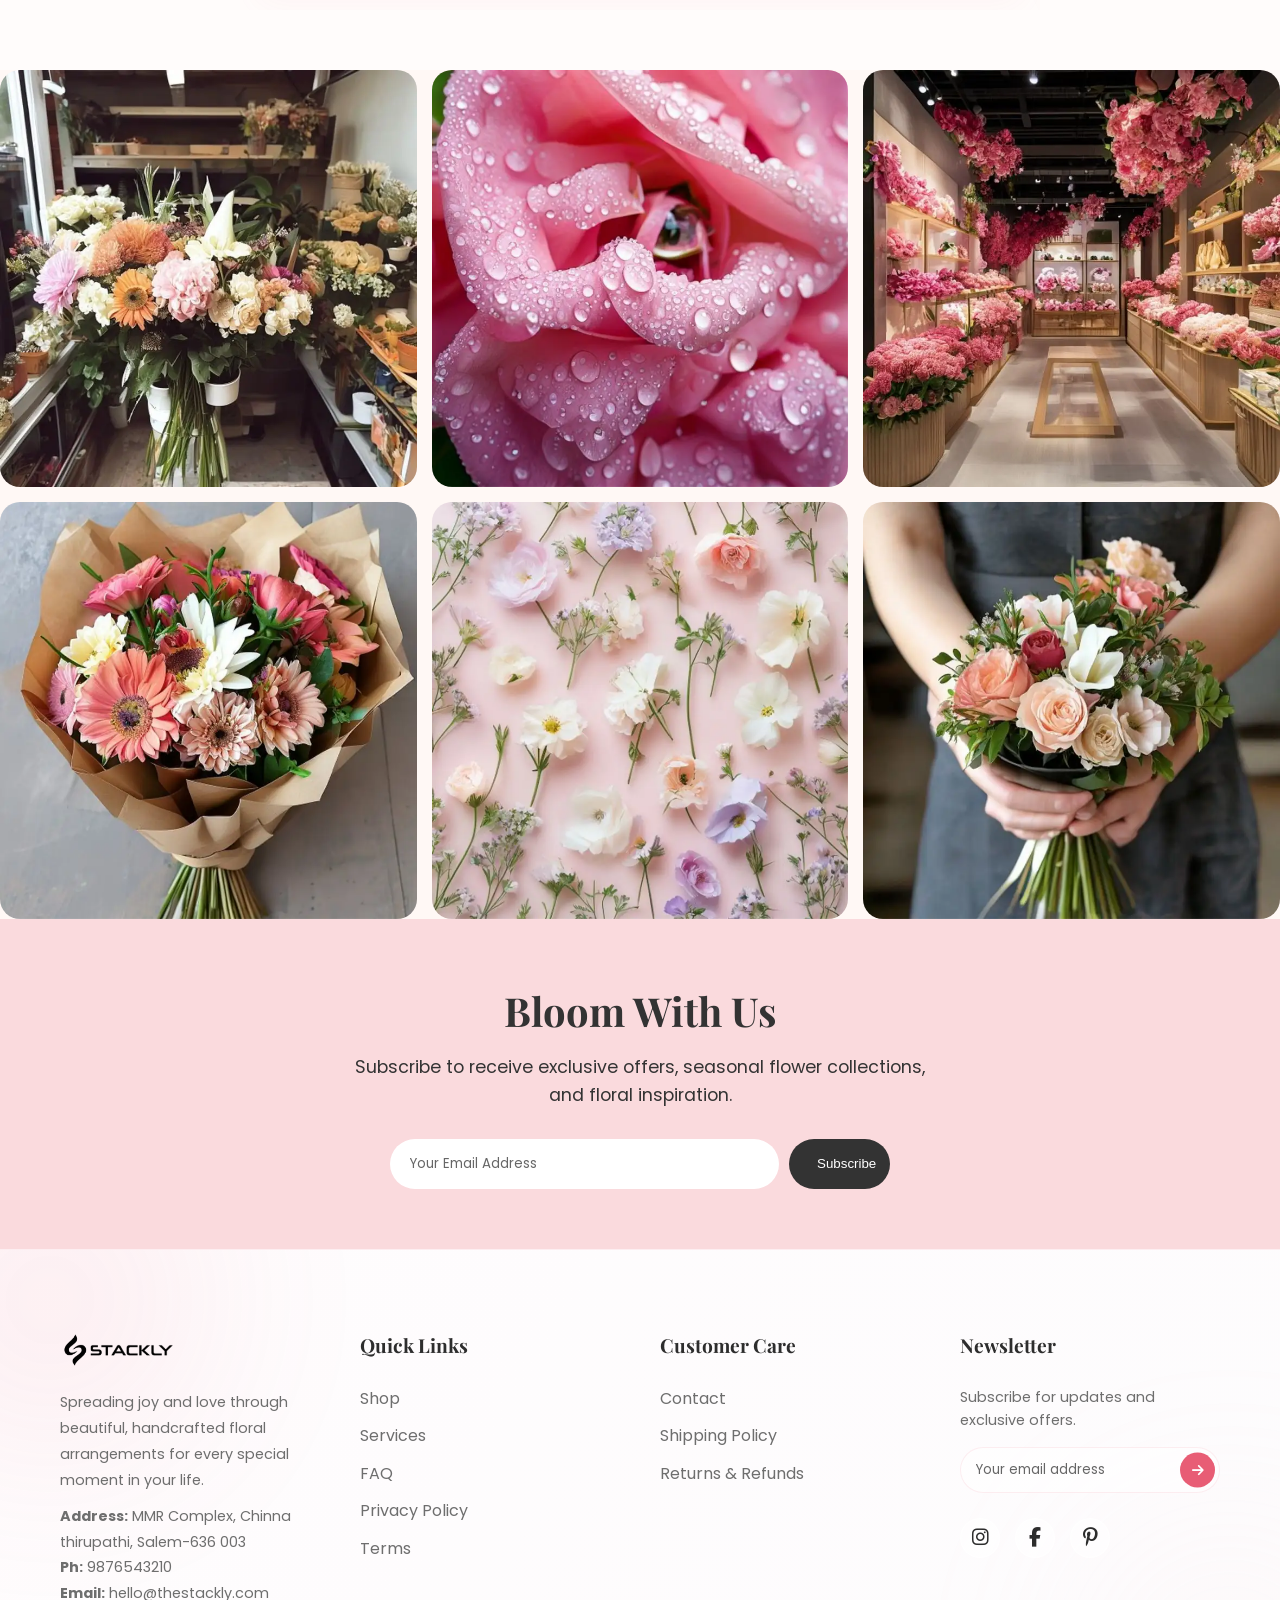
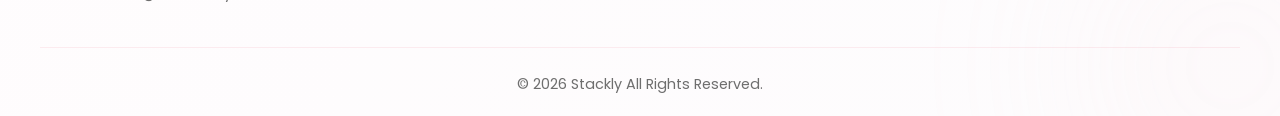
==== commit 53e044e9: "Add files via upload" ====
--- a/index.html
+++ b/index.html
@@ -1,4 +1,4 @@
-﻿<!DOCTYPE html>
+<!DOCTYPE html>
 <html lang="en">
 <head>
   <meta charset="UTF-8">
@@ -112,88 +112,89 @@
           Handcrafted bouquets designed with passion for birthdays, weddings, anniversaries, and every unforgettable moment.
         </p>
         
-        <div class="hero-btns-premium" data-aos="fade-up" data-aos-delay="500">
-          <a href="shop.html" class="btn-premium btn-premium-primary">
-            Order Fresh Flowers <span class="arrow">→</span>
-          </a>
-          <a href="services.html" class="btn-premium btn-premium-secondary">
-            <span class="play-icon"><i class="fa-solid fa-play"></i></span> Watch Our Story
-          </a>
-        </div>
-        
-        <div class="hero-trust-premium" data-aos="fade-up" data-aos-delay="600">
-          <div class="trust-item">
-            <div class="stars">
-              <i class="fa-solid fa-star"></i>
-              <i class="fa-solid fa-star"></i>
-              <i class="fa-solid fa-star"></i>
-              <i class="fa-solid fa-star"></i>
-              <i class="fa-solid fa-star"></i>
-            </div>
-            <span><strong>4.9</strong> Rating</span>
-          </div>
-          <div class="divider"></div>
-          <div class="trust-item">
-            <span class="num">10,000+</span>
-            <span>Happy Customers</span>
-          </div>
-          <div class="divider"></div>
-          <div class="trust-item">
-            <span class="badge-icon">🚚</span>
-            <span>Same Day Delivery</span>
-          </div>
-        </div>
-      </div>
-
-      <!-- Right Visual Column -->
-      <div class="hero-visual-right" data-aos="zoom-in" data-aos-delay="300">
-        <!-- Glowing Circular Background -->
-        <div class="glow-bg"></div>
-        
-        <!-- Glass Card Behind Bouquet -->
-        <div class="glass-backdrop"></div>
-        
-        <!-- Floating bouquet image container -->
-        <div class="bouquet-float-wrap">
-          <img src="assets/luxury_bouquet.jpg" alt="Premium luxury bouquet" class="bouquet-img-premium">
-        </div>
-
-        <!-- Floating Cards -->
-        <div class="floating-card card-top-right glass-card-premium" data-speed="2">
-          <span class="card-emoji">🚚</span>
-          <span class="card-text">Same Day Delivery</span>
-        </div>
-        
-        <div class="floating-card card-bottom-left glass-card-premium" data-speed="-1.5">
-          <span class="card-emoji">💐</span>
-          <span class="card-text">100+ Bouquet Designs</span>
-        </div>
-        
-        <div class="floating-card card-bottom-right glass-card-premium" data-speed="1.2">
-          <span class="card-emoji">🌿</span>
-          <span class="card-text">Fresh From Local Farms</span>
-        </div>
-      </div>
-    </div>
-
-    <!-- Scroll to Explore indicator -->
-    <div class="scroll-indicator-premium">
-      <span class="scroll-text">Scroll to Explore</span>
-      <span class="scroll-arrow">↓</span>
-    </div>
-  </header>
-
-  <!-- Categories -->
-  <section class="section" style="background-color: var(--glass-bg);">
-    <div class="container">
-      <div class="text-center fade-up">
-        <h2 class="section-title">Categories</h2>
-        <p class="section-subtitle">Find the perfect flowers for every occasion.</p>
-      </div>
-      <div style="display: grid; grid-template-columns: repeat(auto-fit, minmax(250px, 1fr)); gap: 20px;">
-        
-        <a href="shop.html?category=roses" class="glass fade-up" style="padding: 0; text-align: center; border-radius: var(--radius); transition: transform 0.3s; overflow: hidden; display: block; text-decoration: none;">
-          <img src="assets/cat_roses.webp" alt="Roses" style="height: 200px; width: 100%; object-fit: cover;">
+                <div class="hero-btns-premium" data-aos="fade-up" data-aos-delay="500">
+          <a href="shop.html" class="btn-premium btn-premium-primary">
+            Order Fresh Flowers <span class="arrow">→</span>
+          </a>
+          <a href="services.html" class="btn-premium btn-premium-secondary">
+            <span class="play-icon"><i class="fa-solid fa-play"></i></span> Watch Our Story
+          </a>
+        </div>
+        
+        <div class="hero-trust-premium" data-aos="fade-up" data-aos-delay="600">
+          <div class="trust-item">
+            <div class="stars">
+              <i class="fa-solid fa-star"></i>
+              <i class="fa-solid fa-star"></i>
+              <i class="fa-solid fa-star"></i>
+              <i class="fa-solid fa-star"></i>
+              <i class="fa-solid fa-star"></i>
+            </div>
+            <span><strong>4.9</strong> Rating</span>
+          </div>
+          <div class="divider"></div>
+          <div class="trust-item">
+            <span class="num">10,000+</span>
+            <span>Happy Customers</span>
+          </div>
+          <div class="divider"></div>
+          <div class="trust-item">
+            <span class="badge-icon">🚚</span>
+            <span>Same Day Delivery</span>
+          </div>
+        </div>
+      </div>
+
+      <!-- Right Visual Column -->
+      <div class="hero-visual-right" data-aos="zoom-in" data-aos-delay="300">
+        <!-- Glowing Circular Background -->
+        <div class="glow-bg"></div>
+        
+        <!-- Glass Card Behind Bouquet -->
+        <div class="glass-backdrop"></div>
+        
+        <!-- Floating bouquet image container -->
+        <div class="bouquet-float-wrap">
+          <img src="assets/hero.webp" alt="Premium luxury bouquet" class="bouquet-img-premium">
+        </div>
+
+        <!-- Floating Cards -->
+        <div class="floating-card card-top-right glass-card-premium" data-speed="2">
+          <span class="card-emoji">🚚</span>
+          <span class="card-text">Same Day Delivery</span>
+        </div>
+        
+        <div class="floating-card card-bottom-left glass-card-premium" data-speed="-1.5">
+          <span class="card-emoji">💐</span>
+          <span class="card-text">100+ Bouquet Designs</span>
+        </div>
+        
+        <div class="floating-card card-bottom-right glass-card-premium" data-speed="1.2">
+          <span class="card-emoji">🌿</span>
+          <span class="card-text">Fresh From Local Farms</span>
+        </div>
+      </div>
+    </div>
+
+    <!-- Scroll to Explore indicator -->
+    <div class="scroll-indicator-premium">
+      <span class="scroll-text">Scroll to Explore</span>
+      <span class="scroll-arrow">↓</span>
+    </div>
+  </header>
+
+  <!-- Categories -->
+  <section class="section" style="background-color: var(--glass-bg);">
+    <div class="container">
+      <div class="text-center fade-up">
+        <h2 class="section-title">Categories</h2>
+        <p class="section-subtitle">Find the perfect flowers for every occasion.</p>
+      </div>
+      <div style="display: grid; grid-template-columns: repeat(auto-fit, minmax(250px, 1fr)); gap: 20px;">
+        
+        <a href="shop.html?category=roses" class="glass fade-up" style="padding: 0; text-align: center; border-radius: var(--radius); transition: transform 0.3s; overflow: hidden; display: block; text-decoration: none;">
+          <img src="assets/cat_roses.webp" alt="Roses" style="height: 200px; width: 100%; object-fit: cover;">
+<img src="assets/cat_roses.webp" alt="Roses" style="height: 200px; width: 100%; object-fit: cover;">
           <div style="padding: 15px; background: var(--glass-bg);">
             <h3 style="font-size: 1.3rem; margin: 0;">Roses</h3>
           </div>
@@ -666,7 +667,7 @@
         <div class="fc-glow-ring fc-glow-ring-2"></div>
         <div class="fc-bouquet-glass"></div>
         <div class="fc-bouquet-wrap">
-          <img src="assets/footer_luxury_bouquet.jpg" alt="Premium luxury bouquet" class="fc-bouquet-img">
+          <img src="assets/hero.webp" alt="Premium luxury bouquet" class="fc-bouquet-img">
         </div>
         <!-- Orbiting petal particles -->
         <span class="fc-orbit-petal op-1">ðŸŒ¸</span>
@@ -902,3 +903,6 @@
 </html>
 
 
+
+
+
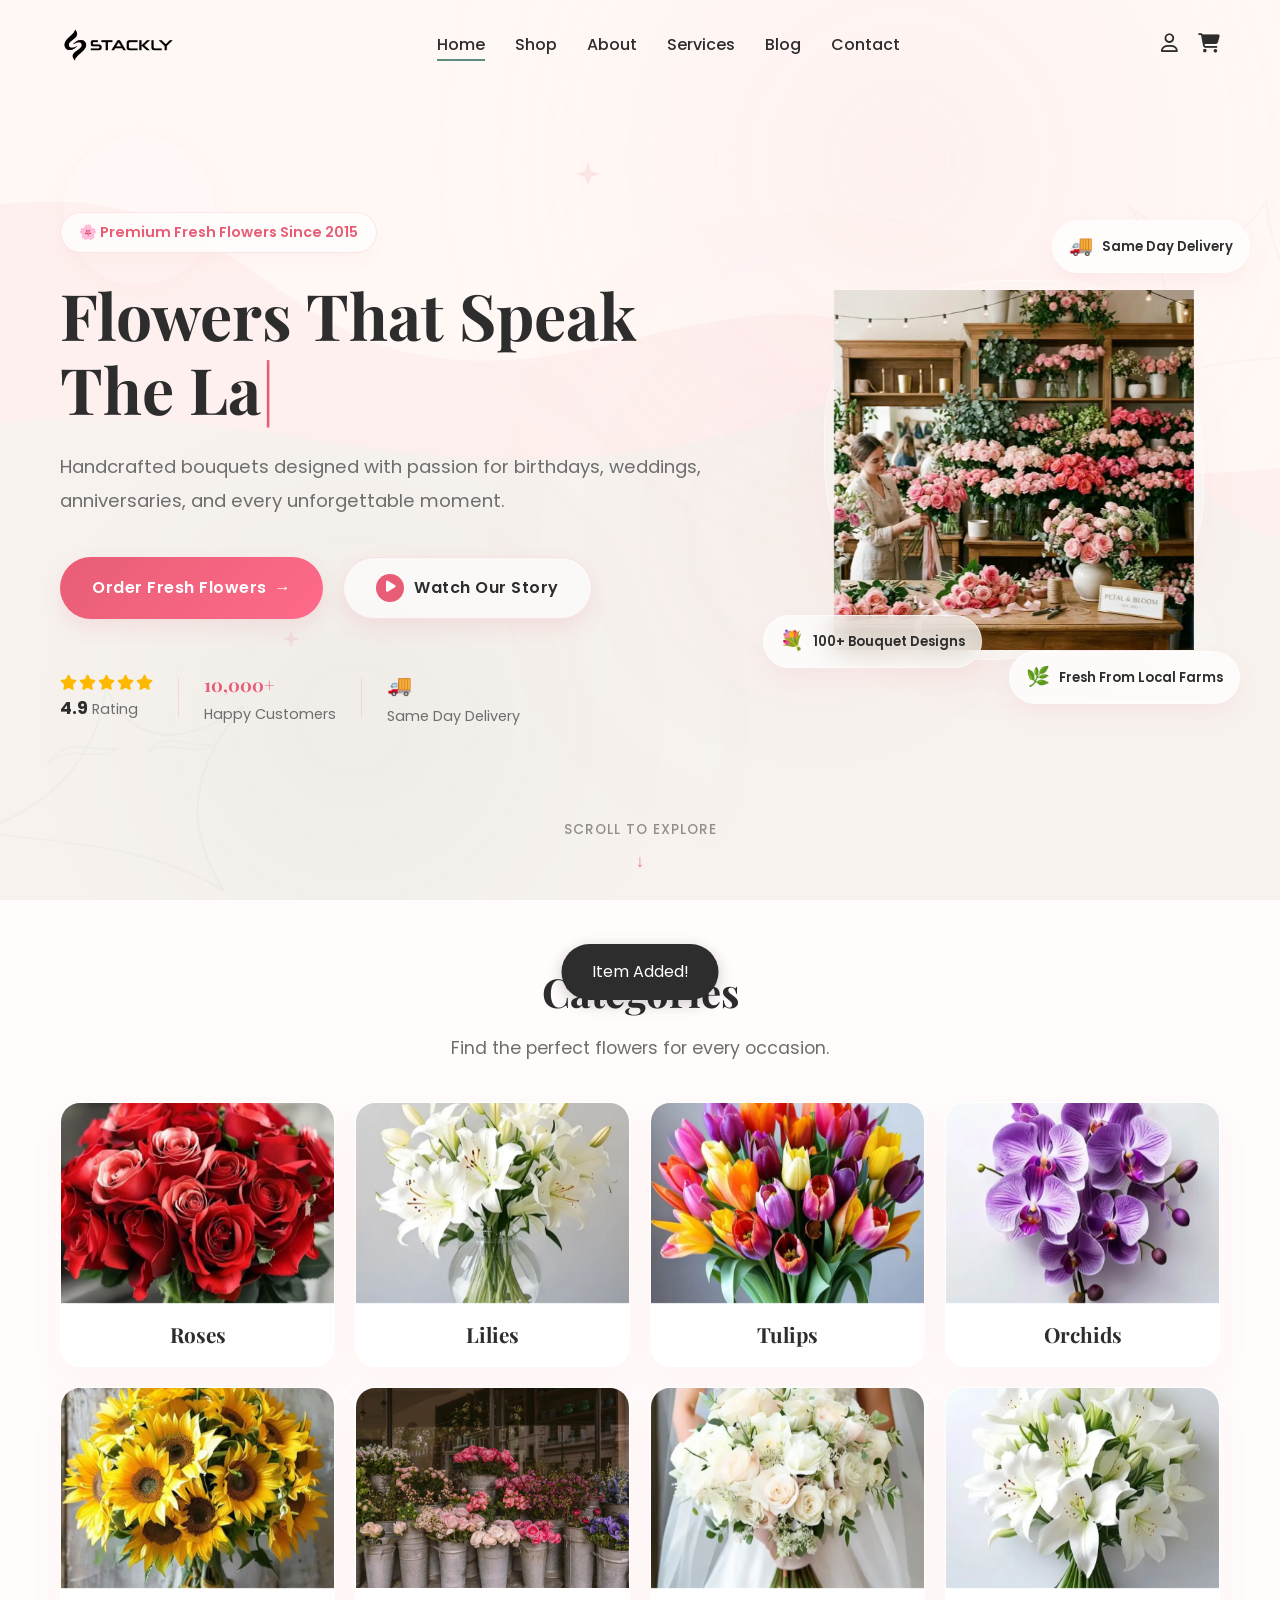
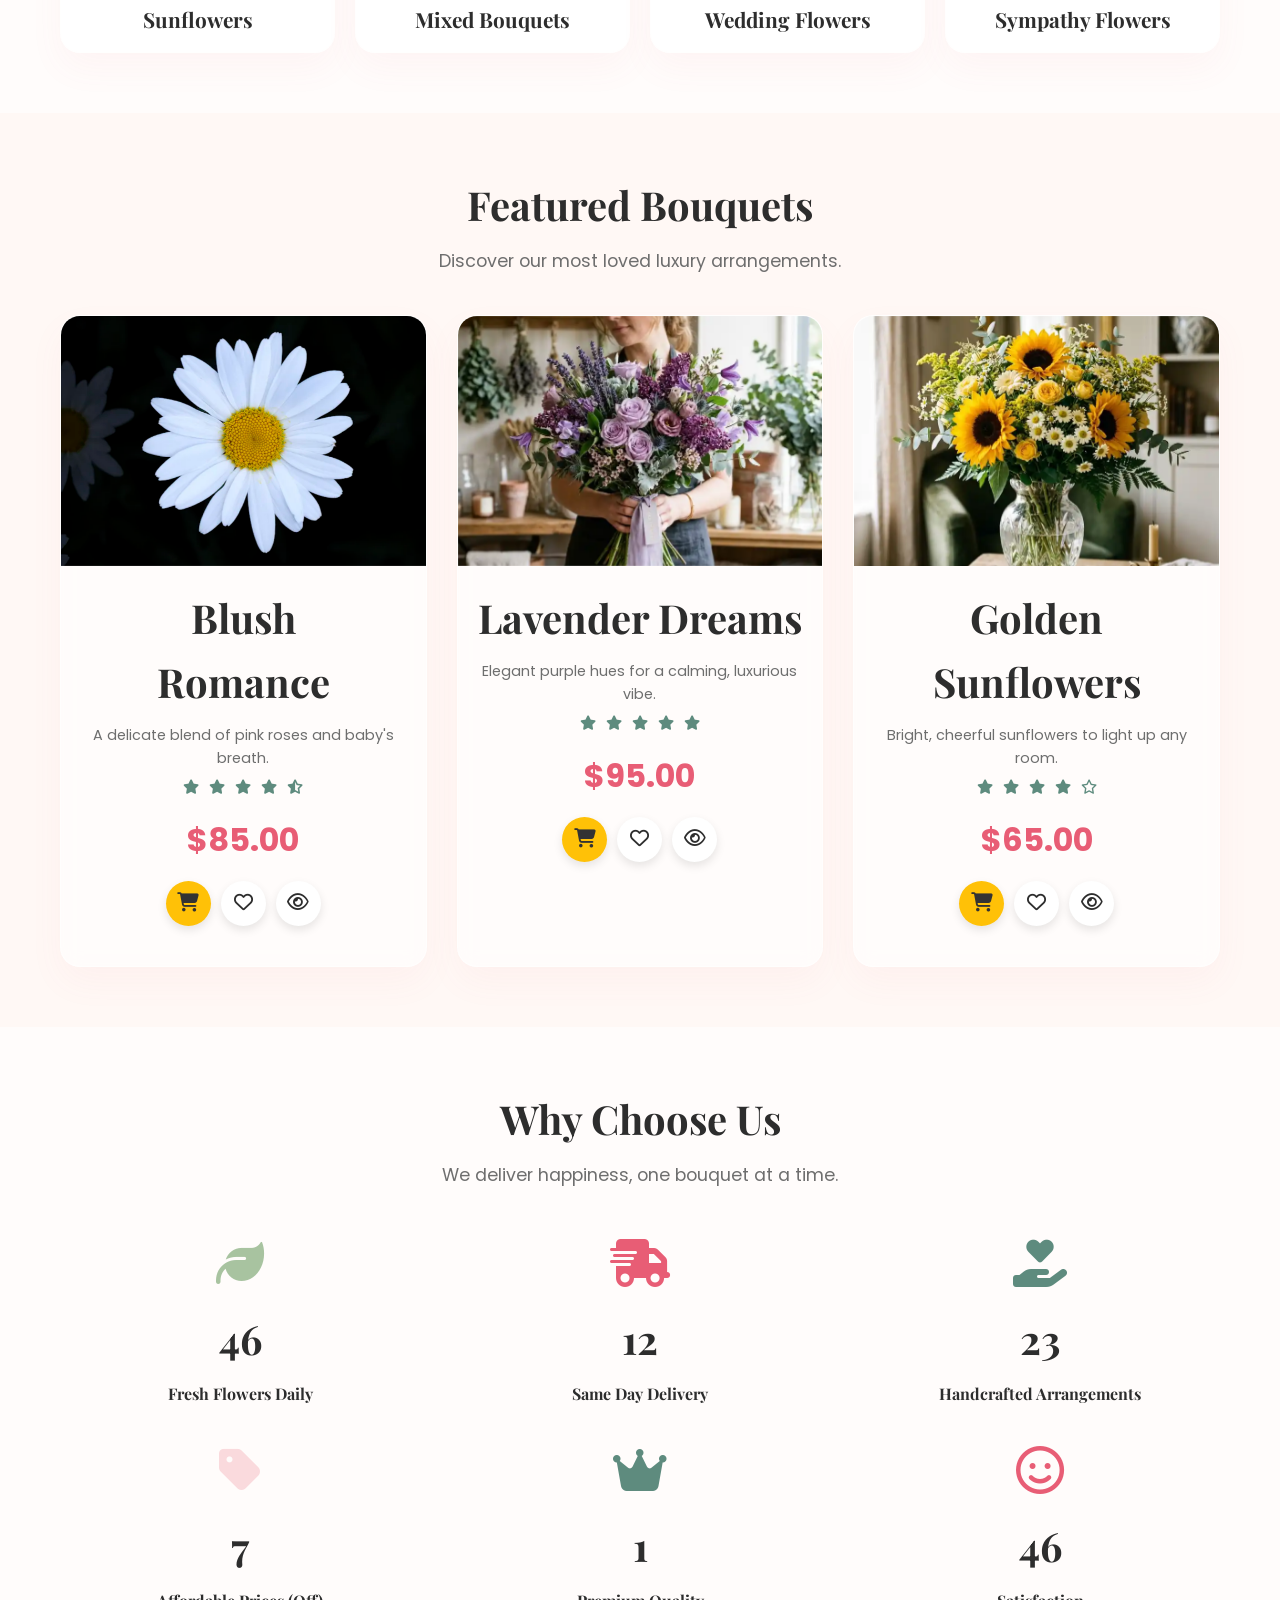
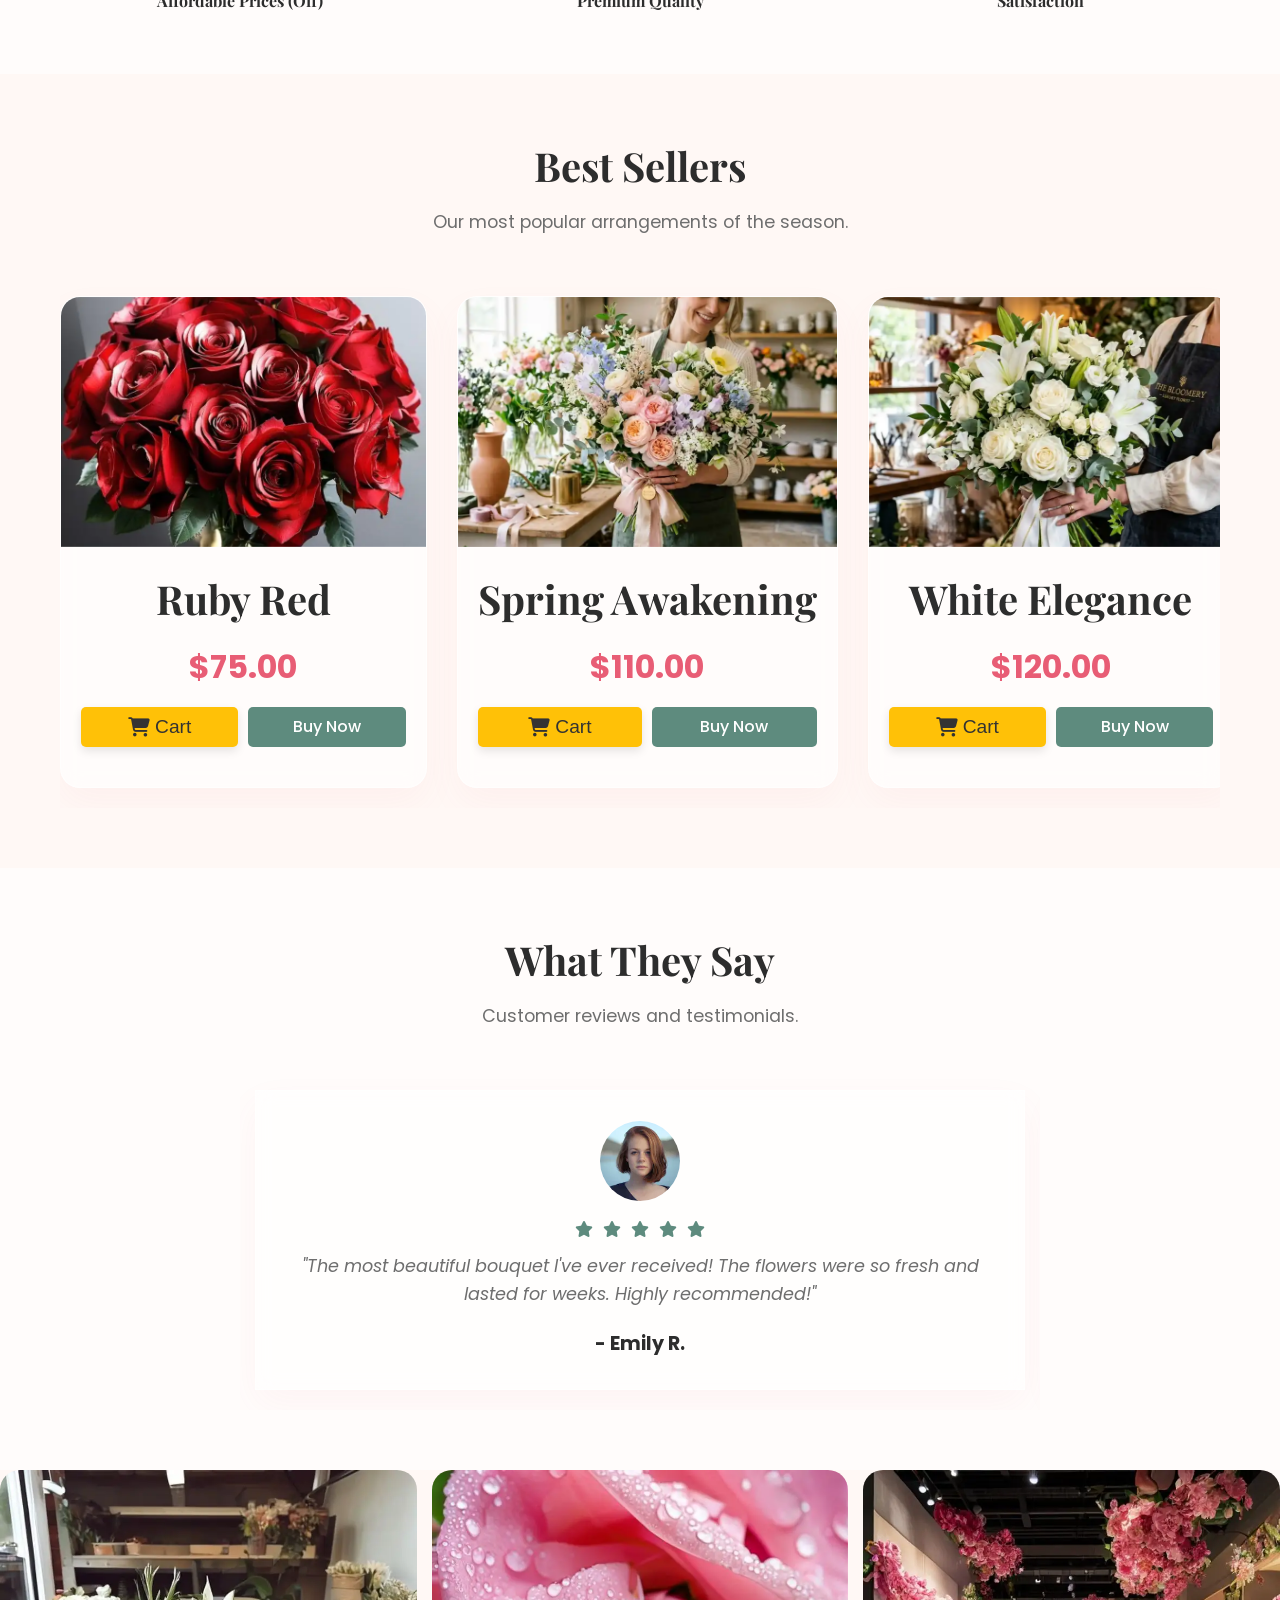
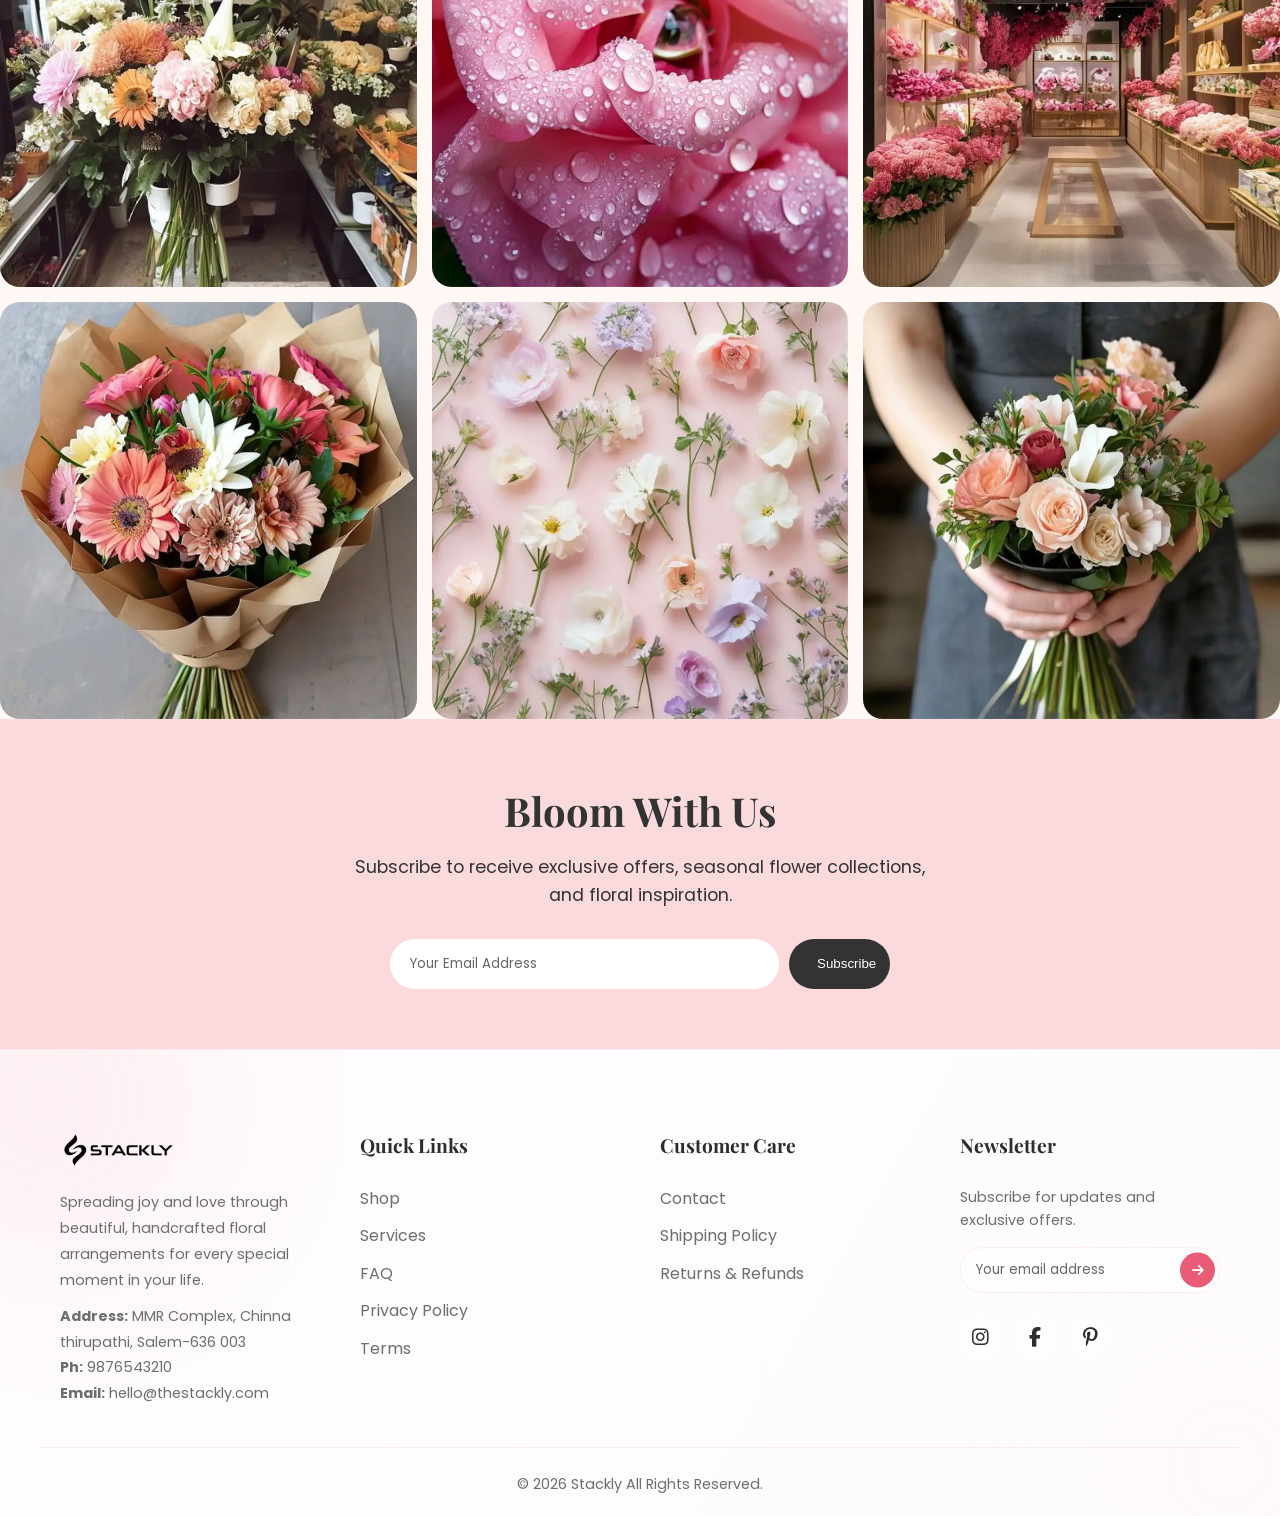
==== commit 1778e623: "Add files via upload" ====
--- a/index.html
+++ b/index.html
@@ -194,13 +194,12 @@
         
         <a href="shop.html?category=roses" class="glass fade-up" style="padding: 0; text-align: center; border-radius: var(--radius); transition: transform 0.3s; overflow: hidden; display: block; text-decoration: none;">
           <img src="assets/cat_roses.webp" alt="Roses" style="height: 200px; width: 100%; object-fit: cover;">
-<img src="assets/cat_roses.webp" alt="Roses" style="height: 200px; width: 100%; object-fit: cover;">
-          <div style="padding: 15px; background: var(--glass-bg);">
-            <h3 style="font-size: 1.3rem; margin: 0;">Roses</h3>
-          </div>
-        </a>
-        
-        <a href="shop.html?category=lilies" class="glass fade-up" style="padding: 0; text-align: center; border-radius: var(--radius); transition: transform 0.3s; transition-delay: 0.1s; overflow: hidden; display: block; text-decoration: none;">
+          <div style="padding: 15px; background: var(--glass-bg);">
+            <h3 style="font-size: 1.3rem; margin: 0;">Roses</h3>
+          </div>
+        </a>
+        
+        <a href="shop.html?category=lilies" class="glass fade-up" style="padding: 0; text-align: center; border-radius: var(--radius); transition: transform 0.3s; transition-delay: 0.1s; overflow: hidden; display: block; text-decoration: none;">
           <img src="assets/cat_lilies.webp" alt="Lilies" style="height: 200px; width: 100%; object-fit: cover;">
           <div style="padding: 15px; background: var(--glass-bg);">
             <h3 style="font-size: 1.3rem; margin: 0;">Lilies</h3>
@@ -906,3 +905,4 @@
 
 
 
+
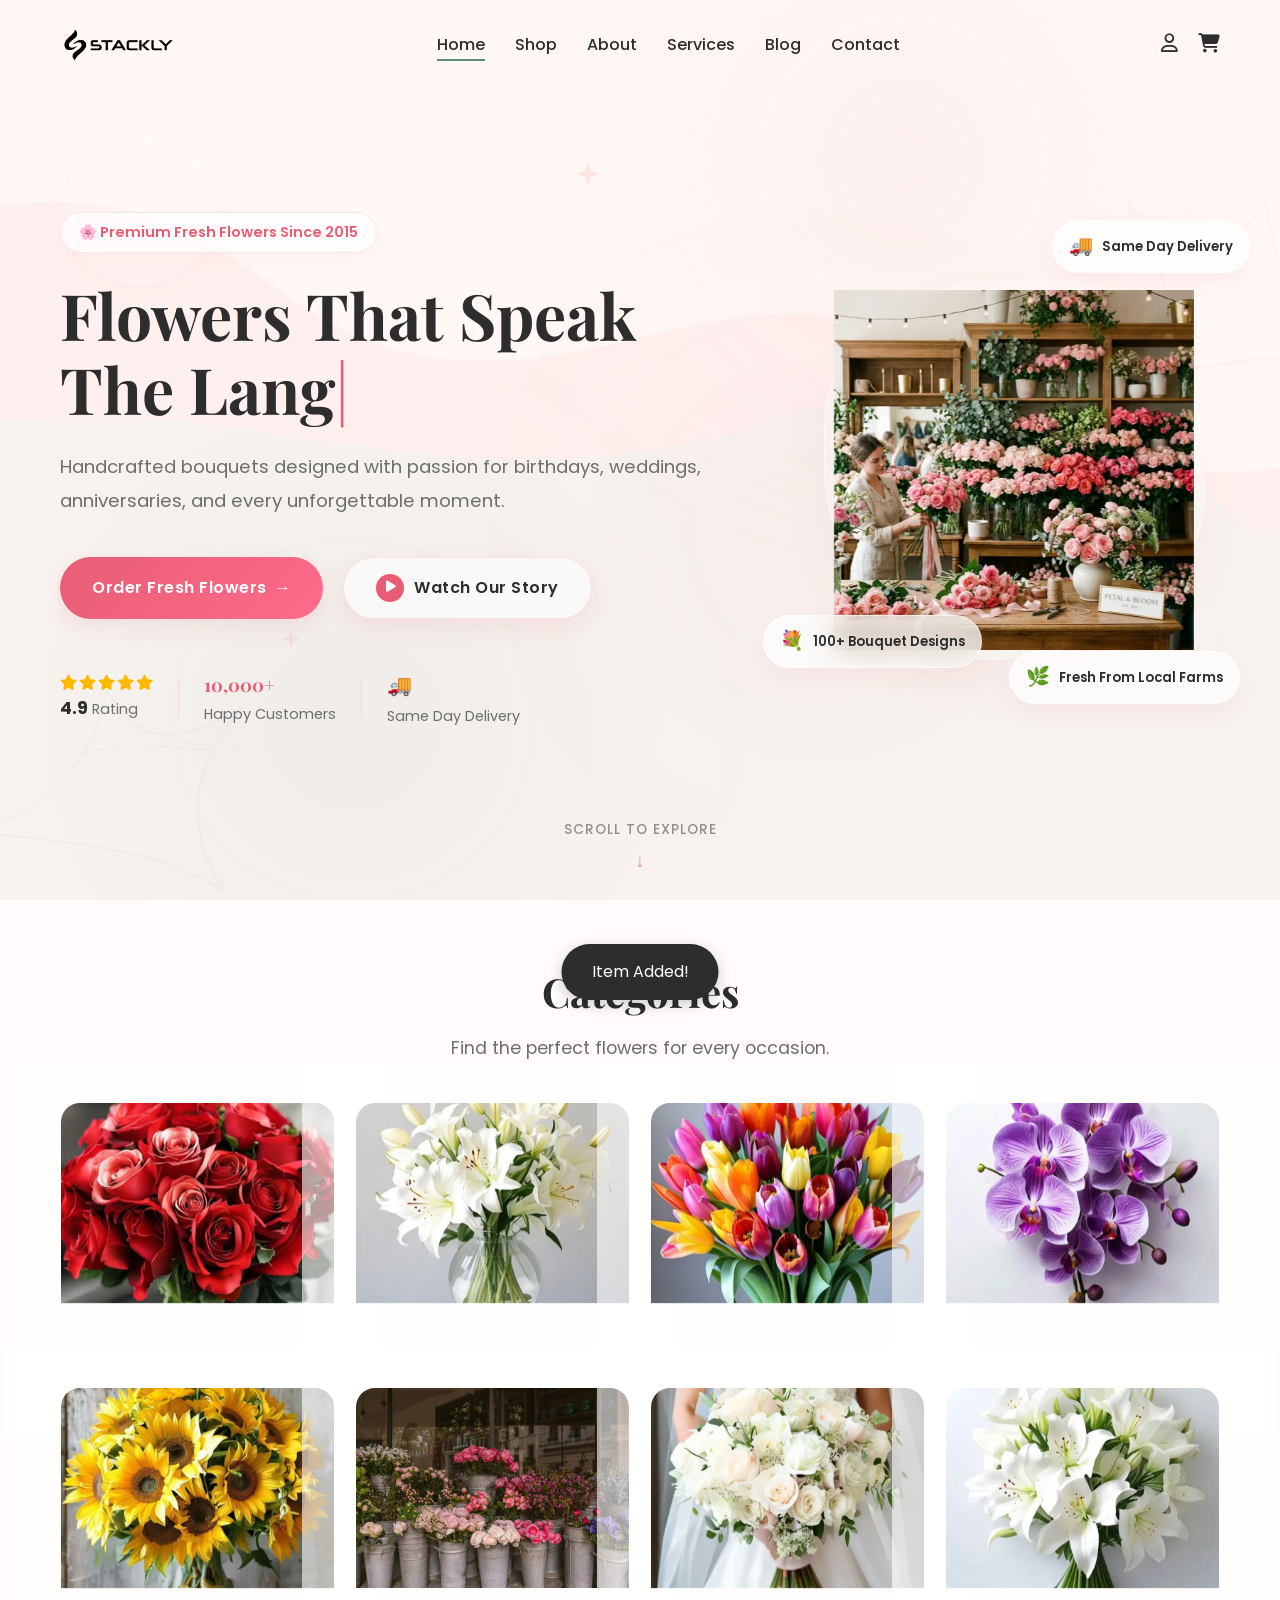
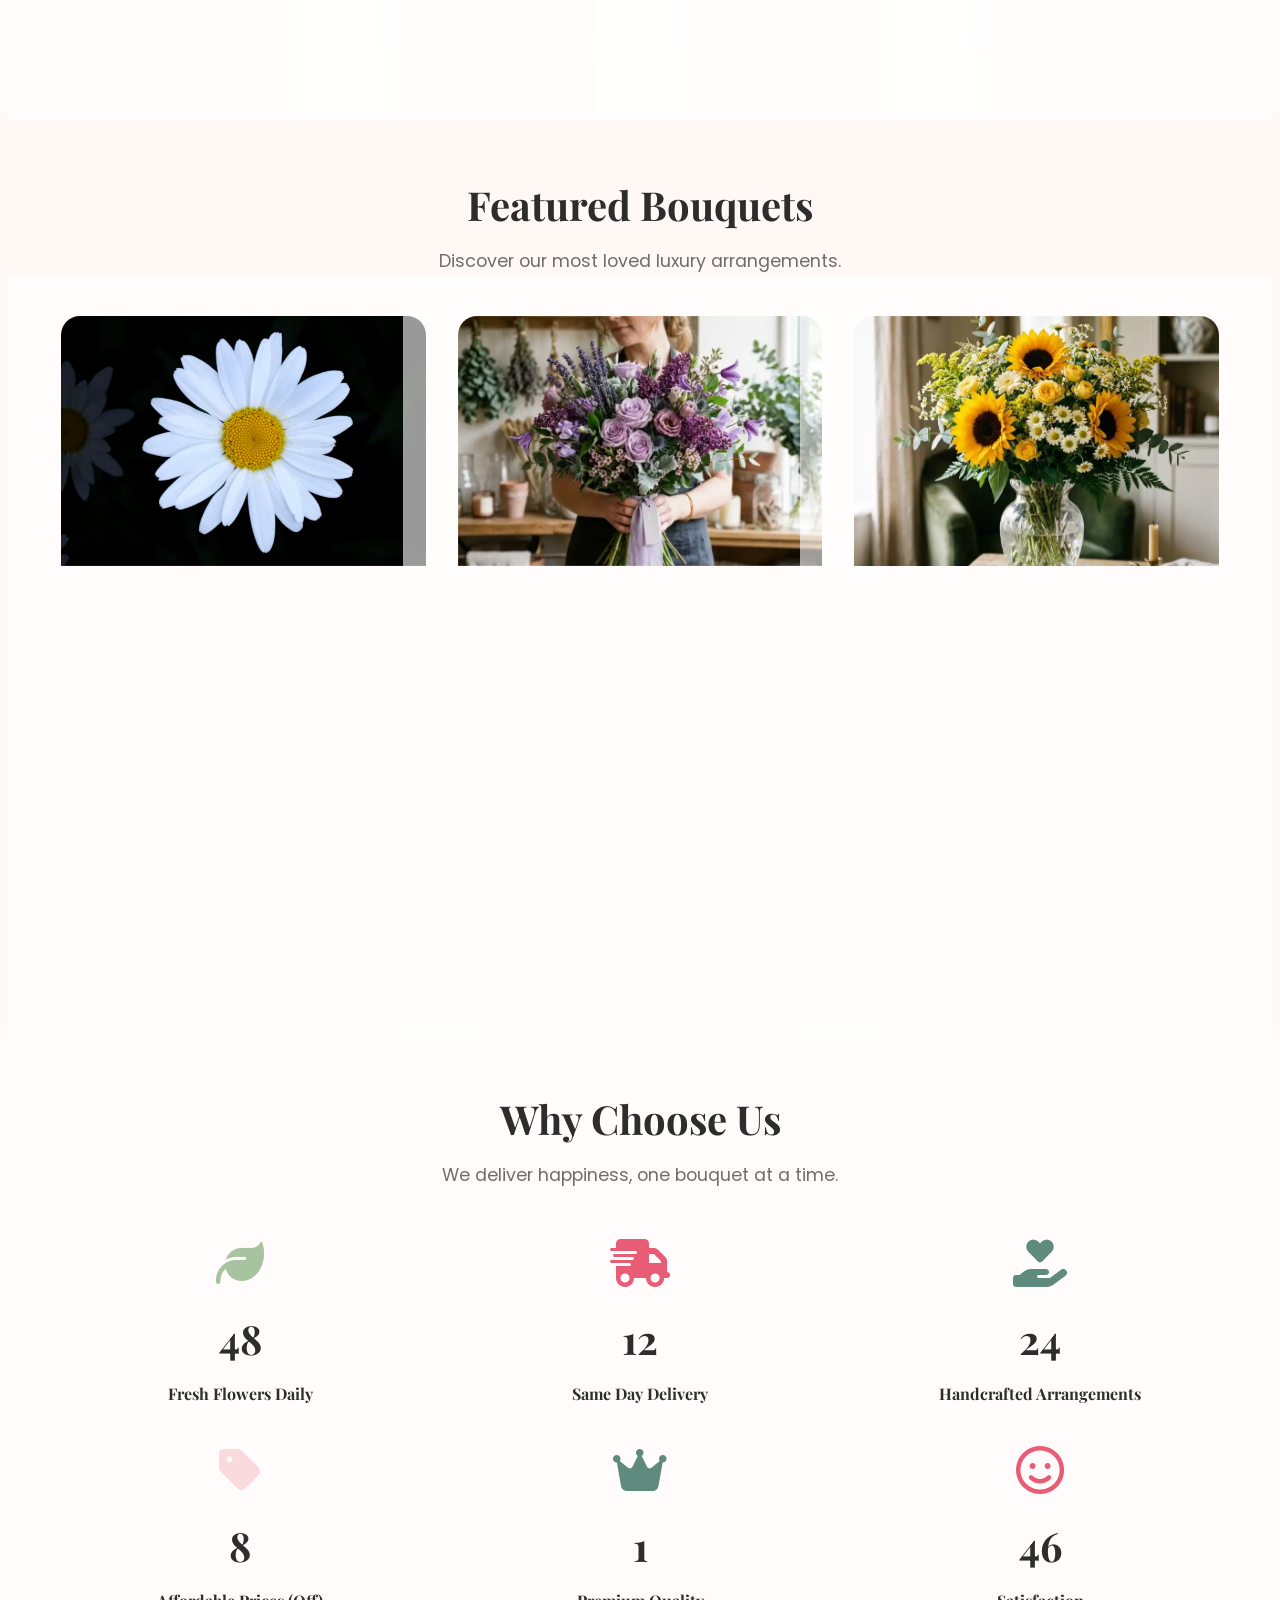
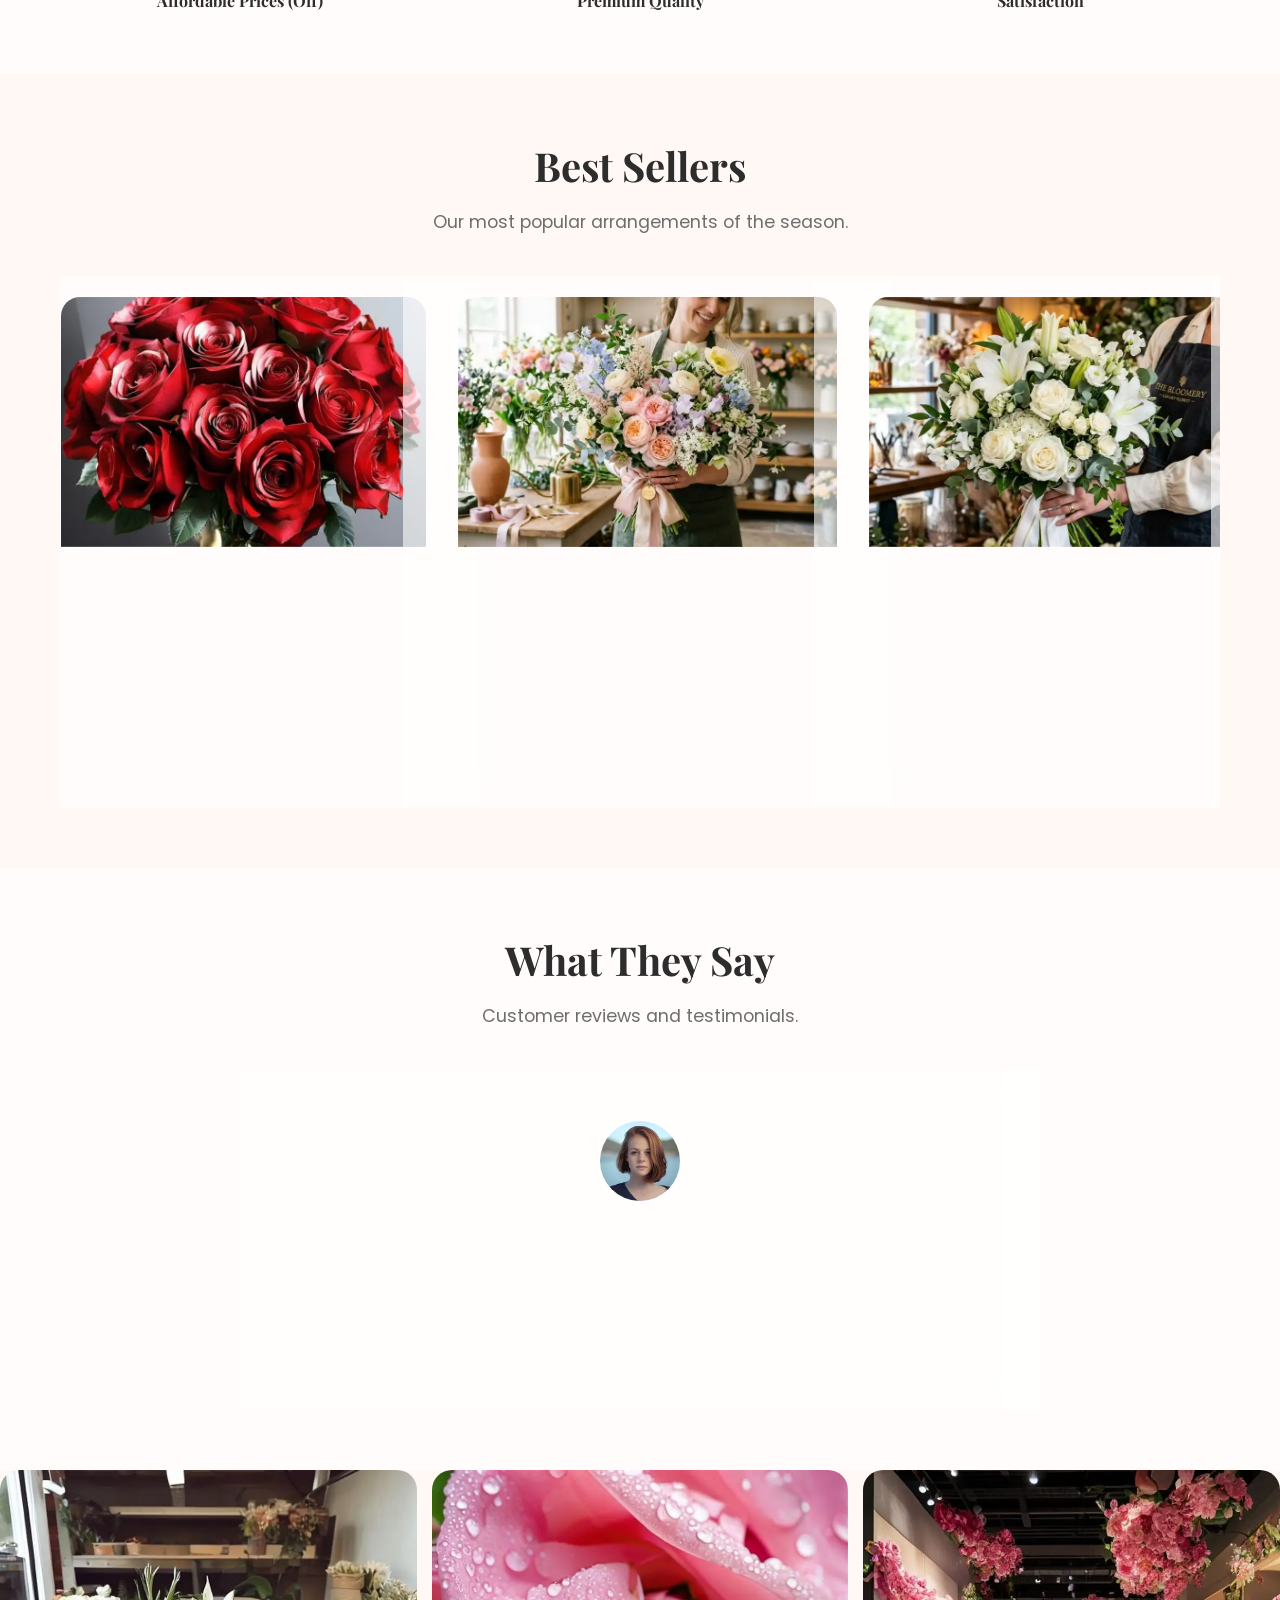
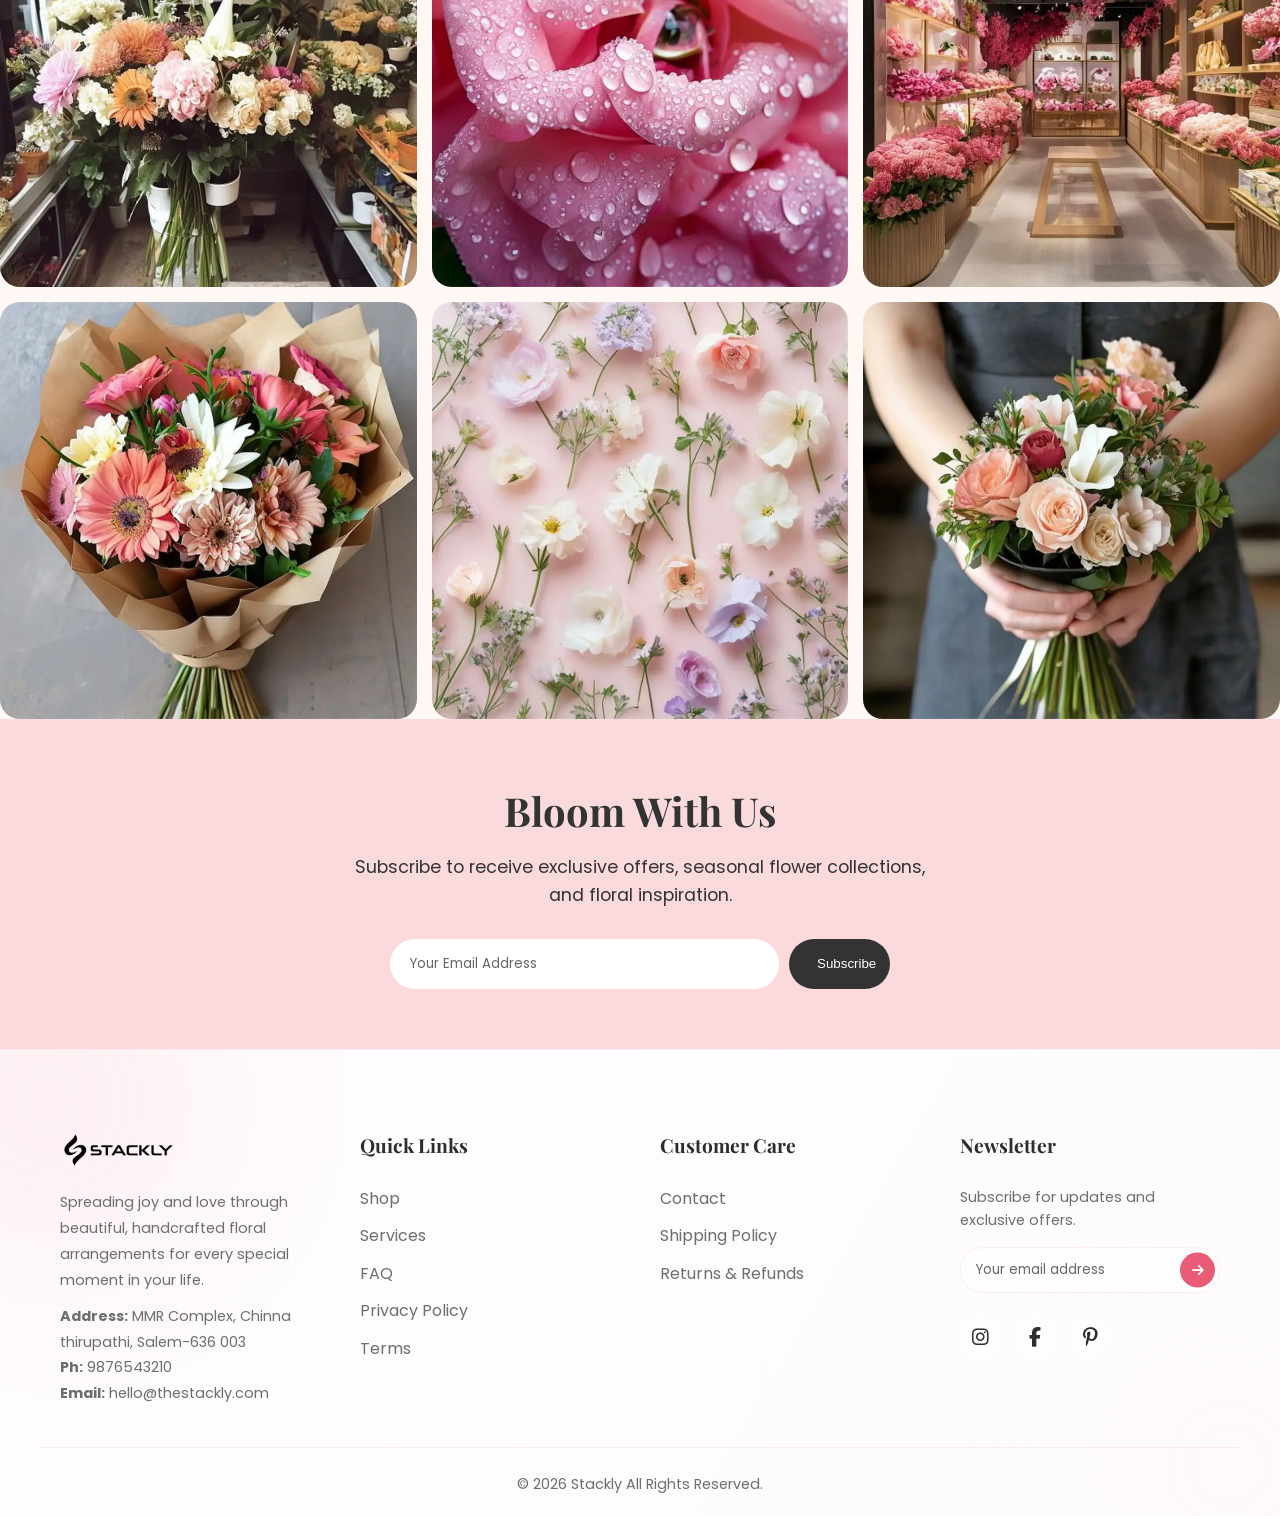
==== commit b4f55062: "Add files via upload" ====
--- a/index.html
+++ b/index.html
@@ -591,7 +591,7 @@
         <h2 id="modalTitle" style="font-family: var(--font-heading); margin-bottom: 10px;">Product Name</h2>
         <p id="modalPrice" style="color: var(--color-primary); font-size: 1.5rem; font-weight: bold; margin-bottom: 20px;">$0.00</p>
         <p style="color: var(--color-text-muted); margin-bottom: 20px;">This beautiful arrangement is handcrafted by our expert florists to bring joy to your special moments.</p>
-        <button class="btn" style="background: #ffc107; color: #333; border: none;" onclick="showToast('Added to Cart!')">Add to Cart</button>
+        <button id="modalAddToCart" class="btn" style="background: #ffc107; color: #333; border: none;">Add to Cart</button>
       </div>
     </div>
   </div>
--- a/css/style.css
+++ b/css/style.css
@@ -1,4 +1,4 @@
-﻿@import url('https://fonts.googleapis.com/css2?family=Playfair+Display:ital,wght@0,400;0,600;0,700;1,400&family=Poppins:wght@300;400;500;600;700&display=swap');
+@import url('https://fonts.googleapis.com/css2?family=Playfair+Display:ital,wght@0,400;0,600;0,700;1,400&family=Poppins:wght@300;400;500;600;700&display=swap');
 
 :root {
   /* Light Theme Colors */
@@ -3223,7 +3223,7 @@
   padding-bottom: 55px;
 }
 
-/* ── "Blooming" gradient highlight ── */
+/* -- "Blooming" gradient highlight -- */
 .highlight-blooming {
   position: relative;
   background: linear-gradient(130deg, var(--color-primary) 15%, #c84b8a 55%, var(--color-accent) 100%);
@@ -3248,7 +3248,7 @@
   animation-delay: 1.5s;
 }
 
-/* ── Quick Stats Strip ── */
+/* -- Quick Stats Strip -- */
 .blog-quick-stats {
   display: flex;
   align-items: center;
@@ -3287,7 +3287,7 @@
   color: var(--color-text-muted);
 }
 
-/* ── Right editorial visual ── */
+/* -- Right editorial visual -- */
 .hero-visual-right-blog {
   position: relative;
   display: flex;
@@ -3375,7 +3375,7 @@
   animation-delay: 0.3s;
 }
 
-/* ── Category Navigation Strip ── */
+/* -- Category Navigation Strip -- */
 .blog-category-nav {
   position: relative;
   z-index: 5;
@@ -3426,7 +3426,7 @@
   transform: translateY(-2px);
 }
 
-/* ── Responsive ── */
+/* -- Responsive -- */
 @media (max-width: 1024px) {
   .hero-container-blog {
     grid-template-columns: 1fr;
@@ -3491,7 +3491,7 @@
   padding-bottom: 60px;
 }
 
-/* ── Quick Info List ── */
+/* -- Quick Info List -- */
 .contact-quick-info {
   display: flex;
   flex-direction: column;
@@ -3533,7 +3533,7 @@
   line-height: 1.3;
 }
 
-/* ── Right Visual Column ── */
+/* -- Right Visual Column -- */
 .hero-visual-right-contact {
   position: relative;
   display: flex;
@@ -3637,7 +3637,7 @@
   animation-delay: 0.3s;
 }
 
-/* ── Quick-Action Contact Card (below hero image) ── */
+/* -- Quick-Action Contact Card (below hero image) -- */
 .contact-quick-card-wrap {
   position: relative;
   z-index: 5;
@@ -3727,7 +3727,7 @@
   align-items: center;
 }
 
-/* ── Responsive ── */
+/* -- Responsive -- */
 @media (max-width: 1024px) {
   .hero-container-contact {
     grid-template-columns: 1fr;
@@ -3769,10 +3769,10 @@
 }
 
 /* ============================================================
-   CINEMATIC SUNSET FOOTER — Flower Garden at Dusk
+   CINEMATIC SUNSET FOOTER � Flower Garden at Dusk
    ============================================================ */
 
-/* ── Base ── */
+/* -- Base -- */
 .footer-cinematic {
   position: relative;
   overflow: hidden;
@@ -3788,7 +3788,7 @@
   padding-top: 90px;
 }
 
-/* ── Canvas (fireflies + petals) ── */
+/* -- Canvas (fireflies + petals) -- */
 .footer-canvas {
   position: absolute;
   inset: 0;
@@ -3798,7 +3798,7 @@
   z-index: 0;
 }
 
-/* ── Background layers ── */
+/* -- Background layers -- */
 .fc-bg-gradient {
   position: absolute;
   inset: 0;
@@ -3878,7 +3878,7 @@
 }
 .fc-bb-top { top: 0; }
 
-/* ── Inner container ── */
+/* -- Inner container -- */
 .fc-inner {
   position: relative;
   z-index: 10;
@@ -3888,7 +3888,7 @@
   gap: 0;
 }
 
-/* ━━━ TOP CTA SECTION ━━━ */
+/* ??? TOP CTA SECTION ??? */
 .fc-cta-section {
   text-align: center;
   padding: 0 20px 60px;
@@ -3981,7 +3981,7 @@
   box-shadow: 0 12px 28px rgba(0,0,0,0.10);
 }
 
-/* ━━━ FLOATING BOUQUET ━━━ */
+/* ??? FLOATING BOUQUET ??? */
 .fc-bouquet-section {
   position: relative;
   width: 380px;
@@ -4086,7 +4086,7 @@
   to   { transform: rotate(-360deg) translateX(175px) rotate(360deg); }
 }
 
-/* ━━━ FOUR GLASS CARDS ━━━ */
+/* ??? FOUR GLASS CARDS ??? */
 .fc-cards-grid {
   display: grid;
   grid-template-columns: repeat(4, 1fr);
@@ -4173,7 +4173,7 @@
 }
 
 .fc-card-list a::before {
-  content: '✦';
+  content: '?';
   font-size: 0.45rem;
   color: #D8B46A;
   margin-right: 0;
@@ -4216,7 +4216,7 @@
 }
 .fc-contact-list a:hover { color: #fff; }
 
-/* ━━━ NEWSLETTER ━━━ */
+/* ??? NEWSLETTER ??? */
 .fc-newsletter-box {
   width: 100%;
   max-width: 680px;
@@ -4313,7 +4313,7 @@
 }
 .fc-nl-btn-icon { font-size: 1rem; animation: fcBouquetFloat 2s infinite ease-in-out; }
 
-/* ━━━ SOCIAL SECTION ━━━ */
+/* ??? SOCIAL SECTION ??? */
 .fc-social-section {
   text-align: center;
   margin-bottom: 70px;
@@ -4382,7 +4382,7 @@
   100% { width: 90px; height: 90px; opacity: 0; }
 }
 
-/* ━━━ BOTTOM BAR ━━━ */
+/* ??? BOTTOM BAR ??? */
 .fc-bottom-bar {
   position: relative;
   z-index: 10;
@@ -4425,13 +4425,13 @@
   font-size: 0.8rem;
 }
 
-/* ── Shared fadeUp animation ── */
+/* -- Shared fadeUp animation -- */
 @keyframes fadeUp {
   from { opacity: 0; transform: translateY(30px); }
   to   { opacity: 1; transform: translateY(0); }
 }
 
-/* ── RESPONSIVE ── */
+/* -- RESPONSIVE -- */
 @media (max-width: 1100px) {
   .fc-cards-grid { grid-template-columns: repeat(2, 1fr); }
 }
@@ -4466,3 +4466,18 @@
   .fc-bouquet-glass { width: 195px; height: 195px; }
 }
 
+
+/* Fix for overlapping hero sections on mobile devices due to flex center alignment */
+@media (max-width: 1024px) {
+  .hero-premium, .hero-shop-premium, .hero-about-premium, .hero-services-premium, .hero-blog-premium, .hero-contact-premium {
+    display: block !important;
+    height: auto !important;
+    min-height: auto !important;
+    padding-bottom: 60px !important;
+    padding-top: 130px !important;
+  }
+  .hero-container-premium, .hero-container-shop, .hero-container-about, .hero-container-services, .hero-container-blog, .hero-container-contact {
+    margin-top: 0; 
+  }
+}
+
